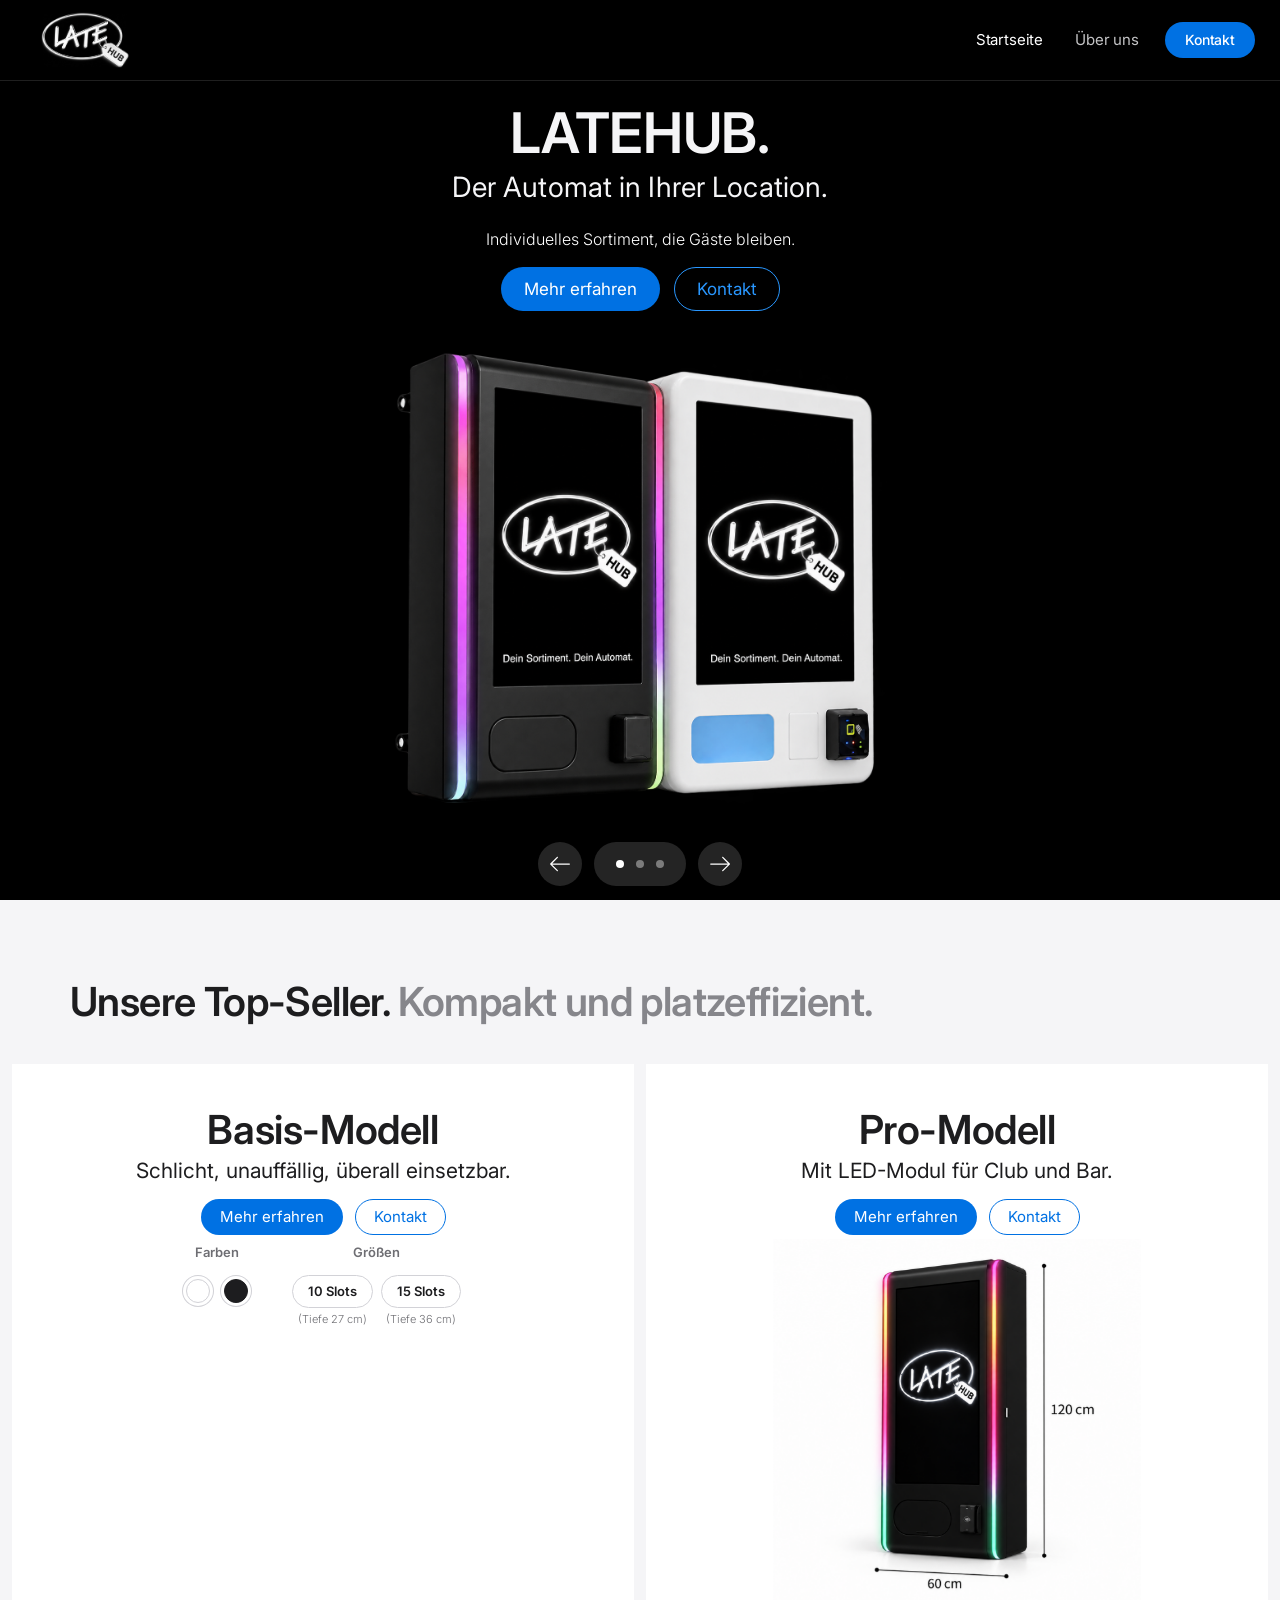
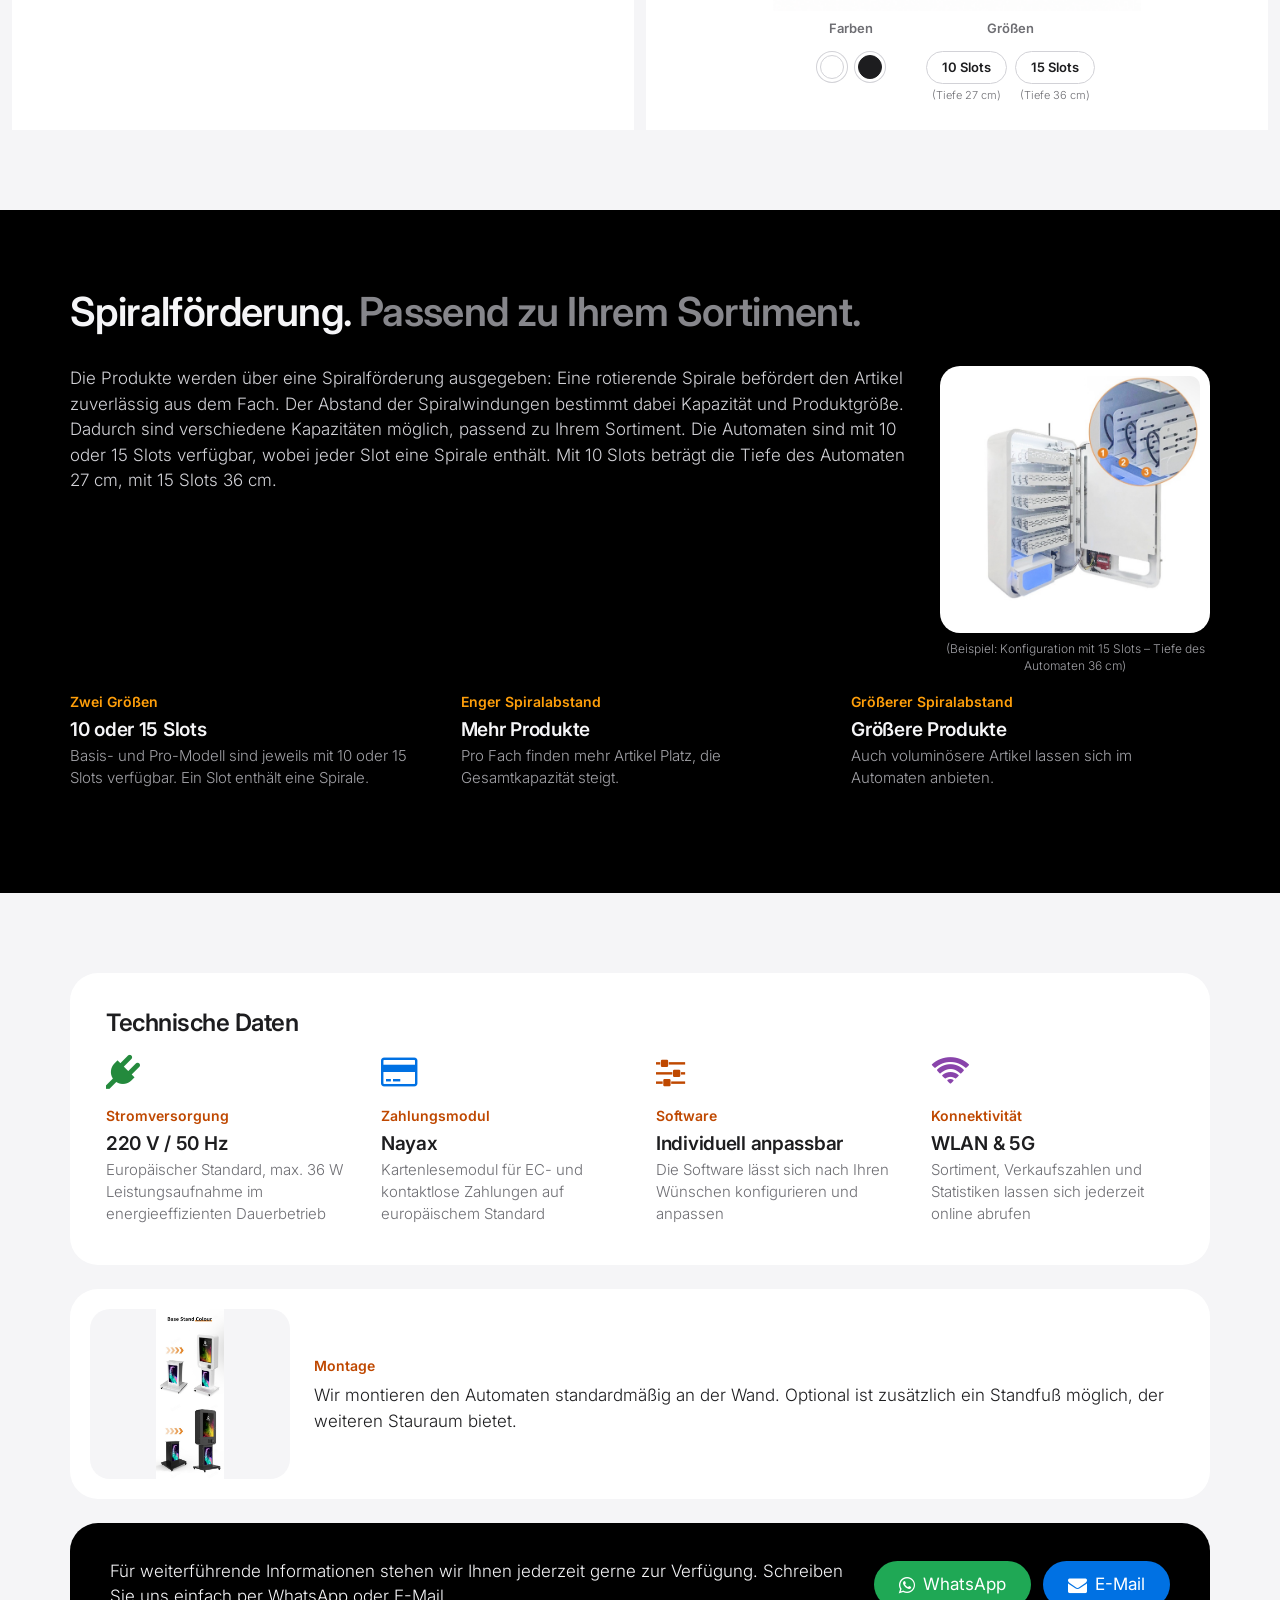
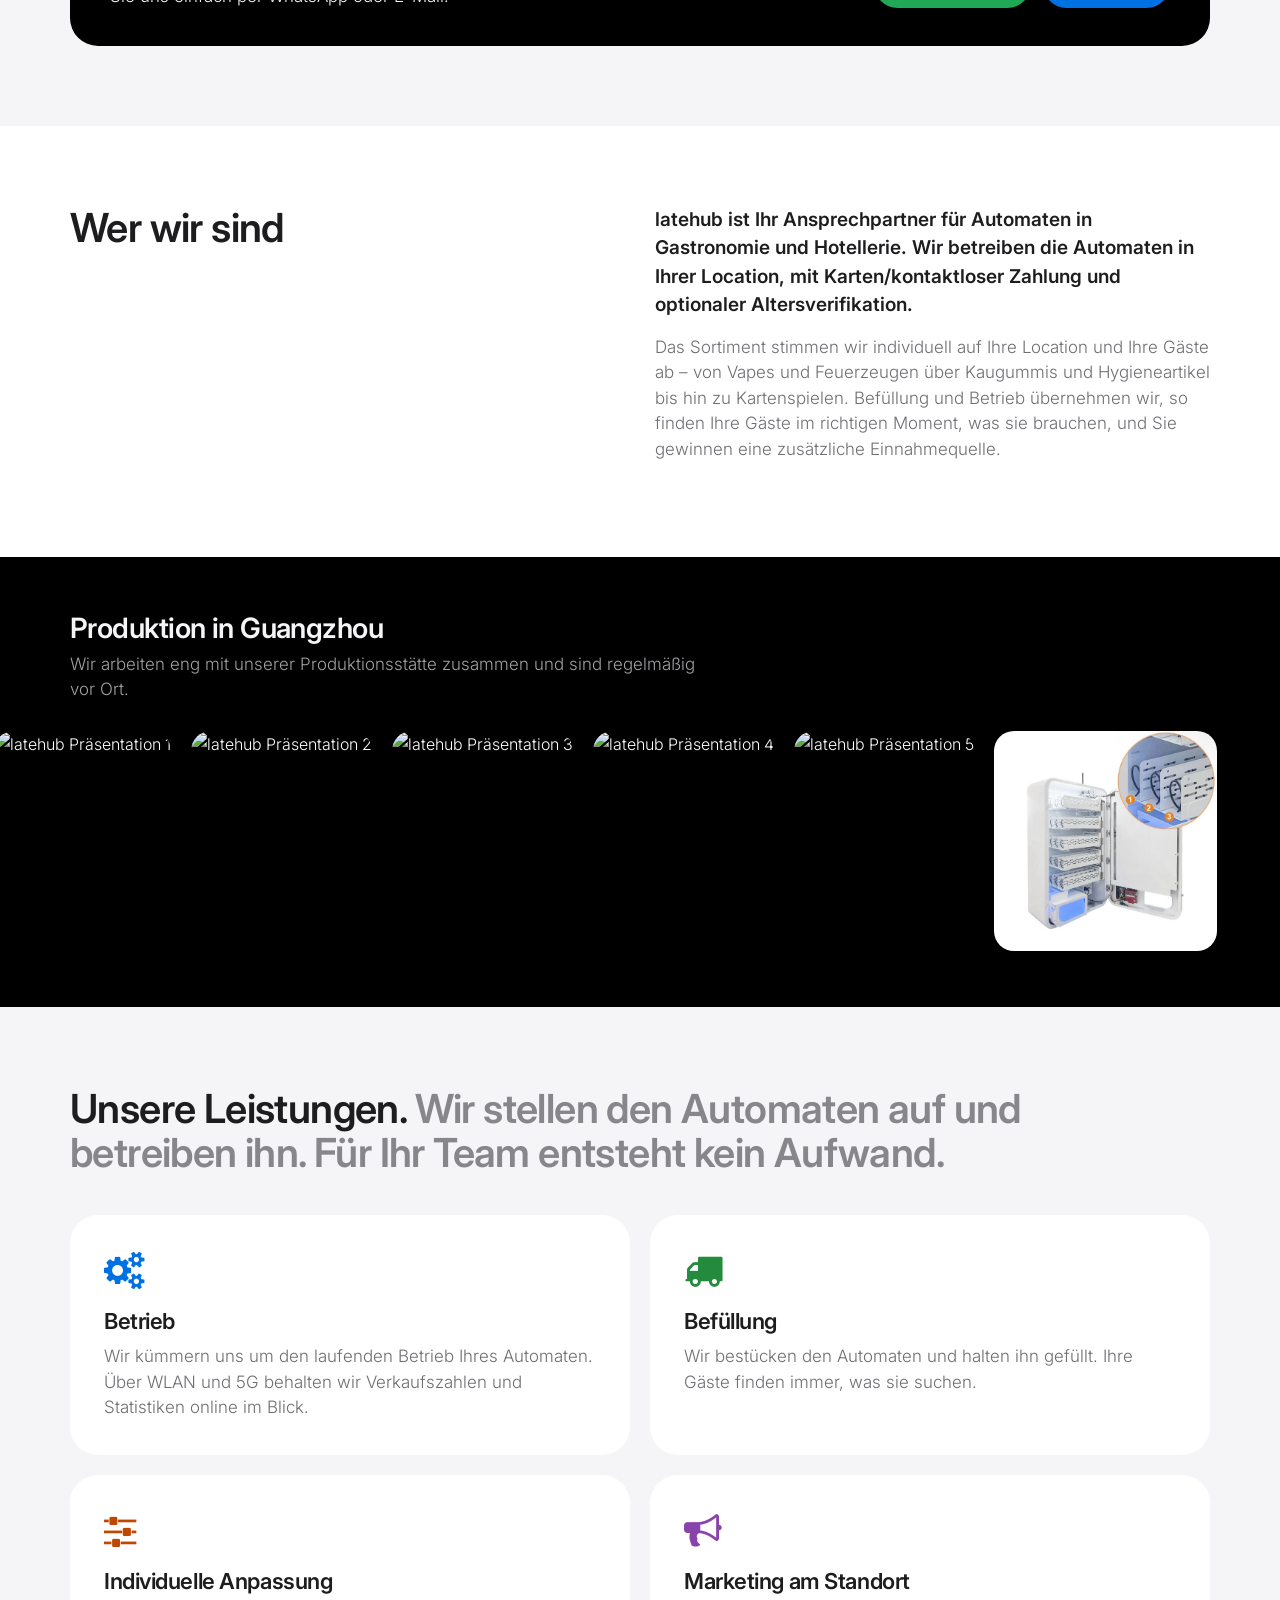
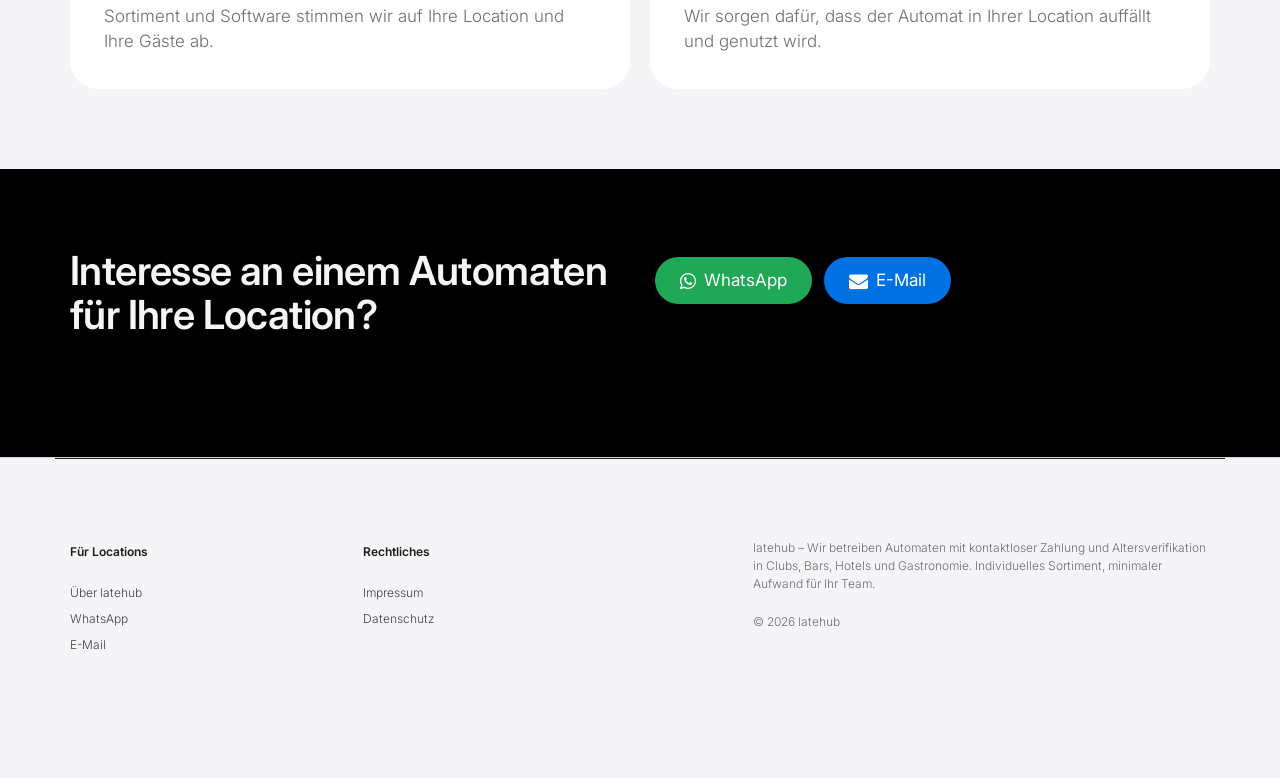
==== index.html @ 63e7b486 "Fix HTML structure for hero-sub paragraph" ====
<!DOCTYPE html>
<html lang="de">

<head>

    <!--meta tags -->
    <meta charset="utf-8">
    <meta http-equiv="X-UA-Compatible" content="IE=edge">
    <meta name="viewport" content="width=device-width, initial-scale=1">
    <meta name="description" content="latehub – Wir betreiben Automaten mit kontaktloser Zahlung und Altersverifikation in Clubs, Bars, Hotels und Gastronomie in Köln.">
    <!--meta tags ends-->

    <title>latehub – Automaten-Betrieb für Clubs, Bars &amp; Hotels</title>

    <!-- Schriften: Verbindung früh aufbauen, alle Schriften in einer Anfrage laden -->
    <link rel="preconnect" href="https://fonts.googleapis.com">
    <link rel="preconnect" href="https://fonts.gstatic.com" crossorigin>
    <link href="https://fonts.googleapis.com/css?family=Open+Sans:400,300,800%7cRoboto+Mono:400,700%7cMerriweather:300%7cAbril+Fatface%7cMontserrat:700,800&display=swap"
          rel="stylesheet">
    <!-- Hauptschrift: Inter (auf Apple-Geräten wird automatisch die Systemschrift SF Pro verwendet) -->
    <link href="https://fonts.googleapis.com/css2?family=Inter:wght@400;500;600;700&display=swap" rel="stylesheet">
    <!-- Links to fonts ends -->

    <!-- Bootstrap stylesheet -->
    <link href="css/bootstrap.min.css" rel="stylesheet">

    <!-- Font Icons -->
    <link rel="stylesheet" href="https://maxcdn.bootstrapcdn.com/font-awesome/4.4.0/css/font-awesome.min.css">

    <!-- Popup Images -->
    <link rel="stylesheet" type="text/css" href="css/magnific-popup.css">

    <!-- css animation -->
    <link rel="stylesheet" type="text/css" href="css/animate.css">

    <!-- custom stylesheets -->
    <link rel="stylesheet" type="text/css" href="css/main.css">

    <!-- Design im Stil von apple.com -->
    <style>
        /* ===== Farben und Schrift (Apple-Stil) ===== */
        :root {
            --font: "SF Pro Display", "SF Pro Text", -apple-system, BlinkMacSystemFont, "Inter", "Helvetica Neue", Arial, sans-serif;
            --black: #000000;
            --bg-light: #f5f5f7;
            --ink: #1d1d1f;
            --grey: #6e6e73;
            --grey-dark-bg: #a1a1a6;
            --line: #d2d2d7;
            --blue: #0071e3;
            --blue-hover: #0077ed;
            --blue-on-dark: #2997ff;
            --orange: #bf4800;
            --orange-on-dark: #ff9f0a;
            --green: #248a3d;
            --purple: #8944ab;
            --whatsapp: #1fa855;
            --whatsapp-hover: #25d366;
            --nav-height: 64px;
        }
        @media (min-width: 768px) {
            :root {
                --nav-height: 80px;
            }
        }
        /* Sprungziele (z. B. "Mehr erfahren") landen nicht unter der festen Leiste */
        html {
            scroll-padding-top: var(--nav-height);
        }
        body, p, li, a, span, button, h1, h2, h3, h4 {
            font-family: var(--font);
            -webkit-font-smoothing: antialiased;
            -moz-osx-font-smoothing: grayscale;
        }
        h1 {
            font-weight: 600;
            font-size: 28px;
            line-height: 1.1;
            letter-spacing: -0.015em;
        }
        /* Zweifarbige Überschrift: erster Teil dunkel, zweiter Teil grau */
        h1 .muted {
            color: #86868b;
        }

        /* ===== Runde Knöpfe (überall einheitlich) =====
           WhatsApp = grün, E-Mail = blau, "Mehr erfahren" = blau gefüllt, "Kontakt" = blauer Umriss */
        .apple-btn {
            display: inline-block;
            font-family: var(--font);
            font-weight: 400;
            font-size: 17px;
            line-height: 1.2;
            text-decoration: none;
            padding: 12px 24px;
            border-radius: 980px;
            border: 1px solid transparent;
            transition: background-color 0.2s, color 0.2s, border-color 0.2s;
        }
        .apple-btn .fa {
            font-size: 19px;
            margin-right: 8px;
            vertical-align: -2px;
        }
        .apple-btn-whatsapp {
            background-color: var(--whatsapp);
            color: #ffffff;
        }
        .apple-btn-whatsapp:hover,
        .apple-btn-whatsapp:focus {
            background-color: var(--whatsapp-hover);
            color: #ffffff;
            text-decoration: none;
        }
        .apple-btn-email {
            background-color: var(--blue);
            color: #ffffff;
        }
        .apple-btn-email:hover,
        .apple-btn-email:focus {
            background-color: var(--blue-hover);
            color: #ffffff;
            text-decoration: none;
        }
        /* Blauer Hauptknopf ("Mehr erfahren") */
        .apple-btn-primary {
            background-color: var(--blue);
            color: #ffffff;
        }
        .apple-btn-primary:hover,
        .apple-btn-primary:focus {
            background-color: var(--blue-hover);
            color: #ffffff;
            text-decoration: none;
        }
        /* Blauer Umrissknopf ("Kontakt") */
        .apple-btn-outline-blue {
            border-color: var(--blue-on-dark);
            color: var(--blue-on-dark);
            background-color: transparent;
        }
        .apple-btn-outline-blue:hover,
        .apple-btn-outline-blue:focus {
            background-color: rgba(41, 151, 255, 0.14);
            border-color: var(--blue-on-dark);
            color: var(--blue-on-dark);
            text-decoration: none;
        }
        .apple-btn-outline {
            border-color: #86868b;
            color: #f5f5f7;
        }
        .apple-btn-outline:hover,
        .apple-btn-outline:focus {
            background-color: rgba(255, 255, 255, 0.12);
            border-color: #f5f5f7;
            color: #ffffff;
            text-decoration: none;
        }
        /* Zwei Knöpfe nebeneinander (Hinweiskarte, Anfrage-Abschnitt) */
        .contact-btns {
            display: flex;
            flex-wrap: wrap;
            gap: 12px;
        }

        /* ===== Navigationsleiste (Apple-Stil) =====
           Immer schwarz, auch beim Scrollen. Das Logo hat einen schwarzen Hintergrund
           und verschmilzt dadurch nahtlos mit der Leiste. */
        #header .navbar-default {
            background-color: #000000 !important;
            -webkit-backdrop-filter: none;
            backdrop-filter: none;
            border: none;
            border-bottom: 1px solid rgba(255, 255, 255, 0.12);
            box-shadow: none;
            margin-bottom: 0;
            min-height: 0;
        }
        #header .navbar-default .navbar-collapse {
            background-color: transparent !important;
            border: none;
            box-shadow: none;
        }

        /* Logo (Handy: Leiste 64 px hoch, Logo 44 px) */
        #header .navbar-default .navbar-brand {
            height: auto;
            padding: 10px 15px;
            display: block;
        }
        #header .navbar-default .navbar-brand img {
            display: block;
            height: 44px;
            max-height: none;
            width: auto;
        }

        /* Menü-Knopf (Handy) */
        #header .navbar-default .navbar-toggle {
            margin: 15px 15px 15px 0;
            border-color: rgba(255, 255, 255, 0.25);
        }
        #header .navbar-default .navbar-toggle:hover,
        #header .navbar-default .navbar-toggle:focus {
            background-color: rgba(255, 255, 255, 0.1);
        }
        #header .navbar-default .navbar-toggle .icon-bar {
            background-color: #f5f5f7;
        }

        /* Menüpunkte: hellgrau, beim Darüberfahren und aktiv weiß, keine Großbuchstaben */
        #header .navbar-default .navbar-nav > li > a {
            font-family: var(--font);
            font-weight: 400;
            font-size: 15px;
            line-height: 20px;
            letter-spacing: -0.01em;
            text-transform: none !important;
            color: rgba(245, 245, 247, 0.8) !important;
            background-color: transparent !important;
            padding: 14px 15px;
            border-top: 1px solid rgba(255, 255, 255, 0.08);
            transition: color 0.2s;
        }
        #header .navbar-default .navbar-nav > li > a:hover,
        #header .navbar-default .navbar-nav > li > a:focus,
        #header .navbar-default .navbar-nav > li.active > a,
        #header .navbar-default .navbar-nav > li.active > a:hover,
        #header .navbar-default .navbar-nav > li.active > a:focus {
            color: #ffffff !important;
            background-color: transparent !important;
        }
        #header .navbar-default .navbar-nav > li > a:focus-visible {
            outline: 2px solid var(--blue-on-dark);
            outline-offset: -2px;
        }

        /* Kontakt-Knopf (blau, ganz rechts) */
        #header .navbar-default .navbar-nav > li.nav-contact > a {
            color: #ffffff !important;
            font-weight: 500;
            font-size: 14px;
            text-align: center;
            border-top: none;
            border-radius: 980px;
            margin: 12px 15px 16px;
            padding: 10px 20px;
            background-color: var(--blue) !important;
            transition: background-color 0.2s;
        }
        #header .navbar-default .navbar-nav > li.nav-contact > a:hover,
        #header .navbar-default .navbar-nav > li.nav-contact > a:focus {
            background-color: var(--blue-hover) !important;
            color: #ffffff !important;
        }

        /* Handy: aufgeklapptes Menü auf schwarzem Grund */
        @media (max-width: 767px) {
            #header .navbar-default .navbar-collapse {
                background-color: #000000 !important;
            }
        }

        /* Tablet, Laptop und Desktop: Leiste 80 px hoch, Logo 56 px, Menü rechts am Rand */
        @media (min-width: 768px) {
            #header .navbar-default > .container {
                width: 100%;
                max-width: none;
                padding-left: 40px;
                padding-right: 40px;
            }
            #header .navbar-default .navbar-brand {
                padding: 12px 15px;
            }
            #header .navbar-default .navbar-brand img {
                height: 56px;
            }
            #header .navbar-default .navbar-collapse {
                padding-right: 0;
            }
            #header .navbar-default .navbar-nav > li > a {
                padding: 30px 16px;
                border-top: none;
            }
            #header .navbar-default .navbar-nav > li.nav-contact > a {
                margin: 22px 0 22px 10px;
                padding: 8px 20px;
            }
        }

        /* ===== Startbereich (eigener Slider, unabhängig von Bootstrap) =====
           Jede Folie hat eine feste Höhe: Text direkt unter der Leiste, Bild füllt den Rest und wird nie abgeschnitten.
           Der schwarze Bereich füllt den ganzen Bildschirm (Leiste + Startbereich = 100 % der Fensterhöhe). */
        :root {
            --hero-h: calc(100vh - var(--nav-height));
        }
        @supports (height: 100svh) {
            :root {
                --hero-h: calc(100svh - var(--nav-height));
            }
        }
        #hero {
            position: relative;
            background: #000000;
            padding: var(--nav-height) 0 0;
            margin: 0;
        }
        #hero .hero-stage {
            position: relative;
            width: 100%;
            height: var(--hero-h);
            min-height: 520px;
            max-height: 1100px;
            overflow: hidden;
            background: #000000;
        }

        /* Eine Folie: füllt die Bühne komplett, Inhalt von oben nach unten */
        #hero .hero-slide {
            position: absolute;
            top: 0;
            right: 0;
            bottom: 0;
            left: 0;
            display: flex;
            flex-direction: column;
            align-items: center;
            padding: 24px 20px 70px;
            text-align: center;
            opacity: 0;
            visibility: hidden;
            transition: opacity 1.2s ease, visibility 0s linear 1.2s;
        }
        #hero .hero-slide.is-active {
            opacity: 1;
            visibility: visible;
            z-index: 2;
            transition: opacity 1.2s ease, visibility 0s;
        }
        #hero .hero-text {
            flex: 0 0 auto;
            width: 100%;
        }
        #hero h1 {
            color: #f5f5f7;
            font-weight: 600;
            font-size: 34px;
            line-height: 1.08;
            letter-spacing: -0.01em;
            text-transform: none;
            text-shadow: none;
            margin: 0 auto 6px;
            padding: 0;
            max-width: 980px;
        }
        /* Untertitel (wie "Pro further." bei Apple): weiß, größer als normaler Text */
        #hero .hero-sub {
            font-family: var(--font);
            font-size: 19px;
            font-weight: 400;
            line-height: 1.16;
            letter-spacing: 0.004em;
            color: #f5f5f7;
            max-width: 760px;
            margin: 0 auto 18px;
            padding: 0;
        }
        #hero .hero-buttons {
            display: flex;
            flex-wrap: wrap;
            justify-content: center;
            gap: 14px;
            margin: 0;
            padding: 0;
        }
        #hero .hero-buttons .apple-btn {
            font-size: 15px;
            line-height: 1.2;
            padding: 9px 18px;
            margin: 0;
        }

        /* Bildbereich: nimmt allen übrigen Platz ein, das Bild passt sich darin an */
        #hero .hero-media {
            position: relative;
            flex: 1 1 0;
            min-height: 0;
            width: 100%;
            margin-top: 18px;
        }
        #hero .hero-img {
            position: absolute;
            top: 0;
            bottom: 0;
            left: 0;
            right: 0;
            display: block;
            width: 100%;
            max-width: 1100px;
            height: 100%;
            margin: 0 auto;
            border: none;
            object-fit: contain;
            object-position: center top;
        }

        /* Steuerung: Pfeil, Punkte, Pfeil – unten mittig */
        #hero .hero-controls {
            position: absolute;
            left: 0;
            right: 0;
            bottom: 14px;
            display: flex;
            justify-content: center;
            align-items: center;
            gap: 12px;
            z-index: 5;
            pointer-events: none;
        }
        #hero .hero-controls > * {
            pointer-events: auto;
        }
        #hero .hero-ctrl {
            width: 44px;
            height: 44px;
            padding: 0;
            border: 0;
            border-radius: 50%;
            background: rgba(255, 255, 255, 0.14);
            display: flex;
            align-items: center;
            justify-content: center;
            cursor: pointer;
            transition: background-color 0.3s;
        }
        #hero .hero-ctrl:hover,
        #hero .hero-ctrl:focus {
            background: rgba(255, 255, 255, 0.24);
            outline: none;
        }
        #hero .hero-ctrl img {
            display: block;
            width: 20px;
            height: auto;
        }
        #hero .hero-dots {
            display: flex;
            align-items: center;
            justify-content: center;
            gap: 12px;
            height: 44px;
            padding: 0 22px;
            border-radius: 22px;
            background: rgba(255, 255, 255, 0.14);
            -webkit-backdrop-filter: blur(10px);
            backdrop-filter: blur(10px);
        }
        #hero .hero-dot {
            width: 8px;
            height: 8px;
            padding: 0;
            border: 0;
            border-radius: 50%;
            background: rgba(255, 255, 255, 0.4);
            cursor: pointer;
        }
        #hero .hero-dot.is-active {
            background: #ffffff;
        }

        /* Tablet: Überschrift 48 px, Untertitel 24 px */
        @media (min-width: 768px) {
            #hero .hero-slide {
                padding: 24px 40px 70px;
            }
            #hero h1 {
                font-size: 48px;
                margin-bottom: 8px;
            }
            #hero .hero-sub {
                font-size: 24px;
                margin-bottom: 20px;
            }
            #hero .hero-buttons .apple-btn {
                font-size: 17px;
                padding: 11px 22px;
            }
        }
        /* Laptop und Desktop (wie Apple): Überschrift 56 px, Untertitel 28 px */
        @media (min-width: 1068px) {
            #hero h1 {
                font-size: 56px;
                line-height: 1.07;
                letter-spacing: -0.005em;
            }
            #hero .hero-sub {
                font-size: 28px;
                line-height: 1.14;
                margin-bottom: 22px;
            }
        }

        /* ===== Abschnitt "Unsere Automaten" (hellgrau) ===== */
        #facts {
            background: var(--bg-light) !important;
            color: var(--ink);
        }
        #facts h1 {
            color: var(--ink);
            margin: 0 0 40px;
            max-width: 980px;
        }

        /* ----- Modell-Kacheln nach dem Vorbild der Apple-Kacheln (MacBook Air) -----
           Zwei weiße Kacheln nebeneinander mit schmalem Abstand, fast randlos.
           Von oben nach unten: Modellname, kurzer Text, zwei Knöpfe, Bild, Farben und Größen.
           Abstände einstellen:
           --visual-h = Höhe des Bildes (größer = größeres Bild)
           --crop     = wie viel leerer Rand oben und unten vom Bild abgeschnitten wird
                        (größer = Bild rückt näher an Knöpfe und Auswahl, zu groß schneidet das Produkt an) */
        .models-wrap {
            padding: 0 12px;
        }
        .models-grid {
            display: grid;
            grid-template-columns: 1fr;
            gap: 12px;
        }
        .model-tile {
            --tile-ink: #1d1d1f;
            --tile-sub: #6e6e73;
            --tile-line: #d2d2d7;
            --visual-h: 320px;
            --crop: 30px;
            display: flex;
            flex-direction: column;
            align-items: center;
            text-align: center;
            padding: 40px 20px 0;
            overflow: hidden;
            background-color: #ffffff;
            color: var(--tile-ink);
        }
        .facts .model-tile .model-name {
            font-family: var(--font);
            font-weight: 600;
            font-size: 32px;
            line-height: 1.1;
            letter-spacing: -0.01em;
            color: var(--tile-ink);
            margin: 0 0 6px;
        }
        .model-tile .model-sub {
            font-family: var(--font);
            font-size: 19px;
            font-weight: 400;
            line-height: 1.19;
            color: var(--tile-ink);
            margin: 0 0 16px;
        }
        .tile-btns {
            display: flex;
            flex-wrap: wrap;
            justify-content: center;
            gap: 12px;
        }
        .tile-btns .apple-btn {
            font-size: 15px;
            line-height: 1.2;
            padding: 8px 18px;
            margin: 0;
        }
        /* Weiße Kachel: Umrissknopf in dunklerem Blau (wie bei Apple) */
        .model-tile .apple-btn-outline-blue {
            border-color: var(--blue);
            color: var(--blue);
        }
        .model-tile .apple-btn-outline-blue:hover,
        .model-tile .apple-btn-outline-blue:focus {
            background-color: rgba(0, 113, 227, 0.08);
            border-color: var(--blue);
            color: var(--blue);
        }

        /* Bild: Der leere Rand oben und unten wird abgeschnitten (--crop),
           dadurch rückt das Produkt näher an Knöpfe und Auswahl. */
        .model-visual {
            position: relative;
            flex: 0 0 auto;
            width: 100%;
            height: calc(var(--visual-h) - 2 * var(--crop));
            margin-top: 4px;
            overflow: hidden;
        }
        .model-img {
            position: absolute;
            top: calc(-1 * var(--crop));
            left: 0;
            right: 0;
            bottom: auto;
            display: block;
            width: 100%;
            height: var(--visual-h);
            margin: 0 auto;
            object-fit: contain;
            object-position: center center;
            mix-blend-mode: multiply;
        }

        /* Farben und Größen direkt unter dem Bild */
        .model-options {
            display: flex;
            flex-wrap: wrap;
            justify-content: center;
            gap: 16px 44px;
            width: 100%;
            padding: 4px 8px 28px;
        }
        .option-group {
            min-width: 0;
            text-align: center;
        }
        .color-label {
            display: block;
            font-family: var(--font);
            font-weight: 600;
            font-size: 13px;
            color: var(--tile-sub);
            margin-bottom: 10px;
        }
        .color-swatches {
            display: flex;
            align-items: center;
            justify-content: center;
            gap: 14px;
            min-height: 32px;
        }
        .swatch {
            display: inline-block;
            width: 24px;
            height: 24px;
            border-radius: 50%;
            border: 1px solid var(--tile-line);
            box-shadow: 0 0 0 3px #ffffff, 0 0 0 4px var(--tile-line);
        }
        .swatch-white {
            background-color: #ffffff;
        }
        .swatch-black {
            background-color: #1d1d1f;
            border-color: #1d1d1f;
        }
        .size-chips {
            display: flex;
            align-items: flex-start;
            justify-content: center;
            gap: 8px;
            min-height: 32px;
        }
        .size-item {
            display: flex;
            flex-direction: column;
            align-items: center;
        }
        .size-chip {
            display: inline-block;
            font-family: var(--font);
            font-weight: 600;
            font-size: 13px;
            line-height: 1;
            color: var(--tile-ink);
            border: 1px solid var(--tile-line);
            border-radius: 980px;
            padding: 9px 15px;
            white-space: nowrap;
        }
        .size-depth {
            display: block;
            font-family: var(--font);
            font-size: 11px;
            line-height: 1.2;
            color: var(--tile-sub);
            margin-top: 5px;
            white-space: nowrap;
        }

        /* ===== Abschnitt "Spiralförderung" (schwarz) ===== */
        #spiral {
            background: #000000 !important;
            color: #f5f5f7;
        }
        #spiral h1 {
            color: #f5f5f7;
            margin: 0 0 32px;
            max-width: 980px;
        }
        #spiral .info-lead {
            font-family: var(--font);
            font-size: 17px;
            line-height: 1.5;
            color: #d2d2d7;
            margin: 0 0 24px;
            max-width: 860px;
        }
        #spiral .spec .info-label {
            color: var(--orange-on-dark);
        }
        #spiral .spec .spec-value {
            color: #f5f5f7;
        }
        #spiral .spec .spec-note {
            color: var(--grey-dark-bg);
        }
        #spiral .spiral-caption {
            color: var(--grey-dark-bg);
        }
        /* Schema auf weißer Karte, damit es auf Schwarz gut lesbar bleibt */
        #spiral .spiral-figure img {
            background: #ffffff;
            border-radius: 20px;
            padding: 10px;
        }

        /* Spiralförderung: Text links, Schema rechts daneben.
           Bildbreite anpassen über flex: 0 0 270px */
        .spiral-row {
            display: flex;
            flex-wrap: nowrap;
            align-items: flex-start;
            gap: 32px;
            margin-bottom: 0;
        }
        .spiral-row .info-lead {
            flex: 1 1 0;
            min-width: 0;
        }
        .spiral-figure {
            flex: 0 0 270px;
            margin: 0 0 14px;
            text-align: center;
        }
        .spiral-figure img {
            display: block;
            width: 100%;
            height: auto;
            margin: 0 auto;
        }
        .spiral-caption {
            font-family: var(--font);
            font-size: 12px;
            line-height: 1.4;
            color: var(--grey);
            margin: 8px 0 0;
        }

        /* ===== Abschnitt "Technische Daten" + Montage (hellgrau) ===== */
        #tech {
            background: var(--bg-light) !important;
            color: var(--ink);
        }
        .facts-info {
            background-color: #ffffff;
            border-radius: 28px;
            padding: 36px 36px 16px;
            margin-bottom: 24px;
        }
        .info-title {
            font-family: var(--font);
            font-weight: 600;
            font-size: 24px;
            line-height: 1.15;
            letter-spacing: -0.02em;
            color: var(--ink);
            margin: 0 0 18px;
        }
        .spec-grid {
            display: grid;
            grid-template-columns: 1fr;
            gap: 0 32px;
        }
        .spec {
            padding: 0 0 24px;
        }
        /* Kleine orange Beschriftung wie das "Neu" bei Apple */
        .spec .info-label,
        .mount-text .info-label {
            display: block;
            font-family: var(--font);
            font-weight: 600;
            font-size: 14px;
            color: var(--orange);
            margin-bottom: 4px;
        }
        .spec .spec-value {
            display: block;
            font-family: var(--font);
            font-weight: 600;
            font-size: 19px;
            line-height: 1.2;
            letter-spacing: -0.015em;
            color: var(--ink);
        }
        .spec .spec-note {
            display: block;
            font-family: var(--font);
            font-size: 15px;
            line-height: 1.45;
            color: var(--grey);
            margin-top: 4px;
        }

        /* Farbige Symbole bei den Technischen Daten (ohne Kreis, wie bei Apple) */
        .spec .spec-icon {
            display: block;
            margin-bottom: 14px;
            font-size: 34px;
            line-height: 1;
            color: var(--blue);
        }
        .spec .spec-icon .fa {
            display: block;
            line-height: 1;
        }
        .spec-grid .spec:nth-child(1) .spec-icon { color: var(--green); }
        .spec-grid .spec:nth-child(2) .spec-icon { color: var(--blue); }
        .spec-grid .spec:nth-child(3) .spec-icon { color: var(--orange); }
        .spec-grid .spec:nth-child(4) .spec-icon { color: var(--purple); }

        /* Montage */
        .mount {
            display: flex;
            flex-wrap: nowrap;
            align-items: center;
            gap: 24px;
            background-color: #ffffff;
            border-radius: 28px;
            padding: 20px 36px 20px 20px;
            margin-bottom: 24px;
        }
        .mount-photo {
            flex: 0 0 200px;
            height: 170px;
            background-color: var(--bg-light);
            border-radius: 20px;
            display: flex;
            align-items: center;
            justify-content: center;
            overflow: hidden;
        }
        .mount-photo img {
            display: block;
            max-width: 100%;
            max-height: 100%;
            object-fit: contain;
        }
        .mount-text {
            flex: 1 1 0;
            min-width: 0;
        }
        .mount-text p {
            font-family: var(--font);
            font-size: 17px;
            line-height: 1.5;
            color: var(--ink);
            margin: 0;
        }

        /* Hinweisfeld am Ende des Abschnitts: schwarze Karte mit WhatsApp- und E-Mail-Knopf */
        .contact-note {
            background-color: #000000;
            border-radius: 28px;
            padding: 36px 40px;
            display: flex;
            flex-wrap: wrap;
            align-items: center;
            justify-content: space-between;
            gap: 20px;
        }
        .contact-note p {
            flex: 1 1 380px;
            font-family: var(--font);
            font-size: 17px;
            line-height: 1.5;
            color: #f5f5f7;
            margin: 0;
        }
        .contact-note .contact-btns {
            flex: 0 0 auto;
        }

        @media (min-width: 768px) {
            .spec-grid {
                grid-template-columns: repeat(2, 1fr);
            }
            .facts .model-tile .model-name {
                font-size: 40px;
            }
            .model-tile .model-sub {
                font-size: 21px;
            }
            .model-tile {
                --visual-h: 400px;
                --crop: 38px;
            }
        }
        @media (min-width: 992px) {
            .models-grid {
                grid-template-columns: repeat(2, 1fr);
            }
            .model-tile {
                --visual-h: 460px;
                --crop: 44px;
                padding-top: 44px;
            }
            .spec-grid {
                grid-template-columns: repeat(4, 1fr);
            }
            .spec-grid.spec-grid-3 {
                grid-template-columns: repeat(3, 1fr);
            }
        }
        /* Handy: Schema rutscht unter den Text und nutzt die volle Breite */
        @media (max-width: 767px) {
            .spiral-row {
                flex-direction: column;
                gap: 0;
            }
            .spiral-figure {
                flex: 0 0 auto;
                width: 100%;
                max-width: 360px;
                margin: 0 auto 20px;
            }
            .facts-info {
                padding: 28px 22px 14px;
                border-radius: 24px;
            }
            .model-tile {
                --visual-h: 300px;
                --crop: 28px;
            }
        }
        @media (max-width: 480px) {
            .mount {
                flex-wrap: wrap;
                padding: 16px;
            }
            .mount-photo {
                flex: 0 0 100%;
            }
        }

        /* ===== Wer wir sind (weiß) ===== */
        #who-are-we {
            background: #ffffff !important;
            color: var(--ink);
        }
        #who-are-we h1 {
            color: var(--ink);
        }
        #who-are-we p {
            font-family: var(--font);
            font-size: 17px;
            line-height: 1.5;
            color: var(--grey);
        }
        #who-are-we p:first-child {
            font-size: 19px;
            font-weight: 600;
            color: var(--ink);
        }

        /* ===== Bilderband (schwarz) ===== */
        .image-strip {
            background-color: #000000;
            padding: 56px 0;
            overflow: hidden;
        }
        .strip-head {
            padding-bottom: 28px;
        }
        .strip-head .strip-title {
            font-family: var(--font);
            font-weight: 600;
            font-size: 24px;
            line-height: 1.1;
            letter-spacing: -0.02em;
            color: #f5f5f7;
            margin: 0 0 8px;
        }
        .strip-head .strip-sub {
            font-family: var(--font);
            font-size: 17px;
            line-height: 1.5;
            color: var(--grey-dark-bg);
            max-width: 640px;
            margin: 0;
        }
        .image-strip-viewport {
            overflow: hidden;
            cursor: grab;
            touch-action: pan-y;
            -webkit-user-select: none;
            user-select: none;
        }
        .image-strip-viewport.is-dragging {
            cursor: grabbing;
        }
        .image-strip-track {
            display: flex;
            width: max-content;
            will-change: transform;
        }
        .image-strip-track img {
            display: block;
            height: 220px;
            width: auto;
            min-width: 120px;
            margin-right: 20px;
            flex-shrink: 0;
            border-radius: 20px;
            -webkit-user-drag: none;
            pointer-events: none;
        }
        @media (max-width: 767px) {
            .image-strip {
                padding: 36px 0;
            }
            .strip-head .strip-title {
                font-size: 22px;
            }
            .image-strip-track img {
                height: 150px;
                margin-right: 12px;
                border-radius: 16px;
            }
        }

        /* ===== Unsere Leistungen (hellgrau, weiße Karten) ===== */
        #services {
            background: var(--bg-light) !important;
            color: var(--ink);
        }
        #services h1 {
            color: var(--ink);
            margin: 0 0 40px;
            max-width: 980px;
        }
        .leistungen-grid {
            display: grid;
            grid-template-columns: 1fr;
            gap: 20px;
        }
        .leistung {
            background-color: #ffffff;
            border-radius: 28px;
            padding: 36px 34px 34px;
        }
        .leistung-icon {
            display: block;
            margin-bottom: 20px;
            font-size: 38px;
            line-height: 1;
            color: var(--blue);
        }
        .leistung-icon .fa {
            display: block;
            line-height: 1;
        }
        .leistungen-grid .leistung:nth-child(1) .leistung-icon { color: var(--blue); }
        .leistungen-grid .leistung:nth-child(2) .leistung-icon { color: var(--green); }
        .leistungen-grid .leistung:nth-child(3) .leistung-icon { color: var(--orange); }
        .leistungen-grid .leistung:nth-child(4) .leistung-icon { color: var(--purple); }
        .leistung h2 {
            font-family: var(--font);
            font-weight: 600;
            font-size: 22px;
            line-height: 1.15;
            letter-spacing: -0.02em;
            color: var(--ink);
            margin: 0 0 10px;
        }
        .leistung p {
            font-family: var(--font);
            font-size: 17px;
            line-height: 1.5;
            color: var(--grey);
            margin: 0;
        }
        @media (min-width: 768px) {
            .leistungen-grid {
                grid-template-columns: repeat(2, 1fr);
            }
        }

        /* ===== Kontakt-Abschnitt (schwarz) mit WhatsApp- und E-Mail-Knopf ===== */
        #cta {
            background: #000000 !important;
        }
        #cta h1 {
            color: #f5f5f7;
        }
        #cta .contact-btns {
            margin-top: 8px;
        }

        /* ===== Footer (hellgrau, klein) ===== */
        #footer {
            background: var(--bg-light) !important;
            color: var(--grey);
            border-top: 1px solid var(--line);
        }
        #footer h4 {
            font-family: var(--font);
            font-weight: 600;
            font-size: 12px;
            text-transform: none;
            letter-spacing: 0;
            color: var(--ink) !important;
        }
        #footer a {
            font-family: var(--font);
            font-size: 12px;
            color: #424245 !important;
        }
        #footer a:hover {
            color: #000000 !important;
            text-decoration: underline;
        }
        #footer .footer-text p,
        #footer .footer-text span {
            font-family: var(--font);
            font-size: 12px;
            line-height: 1.5;
            color: var(--grey) !important;
        }

        /* ===== Größere Bildschirme: Überschriften der übrigen Abschnitte (bewusst moderat, wie bei Apple) ===== */
        @media (min-width: 768px) {
            h1 {
                font-size: 34px;
            }
        }
        @media (min-width: 992px) {
            h1 {
                font-size: 40px;
            }
            .strip-head .strip-title {
                font-size: 28px;
            }
        }

        /* Menü-Knopf (Handy): Striche einfarbig, in allen Zuständen */
        #header .navbar-default .navbar-toggle .icon-bar,
        #header .navbar-default .navbar-toggle:hover .icon-bar,
        #header .navbar-default .navbar-toggle:focus .icon-bar,
        #header .navbar-default .navbar-toggle:active .icon-bar,
        #header .navbar-default .navbar-toggle.collapsed .icon-bar,
        #header .navbar-default .navbar-toggle:not(.collapsed) .icon-bar {
            background-color: #f5f5f7 !important;
            background-image: none !important;
        }
        #header .navbar-default .navbar-toggle,
        #header .navbar-default .navbar-toggle:active,
        #header .navbar-default .navbar-toggle:not(.collapsed) {
            background-color: transparent !important;
            border-color: rgba(255, 255, 255, 0.25) !important;
            -webkit-tap-highlight-color: transparent;
        }
        #header .navbar-default .navbar-toggle:hover,
        #header .navbar-default .navbar-toggle:focus {
            background-color: rgba(255, 255, 255, 0.1) !important;
        }
    </style>

</head>

<body>

<!-- Start: Preloader section -->
<div id="loader-wrapper">
    <div id="loader"></div>
</div>
<!-- End: Preloader section -->

<!-- DOCUMENT WRAPPER STARTS -->
    <main>

        <!-- MAIN HEADER STARTS-->
            <header id="header">

            <!-- TOP NAVIGATION -->
            <!-- Der Kontakt-Knopf führt auf die eigene Seite kontakt.html (E-Mail, Standort, WhatsApp) -->
            <nav class="top-navigation-bar navbar navbar-default navbar-fixed-top">
                <div class="container">
                <div class="row">
                <div class="col-md-12">
                    <!-- Brand and toggle get grouped for better mobile display -->
                    <div class="navbar-header">
                        <button type="button" class="navbar-toggle collapsed" 
                                data-toggle="collapse" data-target="#top-navigation-bar" 
                                aria-expanded="false">
                            <span class="sr-only">Navigation umschalten</span>
                            <span class="icon-bar"></span>
                            <span class="icon-bar"></span>
                            <span class="icon-bar"></span>
                        </button>
                        <a class="navbar-brand" href="index.html"><img src="images/banner-carousel/logoicon.png" alt="latehub" decoding="async"></a>
                    </div>

                    <!-- Collect the nav links, forms, and other content for toggling -->
                    <div class="collapse navbar-collapse" id="top-navigation-bar">
                        <ul class="nav navbar-nav navbar-right">
                            <li class="active"><a href="index.html">Startseite</a></li>
                            <li><a href="about.html">Über uns</a></li>
                            <li class="nav-contact"><a href="kontakt.html">Kontakt</a></li>
                        </ul>
                    </div>
                    <!-- /.navbar-collapse -->
                    </div>
                    </div>
                </div>
                <!-- /.container-->
            </nav>
            <!-- TOP NAVIGATION ENDS -->

        </header>
        
        <!-- main header ends-->

        <!-- ================= STARTBEREICH (eigener Slider) ================= -->
        <!-- Drei Folien: Überschrift, Untertitel, zwei Knöpfe, Bild. Wechsel automatisch alle 9 Sekunden (im Script unten: INTERVAL). -->
        <div id="hero">
            <div class="hero-stage">

                <!-- Folie 1 -->
                <div class="hero-slide is-active">
                    <div class="hero-text">
                        <h1>LATEHUB.</h1>
                        <p class="hero-sub">Der Automat in Ihrer Location.
                        <p >Individuelles Sortiment, die Gäste bleiben.</p>
                        <div class="hero-buttons">
                            <a href="#facts" class="apple-btn apple-btn-primary">Mehr erfahren</a>
                            <a href="kontakt.html" class="apple-btn apple-btn-outline-blue">Kontakt</a>
                        </div>
                    </div>
                    <div class="hero-media">
                        <img src="images/banner-carousel/carouselpic1.png" class="hero-img" alt="latehub Automat" decoding="async">
                    </div>
                </div>

                <!-- Folie 2 -->
                <div class="hero-slide" aria-hidden="true">
                    <div class="hero-text">
                        <h1>Bargeldlos bezahlen.</h1>
                        <p class="hero-sub">Kontaktlos, schnell und sicher.</p>
                        <div class="hero-buttons">
                            <a href="#facts" class="apple-btn apple-btn-primary">Mehr erfahren</a>
                            <a href="kontakt.html" class="apple-btn apple-btn-outline-blue">Kontakt</a>
                        </div>
                    </div>
                    <div class="hero-media">
                        <img src="images/banner-carousel/carouselpic2.png" class="hero-img" alt="Kontaktlose Zahlung am Automaten" decoding="async">
                    </div>
                </div>

                <!-- Folie 3 -->
                <div class="hero-slide" aria-hidden="true">
                    <div class="hero-text">
                        <h1>Produkte ab 18?</h1>
                        <p class="hero-sub">Alter wird sicher geprüft, ganz ohne Personal.</p>
                        <div class="hero-buttons">
                            <a href="#facts" class="apple-btn apple-btn-primary">Mehr erfahren</a>
                            <a href="kontakt.html" class="apple-btn apple-btn-outline-blue">Kontakt</a>
                        </div>
                    </div>
                    <div class="hero-media">
                        <img src="images/banner-carousel/carouselpic3.png" class="hero-img" alt="Altersverifikation am Automaten" decoding="async">
                    </div>
                </div>

                <!-- Steuerung -->
                <div class="hero-controls">
                    <button type="button" class="hero-ctrl hero-prev" aria-label="Zurück"><img src="images/banner-carousel/arrow-left.svg" alt=""></button>
                    <div class="hero-dots">
                        <button type="button" class="hero-dot is-active" aria-label="Folie 1"></button>
                        <button type="button" class="hero-dot" aria-label="Folie 2"></button>
                        <button type="button" class="hero-dot" aria-label="Folie 3"></button>
                    </div>
                    <button type="button" class="hero-ctrl hero-next" aria-label="Weiter"><img src="images/banner-carousel/arrow-right.svg" alt=""></button>
                </div>

            </div>
        </div>
        <!-- ================= STARTBEREICH ENDE ================= -->

        <!-- ================= UNSERE AUTOMATEN (hell) ================= -->
        <!-- Zwei weiße Modell-Kacheln mit Bild, Farben und Größen. Bilder: images/banner-carousel/modell-basic.png und modell-pro.png -->
        <!-- Fehlt ein Bild, wird sein Feld automatisch ausgeblendet. -->
        <section id="facts" class="facts page">
            <div class="container wow fadeInUp">
                <h1>Unsere Top-Seller. <span class="muted">Kompakt und platzeffizient.</span></h1>
            </div>

            <!-- Modell-Kacheln (volle Breite wie bei Apple) -->
            <div class="models-wrap">
                <div class="models-grid">

                    <!-- Basis-Modell -->
                    <article class="model-tile">
                        <h2 class="model-name">Basis-Modell</h2>
                        <p class="model-sub">Schlicht, unauffällig, überall einsetzbar.</p>
                        <div class="tile-btns">
                            <a href="#spiral" class="apple-btn apple-btn-primary">Mehr erfahren</a>
                            <a href="kontakt.html" class="apple-btn apple-btn-outline-blue">Kontakt</a>
                        </div>
                        <div class="model-visual">
                            <img class="model-img" src="images/banner-carousel/modell-basic.png" alt="Basis-Modell" loading="lazy" decoding="async" onerror="this.parentNode.style.display='none'">
                        </div>
                        <div class="model-options">
                            <div class="option-group">
                                <span class="color-label">Farben</span>
                                <div class="color-swatches">
                                    <span class="swatch swatch-white" role="img" title="Weiß" aria-label="Weiß"></span>
                                    <span class="swatch swatch-black" role="img" title="Schwarz" aria-label="Schwarz"></span>
                                </div>
                            </div>
                            <div class="option-group">
                                <span class="color-label">Größen</span>
                                <div class="size-chips">
                                    <div class="size-item">
                                        <span class="size-chip">10 Slots</span>
                                        <span class="size-depth">(Tiefe 27 cm)</span>
                                    </div>
                                    <div class="size-item">
                                        <span class="size-chip">15 Slots</span>
                                        <span class="size-depth">(Tiefe 36 cm)</span>
                                    </div>
                                </div>
                            </div>
                        </div>
                    </article>

                    <!-- Pro-Modell -->
                    <article class="model-tile">
                        <h2 class="model-name">Pro-Modell</h2>
                        <p class="model-sub">Mit LED-Modul für Club und Bar.</p>
                        <div class="tile-btns">
                            <a href="#spiral" class="apple-btn apple-btn-primary">Mehr erfahren</a>
                            <a href="kontakt.html" class="apple-btn apple-btn-outline-blue">Kontakt</a>
                        </div>
                        <div class="model-visual">
                            <img class="model-img" src="images/banner-carousel/modell-pro.png" alt="Pro-Modell mit LED-Modul" loading="lazy" decoding="async" onerror="this.parentNode.style.display='none'">
                        </div>
                        <div class="model-options">
                            <div class="option-group">
                                <span class="color-label">Farben</span>
                                <div class="color-swatches">
                                    <span class="swatch swatch-white" role="img" title="Weiß" aria-label="Weiß"></span>
                                    <span class="swatch swatch-black" role="img" title="Schwarz" aria-label="Schwarz"></span>
                                </div>
                            </div>
                            <div class="option-group">
                                <span class="color-label">Größen</span>
                                <div class="size-chips">
                                    <div class="size-item">
                                        <span class="size-chip">10 Slots</span>
                                        <span class="size-depth">(Tiefe 27 cm)</span>
                                    </div>
                                    <div class="size-item">
                                        <span class="size-chip">15 Slots</span>
                                        <span class="size-depth">(Tiefe 36 cm)</span>
                                    </div>
                                </div>
                            </div>
                        </div>
                    </article>

                </div>
            </div>
        </section>
        <!-- ================= AUTOMATEN ENDE ================= -->

        <!-- ================= SPIRALFÖRDERUNG (schwarz) ================= -->
        <section id="spiral" class="spiral-section page">
            <div class="container wow fadeInUp">
                <h1>Spiralförderung. <span class="muted">Passend zu Ihrem Sortiment.</span></h1>
                <div class="spiral-row">
                    <p class="info-lead">Die Produkte werden über eine Spiralförderung ausgegeben: Eine rotierende Spirale befördert den Artikel zuverlässig aus dem Fach. Der Abstand der Spiralwindungen bestimmt dabei Kapazität und Produktgröße. Dadurch sind verschiedene Kapazitäten möglich, passend zu Ihrem Sortiment. Die Automaten sind mit 10 oder 15 Slots verfügbar, wobei jeder Slot eine Spirale enthält. Mit 10 Slots beträgt die Tiefe des Automaten 27 cm, mit 15 Slots 36 cm.</p>
                    <div class="spiral-figure">
                        <img src="images/banner-carousel/spiralinfo.png" width="1400" height="1010" alt="Schema: Automat mit 10 Slots (270 mm Tiefe) und mit 15 Slots (355 mm Tiefe), Höhe und Breite bleiben gleich" loading="lazy" decoding="async" onerror="this.parentNode.style.display='none'">
                        <p class="spiral-caption">(Beispiel: Konfiguration mit 15 Slots – Tiefe des Automaten 36 cm)</p>
                    </div>
                </div>
                <div class="spec-grid spec-grid-3">
                    <div class="spec">
                        <span class="info-label">Zwei Größen</span>
                        <span class="spec-value">10 oder 15 Slots</span>
                        <span class="spec-note">Basis- und Pro-Modell sind jeweils mit 10 oder 15 Slots verfügbar. Ein Slot enthält eine Spirale.</span>
                    </div>
                    <div class="spec">
                        <span class="info-label">Enger Spiralabstand</span>
                        <span class="spec-value">Mehr Produkte</span>
                        <span class="spec-note">Pro Fach finden mehr Artikel Platz, die Gesamtkapazität steigt.</span>
                    </div>
                    <div class="spec">
                        <span class="info-label">Größerer Spiralabstand</span>
                        <span class="spec-value">Größere Produkte</span>
                        <span class="spec-note">Auch voluminösere Artikel lassen sich im Automaten anbieten.</span>
                    </div>
                </div>
            </div>
        </section>
        <!-- ================= SPIRALFÖRDERUNG ENDE ================= -->

        <!-- ================= TECHNISCHE DATEN + MONTAGE (hell) ================= -->
        <section id="tech" class="tech page">
            <div class="container wow fadeInUp">

                <!-- Technische Daten -->
                <div class="facts-info">
                    <h2 class="info-title">Technische Daten</h2>
                    <div class="spec-grid">
                        <div class="spec">
                            <div class="spec-icon" aria-hidden="true"><i class="fa fa-plug"></i></div>
                            <span class="info-label">Stromversorgung</span>
                            <span class="spec-value">220 V / 50 Hz</span>
                            <span class="spec-note">Europäischer Standard, max. 36 W Leistungsaufnahme im energieeffizienten Dauerbetrieb</span>
                        </div>
                        <div class="spec">
                            <div class="spec-icon" aria-hidden="true"><i class="fa fa-credit-card"></i></div>
                            <span class="info-label">Zahlungsmodul</span>
                            <span class="spec-value">Nayax</span>
                            <span class="spec-note">Kartenlesemodul für EC- und kontaktlose Zahlungen auf europäischem Standard</span>
                        </div>
                        <div class="spec">
                            <div class="spec-icon" aria-hidden="true"><i class="fa fa-sliders"></i></div>
                            <span class="info-label">Software</span>
                            <span class="spec-value">Individuell anpassbar</span>
                            <span class="spec-note">Die Software lässt sich nach Ihren Wünschen konfigurieren und anpassen</span>
                        </div>
                        <div class="spec">
                            <div class="spec-icon" aria-hidden="true"><i class="fa fa-wifi"></i></div>
                            <span class="info-label">Konnektivität</span>
                            <span class="spec-value">WLAN &amp; 5G</span>
                            <span class="spec-note">Sortiment, Verkaufszahlen und Statistiken lassen sich jederzeit online abrufen</span>
                        </div>
                    </div>
                </div>

                <!-- Montage -->
                <div class="mount">
                    <div class="mount-photo">
                        <img src="images/banner-carousel/infofacts5.png" alt="Standfuß für latehub Automaten" loading="lazy" decoding="async" onerror="this.parentNode.style.display='none'">
                    </div>
                    <div class="mount-text">
                        <span class="info-label">Montage</span>
                        <p>Wir montieren den Automaten standardmäßig an der Wand. Optional ist zusätzlich ein Standfuß möglich, der weiteren Stauraum bietet.</p>
                    </div>
                </div>

                <!-- Hinweis mit WhatsApp- und E-Mail-Knopf -->
                <div class="contact-note">
                    <p>Für weiterführende Informationen stehen wir Ihnen jederzeit gerne zur Verfügung. Schreiben Sie uns einfach per WhatsApp oder E-Mail.</p>
                    <div class="contact-btns">
                        <a href="https://wa.me/4915906125600?text=Hallo%20latehub%2C%20ich%20interessiere%20mich%20f%C3%BCr%20einen%20Automaten." target="_blank" rel="noopener" class="apple-btn apple-btn-whatsapp"><i class="fa fa-whatsapp" aria-hidden="true"></i>WhatsApp</a>
                        <a href="mailto:kontakt@latehub.de" class="apple-btn apple-btn-email"><i class="fa fa-envelope" aria-hidden="true"></i>E-Mail</a>
                    </div>
                </div>

            </div>
        </section>
        <!-- ================= TECHNISCHE DATEN ENDE ================= -->

        <section id="who-are-we" class="who-are-we page">
            <div class="container wow fadeInUp">
                <div class="row">
                    <div class="col-sm-5 col-md-6">
                        <h1>Wer wir sind</h1>
                    </div>
                    <div class="col-sm-7 col-md-6">
                        <p>latehub ist Ihr Ansprechpartner für Automaten in Gastronomie und
                        Hotellerie. Wir betreiben die Automaten in Ihrer Location, mit Karten/kontaktloser Zahlung
                        und optionaler Altersverifikation.</p>
                        <p>Das Sortiment stimmen wir individuell auf Ihre Location und Ihre Gäste ab –
                        von Vapes und Feuerzeugen über Kaugummis und Hygieneartikel bis hin zu
                        Kartenspielen. Befüllung und Betrieb übernehmen wir, so finden Ihre Gäste im richtigen Moment, was sie brauchen,
                        und Sie gewinnen eine zusätzliche Einnahmequelle.</p>

                    </div>
                </div>
            </div>
        </section>

        <!-- BILDERBAND: läuft langsam und endlos, stoppt bei Mausberührung, per Ziehen/Wischen verschiebbar -->
        <!-- Die Bilder liegen in images/banner-carousel/ (presentation1.png bis presentation6.png). -->
        <!-- Der Block steht zweimal hintereinander, damit die Schleife nahtlos läuft. -->
        <!-- loading="lazy": Die Bilder laden erst, wenn man in ihre Nähe scrollt. -->
        <section id="image-strip" class="image-strip">

            <!-- Titel und Untertitel über dem Bilderband -->
            <div class="container strip-head">
                <h2 class="strip-title">Produktion in Guangzhou</h2>
                <p class="strip-sub">Wir arbeiten eng mit unserer Produktionsstätte zusammen und sind regelmäßig vor Ort.</p>
            </div>

            <div class="image-strip-viewport" id="strip-viewport">
                <div class="image-strip-track" id="strip-track">
                    <img src="images/banner-carousel/presentation1.png" alt="latehub Präsentation 1" draggable="false" loading="lazy" decoding="async">
                    <img src="images/banner-carousel/presentation2.png" alt="latehub Präsentation 2" draggable="false" loading="lazy" decoding="async">
                    <img src="images/banner-carousel/presentation3.png" alt="latehub Präsentation 3" draggable="false" loading="lazy" decoding="async">
                    <img src="images/banner-carousel/presentation4.png" alt="latehub Präsentation 4" draggable="false" loading="lazy" decoding="async">
                    <img src="images/banner-carousel/presentation5.png" alt="latehub Präsentation 5" draggable="false" loading="lazy" decoding="async">
                    <img src="images/banner-carousel/presentation6.png" alt="latehub Präsentation 6" draggable="false" loading="lazy" decoding="async">

                    <img src="images/banner-carousel/presentation1.png" alt="" aria-hidden="true" draggable="false" loading="lazy" decoding="async">
                    <img src="images/banner-carousel/presentation2.png" alt="" aria-hidden="true" draggable="false" loading="lazy" decoding="async">
                    <img src="images/banner-carousel/presentation3.png" alt="" aria-hidden="true" draggable="false" loading="lazy" decoding="async">
                    <img src="images/banner-carousel/presentation4.png" alt="" aria-hidden="true" draggable="false" loading="lazy" decoding="async">
                    <img src="images/banner-carousel/presentation5.png" alt="" aria-hidden="true" draggable="false" loading="lazy" decoding="async">
                    <img src="images/banner-carousel/presentation6.png" alt="" aria-hidden="true" draggable="false" loading="lazy" decoding="async">
                </div>
            </div>
        </section>
        <!-- BILDERBAND ENDE -->

        <!-- UNSERE LEISTUNGEN: Betrieb, Befüllung, individuelle Anpassung, Marketing am Standort -->
        <section id="services" class="services leistungen page">
            <div class="container wow fadeInUp">
                <h1>Unsere Leistungen. <span class="muted">Wir stellen den Automaten auf und betreiben ihn. Für Ihr Team entsteht kein Aufwand.</span></h1>

                <div class="leistungen-grid">

                    <div class="leistung">
                        <div class="leistung-icon" aria-hidden="true"><i class="fa fa-cogs"></i></div>
                        <h2>Betrieb</h2>
                        <p>Wir kümmern uns um den laufenden Betrieb Ihres Automaten. Über WLAN und 5G behalten wir Verkaufszahlen und Statistiken online im Blick.</p>
                    </div>

                    <div class="leistung">
                        <div class="leistung-icon" aria-hidden="true"><i class="fa fa-truck"></i></div>
                        <h2>Befüllung</h2>
                        <p>Wir bestücken den Automaten und halten ihn gefüllt. Ihre Gäste finden immer, was sie suchen.</p>
                    </div>

                    <div class="leistung">
                        <div class="leistung-icon" aria-hidden="true"><i class="fa fa-sliders"></i></div>
                        <h2>Individuelle Anpassung</h2>
                        <p>Sortiment und Software stimmen wir auf Ihre Location und Ihre Gäste ab.</p>
                    </div>

                    <div class="leistung">
                        <div class="leistung-icon" aria-hidden="true"><i class="fa fa-bullhorn"></i></div>
                        <h2>Marketing am Standort</h2>
                        <p>Wir sorgen dafür, dass der Automat in Ihrer Location auffällt und genutzt wird.</p>
                    </div>

                </div>
            </div>
        </section>

        <!-- KONTAKT section starts -->
        <section id="cta" class="cta page">
            <div class="container wow fadeInUp">
                <div class="row">
                    <div class="col-sm-6">
                        <h1>Interesse an einem Automaten für Ihre Location?</h1>
                    </div>
                    <div class="col-sm-6">
                        <div class="contact-btns">
                            <a href="https://wa.me/4915906125600?text=Hallo%20latehub%2C%20ich%20interessiere%20mich%20f%C3%BCr%20einen%20Automaten." target="_blank" rel="noopener" class="apple-btn apple-btn-whatsapp"><i class="fa fa-whatsapp" aria-hidden="true"></i>WhatsApp</a>
                            <a href="mailto:kontakt@latehub.de" class="apple-btn apple-btn-email"><i class="fa fa-envelope" aria-hidden="true"></i>E-Mail</a>
                        </div>
                    </div>
                </div><!-- End: .row -->
            </div><!-- End: .container-->
        </section>
        <!-- KONTAKT section ends -->

         <!-- footer section starts -->
        <footer id="footer" class="footer">
            <div class="container">
                <div class="row">
                    <div class="footer-wrapper clearfix page wow fadeInUp">
                    <div class="col-md-6 footer-left">
                        <div class="row">
                            <div class="col-xs-6">
                                <div class="footer-link footer-link-1">
                                    <h4>Für Locations</h4>
                                    <ul>
                                        <li><a href="about.html">Über latehub</a></li>
                                        <li><a href="https://wa.me/4915906125600?text=Hallo%20latehub%2C%20ich%20interessiere%20mich%20f%C3%BCr%20einen%20Automaten." target="_blank" rel="noopener">WhatsApp</a></li>
                                        <li><a href="mailto:kontakt@latehub.de">E-Mail</a></li>
                                    </ul>
                                </div>
                            </div>
                            <div class="col-xs-6">
                                <div class="footer-link footer-link-2">
                                    <h4>Rechtliches</h4>
                                    <ul>
                                        <li><a href="impressum.html">Impressum</a></li>
                                        <li><a href="datenschutz.html">Datenschutz</a></li>
                                    </ul>
                                </div>
                            </div>
                        </div>
                    </div>
                    <div class="col-md-5 col-md-offset-1 footer-text">
                        <p>latehub – Wir betreiben Automaten mit kontaktloser Zahlung und Altersverifikation in Clubs, Bars, Hotels und Gastronomie. Individuelles Sortiment, minimaler Aufwand für Ihr Team.</p>
                        <span>&copy; 2026 latehub</span>
                    </div>
                    </div>
                </div><!-- End: .row -->
            </div><!-- End: .container-->
        </footer>
        <!-- footer section ends -->

    </main>
<!-- DOCUMENT WRAPPER ENDS -->



<!-- SCRIPTS -->

    <!-- jQuery (necessary for all the plugins) -->
    <script src="js/jquery-1.11.2.min.js"></script>

    <!-- Include all compiled plugins (below), or include individual files as needed -->
    <script type="text/javascript" src="js/jquery.magnific-popup.min.js"></script>
    <script type="text/javascript" src="js/jquery.easing.min.js"></script>
    <script type="text/javascript" src="js/wow.min.js"></script>
    <script src="http://maps.google.com/maps/api/js"></script>
    <script src="js/gmaps.js"></script>
    <script src="js/bootstrap.min.js"></script>
    <script src="js/main.js"></script>

    <!-- Notausgang: blendet den Lade-Bildschirm nach 2 Sekunden aus -->
    <script>
      setTimeout(function () {
        var l = document.getElementById('loader-wrapper');
        if (l) { l.style.display = 'none'; }
      }, 2000);
    </script>

    <!-- Startbereich-Slider: Pfeile, Punkte, Wischen, automatischer Wechsel -->
    <script>
      (function () {
        var hero = document.getElementById('hero');
        if (!hero) { return; }

        var INTERVAL = 9000; /* Zeit pro Folie in Millisekunden (9000 = 9 Sekunden) */
        var slides = [].slice.call(hero.querySelectorAll('.hero-slide'));
        var dots = [].slice.call(hero.querySelectorAll('.hero-dot'));
        var prevBtn = hero.querySelector('.hero-prev');
        var nextBtn = hero.querySelector('.hero-next');
        var reduceMotion = window.matchMedia && window.matchMedia('(prefers-reduced-motion: reduce)').matches;
        var current = 0;
        var timer = null;
        var touchStartX = null;

        function show(index) {
          current = (index + slides.length) % slides.length;
          slides.forEach(function (slide, i) {
            var active = (i === current);
            slide.classList.toggle('is-active', active);
            slide.setAttribute('aria-hidden', active ? 'false' : 'true');
          });
          dots.forEach(function (dot, i) {
            dot.classList.toggle('is-active', i === current);
          });
        }

        function restart() {
          if (timer) { clearInterval(timer); timer = null; }
          if (!reduceMotion) {
            timer = setInterval(function () { show(current + 1); }, INTERVAL);
          }
        }

        if (prevBtn) {
          prevBtn.addEventListener('click', function () { show(current - 1); restart(); });
        }
        if (nextBtn) {
          nextBtn.addEventListener('click', function () { show(current + 1); restart(); });
        }
        dots.forEach(function (dot, i) {
          dot.addEventListener('click', function () { show(i); restart(); });
        });

        /* Wischen auf Touchgeräten */
        hero.addEventListener('touchstart', function (e) {
          touchStartX = e.touches[0].clientX;
        }, { passive: true });
        hero.addEventListener('touchend', function (e) {
          if (touchStartX === null) { return; }
          var dx = e.changedTouches[0].clientX - touchStartX;
          touchStartX = null;
          if (Math.abs(dx) > 50) {
            show(dx < 0 ? current + 1 : current - 1);
            restart();
          }
        }, { passive: true });

        show(0);
        restart();
      })();
    </script>

    <!-- Bilderband: Autoscroll, Pause bei Mausberührung, Ziehen/Wischen, pausiert außerhalb des Sichtbereichs -->
    <script>
      (function () {
        var viewport = document.getElementById('strip-viewport');
        var track = document.getElementById('strip-track');
        if (!viewport || !track) { return; }

        var SPEED = 40; /* Pixel pro Sekunde: kleiner = langsamer, größer = schneller */
        var reduceMotion = window.matchMedia && window.matchMedia('(prefers-reduced-motion: reduce)').matches;
        var hasResizeObserver = 'ResizeObserver' in window;

        var pos = 0;          /* aktuelle Verschiebung in Pixel */
        var half = 0;         /* Breite einer Bilderreihe (die Hälfte des Bands) */
        var hovering = false;
        var dragging = false;
        var visible = true;   /* Band im Sichtbereich? */
        var running = false;  /* läuft die Animationsschleife? */
        var startX = 0;
        var startPos = 0;
        var lastTime = null;

        function measure() {
          half = track.offsetWidth / 2;
        }

        function wrap() {
          if (half > 0) {
            pos = ((pos % half) + half) % half;
          }
        }

        function render() {
          track.style.transform = 'translate3d(' + (-pos) + 'px, 0, 0)';
        }

        function tick(time) {
          /* Außerhalb des Sichtbereichs stoppt die Schleife, das spart Akku */
          if (!visible) {
            running = false;
            lastTime = null;
            return;
          }
          if (lastTime === null) { lastTime = time; }
          var dt = Math.min((time - lastTime) / 1000, 0.1);
          lastTime = time;

          /* Ältere Browser ohne ResizeObserver messen weiterhin in jedem Frame */
          if (!hasResizeObserver) { measure(); }

          if (!hovering && !dragging && !reduceMotion) {
            pos += SPEED * dt;
          }
          wrap();
          render();
          window.requestAnimationFrame(tick);
        }

        function start() {
          if (running || !visible) { return; }
          running = true;
          lastTime = null;
          window.requestAnimationFrame(tick);
        }

        /* Pause nur bei der Maus (auf Touchgeräten läuft das Band nach dem Loslassen weiter) */
        viewport.addEventListener('pointerenter', function (e) {
          if (e.pointerType === 'mouse') { hovering = true; }
        });
        viewport.addEventListener('pointerleave', function (e) {
          if (e.pointerType === 'mouse') { hovering = false; }
        });

        /* Ziehen mit Maus oder Finger */
        viewport.addEventListener('pointerdown', function (e) {
          if (e.pointerType === 'mouse' && e.button !== 0) { return; }
          dragging = true;
          startX = e.clientX;
          startPos = pos;
          viewport.classList.add('is-dragging');
          try { viewport.setPointerCapture(e.pointerId); } catch (err) {}
        });
        viewport.addEventListener('pointermove', function (e) {
          if (!dragging) { return; }
          pos = startPos - (e.clientX - startX);
        });
        function endDrag(e) {
          if (!dragging) { return; }
          dragging = false;
          viewport.classList.remove('is-dragging');
          try { viewport.releasePointerCapture(e.pointerId); } catch (err) {}
        }
        viewport.addEventListener('pointerup', endDrag);
        viewport.addEventListener('pointercancel', endDrag);

        /* Seitliches Wischen auf dem Trackpad */
        viewport.addEventListener('wheel', function (e) {
          if (Math.abs(e.deltaX) > Math.abs(e.deltaY)) {
            e.preventDefault();
            pos += e.deltaX;
          }
        }, { passive: false });

        /* Bilder nicht per Browser verschieben lassen */
        viewport.addEventListener('dragstart', function (e) { e.preventDefault(); });

        /* Breite neu messen, wenn sich das Band ändert (Bilder laden nach, Fenstergröße) */
        window.addEventListener('resize', measure);
        if (hasResizeObserver) {
          new ResizeObserver(measure).observe(track);
        }

        /* Animation nur laufen lassen, solange das Band sichtbar ist */
        if ('IntersectionObserver' in window) {
          new IntersectionObserver(function (entries) {
            visible = entries[0].isIntersecting;
            if (visible) { start(); }
          }).observe(viewport);
        }

        measure();
        start();
      })();
    </script>

<!-- SCRIPTS ENDS -->
</body>

</html>
---- css/main.css ----
/*
	GhuGhu Agency
	Author: Wahid Polin
	Version: 0.0.1
*/
/* http://meyerweb.com/eric/tools/css/reset/ 
   v2.0 | 20110126
   License: none (public domain)
*/
/* line 18, ../scss/base/_reset.scss */
html, body, div, span, applet, object, iframe,
h1, h2, h3, h4, h5, h6, p, blockquote, pre,
a, abbr, acronym, address, big, cite, code,
del, dfn, em, img, ins, kbd, q, s, samp,
small, strike, strong, sub, sup, tt, var,
b, u, i, center,
dl, dt, dd, ol, ul, li,
fieldset, form, label, legend,
table, caption, tbody, tfoot, thead, tr, th, td,
article, aside, canvas, details, embed,
figure, figcaption, footer, header, hgroup,
menu, nav, output, ruby, section, summary,
time, mark, audio, video {
  margin: 0;
  padding: 0;
  border: 0;
  font-size: 100%;
  font: inherit;
  vertical-align: baseline;
}

/* HTML5 display-role reset for older browsers */
/* line 28, ../scss/base/_reset.scss */
article, aside, details, figcaption, figure,
footer, header, hgroup, menu, nav, section {
  display: block;
}

/* line 31, ../scss/base/_reset.scss */
body {
  line-height: 1;
}

/* line 34, ../scss/base/_reset.scss */
ol, ul {
  list-style: none;
}

/* line 37, ../scss/base/_reset.scss */
blockquote, q {
  quotes: none;
}

/* line 41, ../scss/base/_reset.scss */
blockquote:before, blockquote:after,
q:before, q:after {
  content: '';
  content: none;
}

/* line 45, ../scss/base/_reset.scss */
table {
  border-collapse: collapse;
  border-spacing: 0;
}

/*font*/
/* line 1, ../scss/base/_base.scss */
body {
  font-family: "Merriweather", "Serif";
  color: white;
  font-size: 14px;
  font-weight: 300;
  line-height: 24px;
}

/* line 9, ../scss/base/_base.scss */
a {
  color: white;
}

/* line 13, ../scss/base/_base.scss */
span.thin {
  font-weight: 300;
}

/* line 17, ../scss/base/_base.scss */
.page {
  padding: 60px 0;
}

/* line 21, ../scss/base/_base.scss */
.page-top {
  padding: 110px 0 60px;
}

/* line 25, ../scss/base/_base.scss */
h1 {
  font-family: "Abril Fatface";
  font-size: 52px;
  line-height: 1;
}

/* line 31, ../scss/base/_base.scss */
h2 {
  font-family: "Open sans", "Sans Serif";
  font-size: 24px;
  font-weight: 800;
  line-height: 1.5;
}

/* line 38, ../scss/base/_base.scss */
h3 {
  font-family: "Open sans", "Sans Serif";
  font-size: 20px;
  font-weight: 300;
  line-height: 1.5;
  text-transform: uppercase;
  letter-spacing: 3px;
  color: #090909;
}

/* line 48, ../scss/base/_base.scss */
h4 {
  font-family: "Open sans", "Sans Serif";
  font-weight: 800;
  font-size: 30px;
  text-transform: uppercase;
  margin-bottom: 5px;
}

/* line 56, ../scss/base/_base.scss */
p {
  margin-bottom: 15px;
}

/* line 1, ../scss/layout/_nav.scss */
.navbar {
  font-family: "Open sans", "Sans Serif";
}

/* line 4, ../scss/layout/_nav.scss */
.navbar-default {
  background-color: #090909;
  border: none;
}
/* line 8, ../scss/layout/_nav.scss */
.navbar-default .navbar-brand {
  font-family: "Abril Fatface";
  font-weight: 800;
  color: #fff;
  font-size: 24px;
  padding: 15px 0;
}
/* line 15, ../scss/layout/_nav.scss */
.navbar-default .navbar-brand:hover {
  color: #f2013f;
}
/* line 19, ../scss/layout/_nav.scss */
.navbar-default .navbar-brand span.thin {
  font-family: "Open sans", "Sans Serif";
}
/* line 24, ../scss/layout/_nav.scss */
.navbar-default .navbar-toggle {
  border: none;
  background-color: #f2013f;
}
/* line 28, ../scss/layout/_nav.scss */
.navbar-default .navbar-toggle:hover, .navbar-default .navbar-toggle:focus {
  background-color: #d90138;
}
/* line 32, ../scss/layout/_nav.scss */
.navbar-default .navbar-toggle .icon-bar {
  background-color: white;
}
/* line 37, ../scss/layout/_nav.scss */
.navbar-default .navbar-nav > li > a {
  color: white;
  text-transform: uppercase;
  letter-spacing: 2px;
  font-size: 14px;
  font-weight: 800;
  transition: all 0.3s;
  padding-top: 20px;
  padding-bottom: 20px;
}
/* line 47, ../scss/layout/_nav.scss */
.navbar-default .navbar-nav > li > a:hover {
  background-color: transparent;
  color: #f2013f;
}
/* line 52, ../scss/layout/_nav.scss */
.navbar-default .navbar-nav > li > a:focus {
  color: #fff;
}
/* line 57, ../scss/layout/_nav.scss */
.navbar-default .navbar-nav > li.active > a {
  background-color: #090909;
  color: #f2013f;
}
/* line 61, ../scss/layout/_nav.scss */
.navbar-default .navbar-nav > li.active > a:hover {
  background-color: transparent;
  color: #f2013f;
}
/* line 67, ../scss/layout/_nav.scss */
.navbar-default .navbar-collapse {
  background-color: #090909;
  border: none;
  padding-right: 40px;
}

/* line 1, ../scss/layout/_footer.scss */
.footer {
  background-color: #090909;
  font-family: "Roboto Mono";
  font-size: 12px;
}
/* line 6, ../scss/layout/_footer.scss */
.footer h4 {
  font-family: "Roboto Mono";
  text-transform: none;
  font-size: 14px;
  font-weight: 700;
  margin-bottom: 15px;
}
/* line 14, ../scss/layout/_footer.scss */
.footer ul {
  margin-bottom: 40px;
}

/* line 20, ../scss/layout/_footer.scss */
.footer-wrapper {
  border-top: 1px solid #222;
  padding: 60px 0;
}

/* line 1, ../scss/modules/_blocks.scss */
.service {
  padding: 35px 0 40px;
  border-top: 1px solid #d00136;
}
/* line 5, ../scss/modules/_blocks.scss */
.service h2 {
  margin-bottom: 15px;
}

/* line 10, ../scss/modules/_blocks.scss */
.service-number {
  font-family: "Abril Fatface";
  font-size: 100px;
  color: #090909;
  margin-top: -30px;
  display: inline-block;
  font-weight: 700;
  line-height: 1.5;
}

/*section snippets*/
/* line 24, ../scss/modules/_blocks.scss */
.section-snippet {
  margin-bottom: 20px;
}
/* line 27, ../scss/modules/_blocks.scss */
.section-snippet span {
  font-family: "Open sans", "Sans Serif";
  font-weight: 400;
  display: block;
  color: #f2013f;
  margin-left: 5px;
}
/* line 34, ../scss/modules/_blocks.scss */
.section-snippet span.snippet-heading {
  text-transform: uppercase;
  font-weight: 800;
  color: #bbb;
  letter-spacing: 1px;
}
/* line 41, ../scss/modules/_blocks.scss */
.section-snippet span:last-child {
  margin-bottom: 40px;
}

/* team member */
/* line 52, ../scss/modules/_blocks.scss */
.team-member {
  padding: 40px 0;
}
/* line 55, ../scss/modules/_blocks.scss */
.team-member::first-of-type {
  padding-top: 0;
  border: none;
}

/* line 61, ../scss/modules/_blocks.scss */
.team-member-img {
  width: 100%;
  height: 230px;
  background-image: url("../images/about-us/5.jpg");
  background-size: cover;
  background-position: center center;
  background-repeat: no-repeat;
  margin-bottom: 40px;
  border-top: 5px solid #090909;
}

/* line 73, ../scss/modules/_blocks.scss */
.team-member-contact {
  margin-bottom: 40px;
}

/* line 78, ../scss/modules/_blocks.scss */
.team-member-desc-heading {
  margin-bottom: 20px;
}
/* line 81, ../scss/modules/_blocks.scss */
.team-member-desc-heading h4 {
  margin-bottom: 10px;
}
/* line 85, ../scss/modules/_blocks.scss */
.team-member-desc-heading span {
  font-size: 18px;
  color: #F2013F;
}

/*map*/
/* line 93, ../scss/modules/_blocks.scss */
#map {
  height: 350px;
  color: #090909;
  box-shadow: 0px 0px 45px rgba(0, 0, 0, 0.1), 0px 0px 45px rgba(0, 0, 0, 0.2);
}

/* line 1, ../scss/modules/_buttons.scss */
.custom-button {
  font-family: "Open sans", "Sans Serif";
  border-radius: 0;
  height: 60px;
  background-color: #f2013f;
  color: #fff;
  font-size: 24px;
  font-weight: 800;
  text-transform: uppercase;
  transition: all 0.3s;
}
/* line 12, ../scss/modules/_buttons.scss */
.custom-button:hover {
  background-color: #d90138;
}

/* line 1, ../scss/modules/_sections.scss */
.page {
  padding: 60px 0;
}

/* line 5, ../scss/modules/_sections.scss */
.main-heading {
  margin-bottom: 40px;
}

/* banner section */
/* line 11, ../scss/modules/_sections.scss */
.banner {
  background-color: #f2013f;
}
/* line 14, ../scss/modules/_sections.scss */
.banner .container {
  position: relative;
}
/* line 18, ../scss/modules/_sections.scss */
.banner h1 {
  margin-bottom: 20px;
}
/* line 22, ../scss/modules/_sections.scss */
.banner p {
  max-width: 470px;
}

/*who are we section*/
/* line 30, ../scss/modules/_sections.scss */
.who-are-we {
  background-color: #090909;
}
/* line 33, ../scss/modules/_sections.scss */
.who-are-we h1 {
  margin-bottom: 40px;
}

/* line 38, ../scss/modules/_sections.scss */
.services {
  background-color: #f2013f;
}

/*cta*/
/* line 44, ../scss/modules/_sections.scss */
.cta {
  background-color: #090909;
}

/* line 49, ../scss/modules/_sections.scss */
.cta h1 {
  margin-bottom: 40px;
}

/*about banner*/
/* line 55, ../scss/modules/_sections.scss */
.about-banner {
  background-color: #f2013f;
}

/* line 59, ../scss/modules/_sections.scss */
.about-heading {
  position: absolute;
  top: 35%;
}

/* line 64, ../scss/modules/_sections.scss */
.about-heading h3 {
  margin-bottom: 10px;
}

/*about-us*/
/* line 71, ../scss/modules/_sections.scss */
.about-us {
  background-color: #090909;
}
/* line 74, ../scss/modules/_sections.scss */
.about-us h1 {
  margin-bottom: 40px;
}

/* team members */
/* line 82, ../scss/modules/_sections.scss */
.team-members {
  background-color: #fff;
  color: #444;
}

/*address*/
/* line 89, ../scss/modules/_sections.scss */
.address {
  background-color: #f2013f;
}
/* line 92, ../scss/modules/_sections.scss */
.address h1 {
  margin-bottom: 30px;
}

/* line 97, ../scss/modules/_sections.scss */
.address-table {
  color: #fff;
  border-top: 1px solid #d00136;
  margin-bottom: 60px;
}
/* line 102, ../scss/modules/_sections.scss */
.address-table td {
  border-bottom: 1px solid #d00136;
}

/*email us*/
/* line 113, ../scss/modules/_sections.scss */
.address-wrapper,
.email-wrapper,
.form-wrapper,
.map-wrapper,
.footer-wrapper {
  max-width: 500px;
  margin: 0 auto;
}

/* line 118, ../scss/modules/_sections.scss */
.email-us {
  background-color: #090909;
}
/* line 121, ../scss/modules/_sections.scss */
.email-us h1 {
  margin-bottom: 30px;
}

/*prelooader */
/* line 3, ../scss/modules/_components.scss */
#loader-wrapper {
  position: fixed;
  top: 0;
  left: 0;
  right: 0;
  bottom: 0;
  background-color: #fff;
  /* change if the mask should have another color then white */
  z-index: 9999;
  /* makes sure it stays on top */
}

/* line 14, ../scss/modules/_components.scss */
#loader {
  width: 200px;
  height: 200px;
  position: absolute;
  left: 50%;
  /* centers the loading animation horizontally one the screen */
  top: 50%;
  /* centers the loading animation vertically one the screen */
  background-image: url(../images/Preloader_1.gif);
  /* path to your loading animation */
  background-repeat: no-repeat;
  background-position: center;
  margin: -100px 0 0 -100px;
  /* is width and height divided by two */
}

/* banner carousel */
/* line 34, ../scss/modules/_components.scss */
.banner-item {
  position: absolute;
  top: 20%;
}
/* line 38, ../scss/modules/_components.scss */
/*.banner-item img {
  box-shadow: 0px 0px 45px rgba(0, 0, 0, 0.2), 0px 0px 45px rgba(0, 0, 0, 0.2);
}*/

/* line 45, ../scss/modules/_components.scss */
.carousel-control {
  position: absolute;
  top: 100%;
  margin-top: -50px;
  bottom: 0;
  left: 0;
  width: 70px;
  height: 50px;
  font-size: 20px;
  color: #fff;
  text-align: center;
  text-shadow: 0 1px 2px rgba(0, 0, 0, 0.6);
  background-color: rgba(0, 0, 0, 0);
  filter: alpha(opacity=100);
  opacity: 1;
}
/* line 61, ../scss/modules/_components.scss */
.carousel-control.right {
  margin-right: 15px;
  /*to neget the col padding to align with container*/
  background-color: #090909;
}
/* line 65, ../scss/modules/_components.scss */
.carousel-control.right i img {
  margin-top: 12px;
}
/* line 70, ../scss/modules/_components.scss */
.carousel-control.left {
  left: 100%;
  margin-left: -286px;
  background-color: #090909;
}
/* line 75, ../scss/modules/_components.scss */
.carousel-control.left i img {
  margin-top: 12px;
}
/* line 80, ../scss/modules/_components.scss */
.carousel-control a {
  line-height: 0;
}

/* line 87, ../scss/modules/_components.scss */
.carousel-indicators {
  background-color: #090909;
  width: 131px;
  height: 50px;
  bottom: 0;
  left: 100%;
  margin-left: -201px;
  top: 100%;
  margin-top: -50px;
  padding-top: 14px;
  border-left: 1px solid #1a1a1a;
  border-right: 1px solid #1a1a1a;
}
/* line 100, ../scss/modules/_components.scss */
.carousel-indicators li {
  background-color: #fff;
  border: none;
  border-radius: 10px;
}
/* line 106, ../scss/modules/_components.scss */
.carousel-indicators .active {
  width: 12px;
  height: 12px;
  margin: 0;
  background-color: #F2013F;
}

/* =================  CAROUSEL CUSTOM FADE EFFECT ===================== */
/* line 120, ../scss/modules/_components.scss */
.carousel-fade .carousel-inner .item {
  -webkit-transition-property: opacity;
  transition-property: opacity;
}

/* line 126, ../scss/modules/_components.scss */
.carousel-fade .carousel-inner .item,
.carousel-fade .carousel-inner .active.left,
.carousel-fade .carousel-inner .active.right {
  opacity: 0;
}

/* line 131, ../scss/modules/_components.scss */
.carousel-fade .carousel-inner .active,
.carousel-fade .carousel-inner .next.left,
.carousel-fade .carousel-inner .prev.right {
  opacity: 1;
}

/* line 137, ../scss/modules/_components.scss */
.carousel-fade .carousel-inner .next,
.carousel-fade .carousel-inner .prev,
.carousel-fade .carousel-inner .active.left,
.carousel-fade .carousel-inner .active.right {
  left: 0;
  -webkit-transform: translate3d(0, 0, 0);
  transform: translate3d(0, 0, 0);
}

/* line 142, ../scss/modules/_components.scss */
.carousel-fade .carousel-control {
  z-index: 2;
}

/* line 1, ../scss/modules/_forms.scss */
.form-wrapper {
  font-family: "Roboto Mono";
  background-color: #fff;
  color: #090909;
  padding: 20px;
}

/* line 8, ../scss/modules/_forms.scss */
label, input, textarea {
  display: block;
  width: 100%;
  outline: none;
}

/* line 14, ../scss/modules/_forms.scss */
label {
  font-weight: 700;
  margin-bottom: 7px;
}

/* line 19, ../scss/modules/_forms.scss */
input, textarea {
  background-color: #f7f7f7;
  border: 1px solid #ddd;
  padding: 10px 5px;
  margin-bottom: 20px;
}

/* line 26, ../scss/modules/_forms.scss */
textarea {
  height: 130px;
  margin-bottom: 20px;
}

/* line 31, ../scss/modules/_forms.scss */
input.custom-button {
  border: none;
  font-family: "Roboto Mono";
}

/* line 36, ../scss/modules/_forms.scss */
label.local-error {
  background-color: #FCF8E3;
  color: #C74581;
  font-weight: 300;
  font-size: 12px;
  margin-top: -10px;
  margin-bottom: 20px;
  padding: 3px 20px;
  border-radius: 2px;
}

/* line 1, ../scss/modules/_tables.scss */
table {
  font-family: 'Roboto Mono';
  font-size: 12px;
  color: #444;
  width: 100%;
}
/* line 8, ../scss/modules/_tables.scss */
table tr td {
  padding: 15px 0;
  border-bottom: 1px solid #d5d5d5;
}
/* line 12, ../scss/modules/_tables.scss */
table tr td:first-of-type {
  width: 30%;
  font-weight: 700;
}

/* =================  CAROUSEL ANIMATION DELAY ===================== */
/* line 3, ../scss/modules/_animations.scss */
.delay-1 {
  -webkit-animation-delay: 300ms;
  -moz-animation-delay: 300ms;
  animation-delay: 300ms;
}

/* line 9, ../scss/modules/_animations.scss */
.delay-2 {
  -webkit-animation-delay: 600ms;
  -moz-animation-delay: 600ms;
  animation-delay: 600ms;
}

/* line 15, ../scss/modules/_animations.scss */
.delay-3 {
  -webkit-animation-delay: 1200ms;
  -moz-animation-delay: 1200ms;
  animation-delay: 1200ms;
}

/* line 21, ../scss/modules/_animations.scss */
.delay-4 {
  -webkit-animation-delay: 1500ms;
  -moz-animation-delay: 1500ms;
  animation-delay: 1500ms;
}

@media (min-width: 400px) {
  /* line 2, ../scss/layout/responsive/_big-mobile.scss */
  .banner-item {
    top: 30%;
  }

  /* line 6, ../scss/layout/responsive/_big-mobile.scss */
  .about-heading {
    top: 40%;
  }

  /* line 10, ../scss/layout/responsive/_big-mobile.scss */
  .form-wrapper {
    padding: 30px;
  }
}
@media (min-width: 768px) {
  /* line 3, ../scss/layout/responsive/_tablet.scss */
  body {
    font-size: 16px;
    line-height: 26px;
  }

  /* line 9, ../scss/layout/responsive/_tablet.scss */
  h2 {
    font-family: "Open sans", "Sans Serif";
    font-size: 26px;
    font-weight: 800;
    line-height: 1.5;
  }

  /* line 16, ../scss/layout/responsive/_tablet.scss */
  .page {
    padding: 80px 0;
  }

  /* line 20, ../scss/layout/responsive/_tablet.scss */
  .navbar-default {
    background-color: transparent;
  }
  /* line 22, ../scss/layout/responsive/_tablet.scss */
  .navbar-default .navbar-brand {
    padding: 20px 40px;
  }

  /* line 28, ../scss/layout/responsive/_tablet.scss */
  .banner-item {
    top: 35%;
  }
  /* line 31, ../scss/layout/responsive/_tablet.scss */
  .banner-item img {
    margin-top: -10px;
  }

  /* line 36, ../scss/layout/responsive/_tablet.scss */
  .about-us p {
    color: #e6e6e6;
  }

  /* line 40, ../scss/layout/responsive/_tablet.scss */
  .service-number {
    font-size: 140px;
  }

  /* line 48, ../scss/layout/responsive/_tablet.scss */
  .address-wrapper,
  .email-wrapper,
  .form-wrapper,
  .map-wrapper,
  .footer-wrapper {
    max-width: 100%;
    margin: 0;
  }

  /* line 53, ../scss/layout/responsive/_tablet.scss */
  .address-table {
    max-width: 350px;
  }

  /* line 57, ../scss/layout/responsive/_tablet.scss */
  .form-wrapper {
    padding: 40px;
  }

  /* line 61, ../scss/layout/responsive/_tablet.scss */
  .email-us h1 {
    margin-bottom: 100px;
  }
}
@media (min-width: 992px) {
  /* line 3, ../scss/layout/responsive/_laptop.scss */
  h1 {
    font-size: 62px;
  }

  /* line 7, ../scss/layout/responsive/_laptop.scss */
  .banner-item img {
    margin-top: -25px;
  }

  /* line 11, ../scss/layout/responsive/_laptop.scss */
  .about-us h1 {
    margin-bottom: 60px;
  }

  /* line 15, ../scss/layout/responsive/_laptop.scss */
  .page-top {
    padding: 200px 0 60px;
  }

  /* line 21, ../scss/layout/responsive/_laptop.scss */
  .navbar-default .navbar-nav > li > a {
    padding-top: 40px;
    padding-bottom: 40px;
  }
  /* line 26, ../scss/layout/responsive/_laptop.scss */
  .navbar-default .navbar-brand {
    font-size: 48px;
    padding: 40px;
  }

  /* line 32, ../scss/layout/responsive/_laptop.scss */
  .team-member-img, .team-member-contact {
    max-width: 350px;
  }
}
@media (min-width: 1200px) {
  /* line 2, ../scss/layout/responsive/_desktop.scss */
  .banner-item img {
    margin-top: -55px;
  }

  /* line 6, ../scss/layout/responsive/_desktop.scss */
  .about-heading {
    top: 48%;
  }
}

.team-member-desc {
    margin: 0px 15px;
    text-align: justify;
}

.footer-link a:hover {
  color: #f2013f;
  text-decoration: none;
}

.footer-text a {
  color: #f2013f;
}

.footer-text a:hover {
  text-decoration: none;
}
/*
	GhuGhu Agency
	Author: Wahid Polin
	Version: 0.0.1
*/
/* http://meyerweb.com/eric/tools/css/reset/ 
   v2.0 | 20110126
   License: none (public domain)
*/
/* line 18, ../scss/base/_reset.scss */
html, body, div, span, applet, object, iframe,
h1, h2, h3, h4, h5, h6, p, blockquote, pre,
a, abbr, acronym, address, big, cite, code,
del, dfn, em, img, ins, kbd, q, s, samp,
small, strike, strong, sub, sup, tt, var,
b, u, i, center,
dl, dt, dd, ol, ul, li,
fieldset, form, label, legend,
table, caption, tbody, tfoot, thead, tr, th, td,
article, aside, canvas, details, embed,
figure, figcaption, footer, header, hgroup,
menu, nav, output, ruby, section, summary,
time, mark, audio, video {
  margin: 0;
  padding: 0;
  border: 0;
  font-size: 100%;
  font: inherit;
  vertical-align: baseline;
}

/* HTML5 display-role reset for older browsers */
/* line 28, ../scss/base/_reset.scss */
article, aside, details, figcaption, figure,
footer, header, hgroup, menu, nav, section {
  display: block;
}

/* line 31, ../scss/base/_reset.scss */
body {
  line-height: 1;
}

/* line 34, ../scss/base/_reset.scss */
ol, ul {
  list-style: none;
}

/* line 37, ../scss/base/_reset.scss */
blockquote, q {
  quotes: none;
}

/* line 41, ../scss/base/_reset.scss */
blockquote:before, blockquote:after,
q:before, q:after {
  content: '';
  content: none;
}

/* line 45, ../scss/base/_reset.scss */
table {
  border-collapse: collapse;
  border-spacing: 0;
}

/*font*/
/* line 1, ../scss/base/_base.scss */
body {
  font-family: "Merriweather", "Serif";
  color: white;
  font-size: 14px;
  font-weight: 300;
  line-height: 24px;
}

/* line 9, ../scss/base/_base.scss */
a {
  color: white;
}

/* line 13, ../scss/base/_base.scss */
span.thin {
  font-weight: 300;
}

/* line 17, ../scss/base/_base.scss */
.page {
  padding: 60px 0;
}

/* line 21, ../scss/base/_base.scss */
.page-top {
  padding: 110px 0 60px;
}

/* line 25, ../scss/base/_base.scss */
h1 {
  font-family: "Abril Fatface";
  font-size: 52px;
  line-height: 1;
}

/* line 31, ../scss/base/_base.scss */
h2 {
  font-family: "Open sans", "Sans Serif";
  font-size: 24px;
  font-weight: 800;
  line-height: 1.5;
}

/* line 38, ../scss/base/_base.scss */
h3 {
  font-family: "Open sans", "Sans Serif";
  font-size: 20px;
  font-weight: 300;
  line-height: 1.5;
  text-transform: uppercase;
  letter-spacing: 3px;
  color: #090909;
}

/* line 48, ../scss/base/_base.scss */
h4 {
  font-family: "Open sans", "Sans Serif";
  font-weight: 800;
  font-size: 30px;
  text-transform: uppercase;
  margin-bottom: 5px;
}

/* line 56, ../scss/base/_base.scss */
p {
  margin-bottom: 15px;
}

/* line 1, ../scss/layout/_nav.scss */
.navbar {
  font-family: "Open sans", "Sans Serif";
}

/* line 4, ../scss/layout/_nav.scss */
.navbar-default {
  background-color: #090909;
  border: none;
}
/* line 8, ../scss/layout/_nav.scss */
.navbar-default .navbar-brand {
  font-family: "Abril Fatface";
  font-weight: 800;
  color: #fff;
  font-size: 24px;
  padding: 15px 0;
}
/* line 15, ../scss/layout/_nav.scss */
.navbar-default .navbar-brand:hover {
  color: #f2013f;
}
/* line 19, ../scss/layout/_nav.scss */
.navbar-default .navbar-brand span.thin {
  font-family: "Open sans", "Sans Serif";
}
/* line 24, ../scss/layout/_nav.scss */
.navbar-default .navbar-toggle {
  border: none;
  background-color: #f2013f;
}
/* line 28, ../scss/layout/_nav.scss */
.navbar-default .navbar-toggle:hover, .navbar-default .navbar-toggle:focus {
  background-color: #d90138;
}
/* line 32, ../scss/layout/_nav.scss */
.navbar-default .navbar-toggle .icon-bar {
  background-color: white;
}
/* line 37, ../scss/layout/_nav.scss */
.navbar-default .navbar-nav > li > a {
  color: white;
  text-transform: uppercase;
  letter-spacing: 2px;
  font-size: 14px;
  font-weight: 800;
  transition: all 0.3s;
  padding-top: 20px;
  padding-bottom: 20px;
}
/* line 47, ../scss/layout/_nav.scss */
.navbar-default .navbar-nav > li > a:hover {
  background-color: transparent;
  color: #f2013f;
}
/* line 52, ../scss/layout/_nav.scss */
.navbar-default .navbar-nav > li > a:focus {
  color: #fff;
}
/* line 57, ../scss/layout/_nav.scss */
.navbar-default .navbar-nav > li.active > a {
  background-color: #090909;
  color: #f2013f;
}
/* line 61, ../scss/layout/_nav.scss */
.navbar-default .navbar-nav > li.active > a:hover {
  background-color: transparent;
  color: #f2013f;
}
/* line 67, ../scss/layout/_nav.scss */
.navbar-default .navbar-collapse {
  background-color: #090909;
  border: none;
  padding-right: 40px;
}

/* line 1, ../scss/layout/_footer.scss */
.footer {
  background-color: #090909;
  font-family: "Roboto Mono";
  font-size: 12px;
}
/* line 6, ../scss/layout/_footer.scss */
.footer h4 {
  font-family: "Roboto Mono";
  text-transform: none;
  font-size: 14px;
  font-weight: 700;
  margin-bottom: 15px;
}
/* line 14, ../scss/layout/_footer.scss */
.footer ul {
  margin-bottom: 40px;
}

/* line 20, ../scss/layout/_footer.scss */
.footer-wrapper {
  border-top: 1px solid #222;
  padding: 60px 0;
}

/* line 1, ../scss/modules/_blocks.scss */
.service {
  padding: 35px 0 40px;
  border-top: 1px solid #d00136;
}
/* line 5, ../scss/modules/_blocks.scss */
.service h2 {
  margin-bottom: 15px;
}

/* line 10, ../scss/modules/_blocks.scss */
.service-number {
  font-family: "Abril Fatface";
  font-size: 100px;
  color: #090909;
  margin-top: -30px;
  display: inline-block;
  font-weight: 700;
  line-height: 1.5;
}

/*section snippets*/
/* line 24, ../scss/modules/_blocks.scss */
.section-snippet {
  margin-bottom: 20px;
}
/* line 27, ../scss/modules/_blocks.scss */
.section-snippet span {
  font-family: "Open sans", "Sans Serif";
  font-weight: 400;
  display: block;
  color: #f2013f;
  margin-left: 5px;
}
/* line 34, ../scss/modules/_blocks.scss */
.section-snippet span.snippet-heading {
  text-transform: uppercase;
  font-weight: 800;
  color: #bbb;
  letter-spacing: 1px;
}
/* line 41, ../scss/modules/_blocks.scss */
.section-snippet span:last-child {
  margin-bottom: 40px;
}

/* team member */
/* line 52, ../scss/modules/_blocks.scss */
.team-member {
  padding: 40px 0;
}
/* line 55, ../scss/modules/_blocks.scss */
.team-member::first-of-type {
  padding-top: 0;
  border: none;
}

/* line 61, ../scss/modules/_blocks.scss */
.team-member-img {
  width: 100%;
  height: 230px;
  background-image: url("../images/about-us/5.jpg");
  background-size: cover;
  background-position: center center;
  background-repeat: no-repeat;
  margin-bottom: 40px;
  border-top: 5px solid #090909;
}

/* line 73, ../scss/modules/_blocks.scss */
.team-member-contact {
  margin-bottom: 40px;
}

/* line 78, ../scss/modules/_blocks.scss */
.team-member-desc-heading {
  margin-bottom: 20px;
}
/* line 81, ../scss/modules/_blocks.scss */
.team-member-desc-heading h4 {
  margin-bottom: 10px;
}
/* line 85, ../scss/modules/_blocks.scss */
.team-member-desc-heading span {
  font-size: 18px;
  color: #F2013F;
}

/*map*/
/* line 93, ../scss/modules/_blocks.scss */
#map {
  height: 350px;
  color: #090909;
  box-shadow: 0px 0px 45px rgba(0, 0, 0, 0.1), 0px 0px 45px rgba(0, 0, 0, 0.2);
}

/* line 1, ../scss/modules/_buttons.scss */
.custom-button {
  font-family: "Open sans", "Sans Serif";
  border-radius: 0;
  height: 60px;
  background-color: #f2013f;
  color: #fff;
  font-size: 24px;
  font-weight: 800;
  text-transform: uppercase;
  transition: all 0.3s;
}
/* line 12, ../scss/modules/_buttons.scss */
.custom-button:hover {
  background-color: #d90138;
}

/* line 1, ../scss/modules/_sections.scss */
.page {
  padding: 60px 0;
}

/* line 5, ../scss/modules/_sections.scss */
.main-heading {
  margin-bottom: 40px;
}

/* banner section */
/* line 11, ../scss/modules/_sections.scss */
.banner {
  background-color: #f2013f;
}
/* line 14, ../scss/modules/_sections.scss */
.banner .container {
  position: relative;
}
/* line 18, ../scss/modules/_sections.scss */
.banner h1 {
  margin-bottom: 20px;
}
/* line 22, ../scss/modules/_sections.scss */
.banner p {
  max-width: 470px;
}

/*who are we section*/
/* line 30, ../scss/modules/_sections.scss */
.who-are-we {
  background-color: #090909;
}
/* line 33, ../scss/modules/_sections.scss */
.who-are-we h1 {
  margin-bottom: 40px;
}

/* line 38, ../scss/modules/_sections.scss */
.services {
  background-color: #f2013f;
}

/*cta*/
/* line 44, ../scss/modules/_sections.scss */
.cta {
  background-color: #090909;
}

/* line 49, ../scss/modules/_sections.scss */
.cta h1 {
  margin-bottom: 40px;
}

/*about banner*/
/* line 55, ../scss/modules/_sections.scss */
.about-banner {
  background-color: #f2013f;
}

/* line 59, ../scss/modules/_sections.scss */
.about-heading {
  position: absolute;
  top: 35%;
}

/* line 64, ../scss/modules/_sections.scss */
.about-heading h3 {
  margin-bottom: 10px;
}

/*about-us*/
/* line 71, ../scss/modules/_sections.scss */
.about-us {
  background-color: #090909;
}
/* line 74, ../scss/modules/_sections.scss */
.about-us h1 {
  margin-bottom: 40px;
}

/* team members */
/* line 82, ../scss/modules/_sections.scss */
.team-members {
  background-color: #fff;
  color: #444;
}

/*address*/
/* line 89, ../scss/modules/_sections.scss */
.address {
  background-color: #f2013f;
}
/* line 92, ../scss/modules/_sections.scss */
.address h1 {
  margin-bottom: 30px;
}

/* line 97, ../scss/modules/_sections.scss */
.address-table {
  color: #fff;
  border-top: 1px solid #d00136;
  margin-bottom: 60px;
}
/* line 102, ../scss/modules/_sections.scss */
.address-table td {
  border-bottom: 1px solid #d00136;
}

/*email us*/
/* line 113, ../scss/modules/_sections.scss */
.address-wrapper,
.email-wrapper,
.form-wrapper,
.map-wrapper,
.footer-wrapper {
  max-width: 500px;
  margin: 0 auto;
}

/* line 118, ../scss/modules/_sections.scss */
.email-us {
  background-color: #090909;
}
/* line 121, ../scss/modules/_sections.scss */
.email-us h1 {
  margin-bottom: 30px;
}

/*prelooader */
/* line 3, ../scss/modules/_components.scss */
#loader-wrapper {
  position: fixed;
  top: 0;
  left: 0;
  right: 0;
  bottom: 0;
  background-color: #fff;
  /* change if the mask should have another color then white */
  z-index: 9999;
  /* makes sure it stays on top */
}

/* line 14, ../scss/modules/_components.scss */
#loader {
  width: 200px;
  height: 200px;
  position: absolute;
  left: 50%;
  /* centers the loading animation horizontally one the screen */
  top: 50%;
  /* centers the loading animation vertically one the screen */
  background-image: url(../images/Preloader_1.gif);
  /* path to your loading animation */
  background-repeat: no-repeat;
  background-position: center;
  margin: -100px 0 0 -100px;
  /* is width and height divided by two */
}

/* banner carousel */
/* line 34, ../scss/modules/_components.scss */
.banner-item {
  position: absolute;
  top: 20%;
}
/* line 38, ../scss/modules/_components.scss */
/*.banner-item img {
  box-shadow: 0px 0px 45px rgba(0, 0, 0, 0.2), 0px 0px 45px rgba(0, 0, 0, 0.2);
}*/

/* line 45, ../scss/modules/_components.scss */
.carousel-control {
  position: absolute;
  top: 100%;
  margin-top: -50px;
  bottom: 0;
  left: 0;
  width: 70px;
  height: 50px;
  font-size: 20px;
  color: #fff;
  text-align: center;
  text-shadow: 0 1px 2px rgba(0, 0, 0, 0.6);
  background-color: rgba(0, 0, 0, 0);
  filter: alpha(opacity=100);
  opacity: 1;
}
/* line 61, ../scss/modules/_components.scss */
.carousel-control.right {
  margin-right: 15px;
  /*to neget the col padding to align with container*/
  background-color: #090909;
}
/* line 65, ../scss/modules/_components.scss */
.carousel-control.right i img {
  margin-top: 12px;
}
/* line 70, ../scss/modules/_components.scss */
.carousel-control.left {
  left: 100%;
  margin-left: -286px;
  background-color: #090909;
}
/* line 75, ../scss/modules/_components.scss */
.carousel-control.left i img {
  margin-top: 12px;
}
/* line 80, ../scss/modules/_components.scss */
.carousel-control a {
  line-height: 0;
}

/* line 87, ../scss/modules/_components.scss */
.carousel-indicators {
  background-color: #090909;
  width: 131px;
  height: 50px;
  bottom: 0;
  left: 100%;
  margin-left: -201px;
  top: 100%;
  margin-top: -50px;
  padding-top: 14px;
  border-left: 1px solid #1a1a1a;
  border-right: 1px solid #1a1a1a;
}
/* line 100, ../scss/modules/_components.scss */
.carousel-indicators li {
  background-color: #fff;
  border: none;
  border-radius: 10px;
}
/* line 106, ../scss/modules/_components.scss */
.carousel-indicators .active {
  width: 12px;
  height: 12px;
  margin: 0;
  background-color: #F2013F;
}

/* =================  CAROUSEL CUSTOM FADE EFFECT ===================== */
/* line 120, ../scss/modules/_components.scss */
.carousel-fade .carousel-inner .item {
  -webkit-transition-property: opacity;
  transition-property: opacity;
}

/* line 126, ../scss/modules/_components.scss */
.carousel-fade .carousel-inner .item,
.carousel-fade .carousel-inner .active.left,
.carousel-fade .carousel-inner .active.right {
  opacity: 0;
}

/* line 131, ../scss/modules/_components.scss */
.carousel-fade .carousel-inner .active,
.carousel-fade .carousel-inner .next.left,
.carousel-fade .carousel-inner .prev.right {
  opacity: 1;
}

/* line 137, ../scss/modules/_components.scss */
.carousel-fade .carousel-inner .next,
.carousel-fade .carousel-inner .prev,
.carousel-fade .carousel-inner .active.left,
.carousel-fade .carousel-inner .active.right {
  left: 0;
  -webkit-transform: translate3d(0, 0, 0);
  transform: translate3d(0, 0, 0);
}

/* line 142, ../scss/modules/_components.scss */
.carousel-fade .carousel-control {
  z-index: 2;
}

/* line 1, ../scss/modules/_forms.scss */
.form-wrapper {
  font-family: "Roboto Mono";
  background-color: #fff;
  color: #090909;
  padding: 20px;
}

/* line 8, ../scss/modules/_forms.scss */
label, input, textarea {
  display: block;
  width: 100%;
  outline: none;
}

/* line 14, ../scss/modules/_forms.scss */
label {
  font-weight: 700;
  margin-bottom: 7px;
}

/* line 19, ../scss/modules/_forms.scss */
input, textarea {
  background-color: #f7f7f7;
  border: 1px solid #ddd;
  padding: 10px 5px;
  margin-bottom: 20px;
}

/* line 26, ../scss/modules/_forms.scss */
textarea {
  height: 130px;
  margin-bottom: 20px;
}

/* line 31, ../scss/modules/_forms.scss */
input.custom-button {
  border: none;
  font-family: "Roboto Mono";
}

/* line 36, ../scss/modules/_forms.scss */
label.local-error {
  background-color: #FCF8E3;
  color: #C74581;
  font-weight: 300;
  font-size: 12px;
  margin-top: -10px;
  margin-bottom: 20px;
  padding: 3px 20px;
  border-radius: 2px;
}

/* line 1, ../scss/modules/_tables.scss */
table {
  font-family: 'Roboto Mono';
  font-size: 12px;
  color: #444;
  width: 100%;
}
/* line 8, ../scss/modules/_tables.scss */
table tr td {
  padding: 15px 0;
  border-bottom: 1px solid #d5d5d5;
}
/* line 12, ../scss/modules/_tables.scss */
table tr td:first-of-type {
  width: 30%;
  font-weight: 700;
}

/* =================  CAROUSEL ANIMATION DELAY ===================== */
/* line 3, ../scss/modules/_animations.scss */
.delay-1 {
  -webkit-animation-delay: 300ms;
  -moz-animation-delay: 300ms;
  animation-delay: 300ms;
}

/* line 9, ../scss/modules/_animations.scss */
.delay-2 {
  -webkit-animation-delay: 600ms;
  -moz-animation-delay: 600ms;
  animation-delay: 600ms;
}

/* line 15, ../scss/modules/_animations.scss */
.delay-3 {
  -webkit-animation-delay: 1200ms;
  -moz-animation-delay: 1200ms;
  animation-delay: 1200ms;
}

/* line 21, ../scss/modules/_animations.scss */
.delay-4 {
  -webkit-animation-delay: 1500ms;
  -moz-animation-delay: 1500ms;
  animation-delay: 1500ms;
}

@media (min-width: 400px) {
  /* line 2, ../scss/layout/responsive/_big-mobile.scss */
  .banner-item {
    top: 30%;
  }

  /* line 6, ../scss/layout/responsive/_big-mobile.scss */
  .about-heading {
    top: 40%;
  }

  /* line 10, ../scss/layout/responsive/_big-mobile.scss */
  .form-wrapper {
    padding: 30px;
  }
}
@media (min-width: 768px) {
  /* line 3, ../scss/layout/responsive/_tablet.scss */
  body {
    font-size: 16px;
    line-height: 26px;
  }

  /* line 9, ../scss/layout/responsive/_tablet.scss */
  h2 {
    font-family: "Open sans", "Sans Serif";
    font-size: 26px;
    font-weight: 800;
    line-height: 1.5;
  }

  /* line 16, ../scss/layout/responsive/_tablet.scss */
  .page {
    padding: 80px 0;
  }

  /* line 20, ../scss/layout/responsive/_tablet.scss */
  .navbar-default {
    background-color: transparent;
  }
  /* line 22, ../scss/layout/responsive/_tablet.scss */
  .navbar-default .navbar-brand {
    padding: 20px 40px;
  }

  /* line 28, ../scss/layout/responsive/_tablet.scss */
  .banner-item {
    top: 35%;
  }
  /* line 31, ../scss/layout/responsive/_tablet.scss */
  .banner-item img {
    margin-top: -10px;
  }

  /* line 36, ../scss/layout/responsive/_tablet.scss */
  .about-us p {
    color: #e6e6e6;
  }

  /* line 40, ../scss/layout/responsive/_tablet.scss */
  .service-number {
    font-size: 140px;
  }

  /* line 48, ../scss/layout/responsive/_tablet.scss */
  .address-wrapper,
  .email-wrapper,
  .form-wrapper,
  .map-wrapper,
  .footer-wrapper {
    max-width: 100%;
    margin: 0;
  }

  /* line 53, ../scss/layout/responsive/_tablet.scss */
  .address-table {
    max-width: 350px;
  }

  /* line 57, ../scss/layout/responsive/_tablet.scss */
  .form-wrapper {
    padding: 40px;
  }

  /* line 61, ../scss/layout/responsive/_tablet.scss */
  .email-us h1 {
    margin-bottom: 100px;
  }
}
@media (min-width: 992px) {
  /* line 3, ../scss/layout/responsive/_laptop.scss */
  h1 {
    font-size: 62px;
  }

  /* line 7, ../scss/layout/responsive/_laptop.scss */
  .banner-item img {
    margin-top: -25px;
  }

  /* line 11, ../scss/layout/responsive/_laptop.scss */
  .about-us h1 {
    margin-bottom: 60px;
  }

  /* line 15, ../scss/layout/responsive/_laptop.scss */
  .page-top {
    padding: 200px 0 60px;
  }

  /* line 21, ../scss/layout/responsive/_laptop.scss */
  .navbar-default .navbar-nav > li > a {
    padding-top: 40px;
    padding-bottom: 40px;
  }
  /* line 26, ../scss/layout/responsive/_laptop.scss */
  .navbar-default .navbar-brand {
    font-size: 48px;
    padding: 40px;
  }

  /* line 32, ../scss/layout/responsive/_laptop.scss */
  .team-member-img, .team-member-contact {
    max-width: 350px;
  }
}
@media (min-width: 1200px) {
  /* line 2, ../scss/layout/responsive/_desktop.scss */
  .banner-item img {
    margin-top: -55px;
  }

  /* line 6, ../scss/layout/responsive/_desktop.scss */
  .about-heading {
    top: 48%;
  }
}

.team-member-desc {
    margin: 0px 15px;
    text-align: justify;
}

.footer-link a:hover {
  color: #f2013f;
  text-decoration: none;
}

.footer-text a {
  color: #f2013f;
}

.footer-text a:hover {
  text-decoration: none;
}
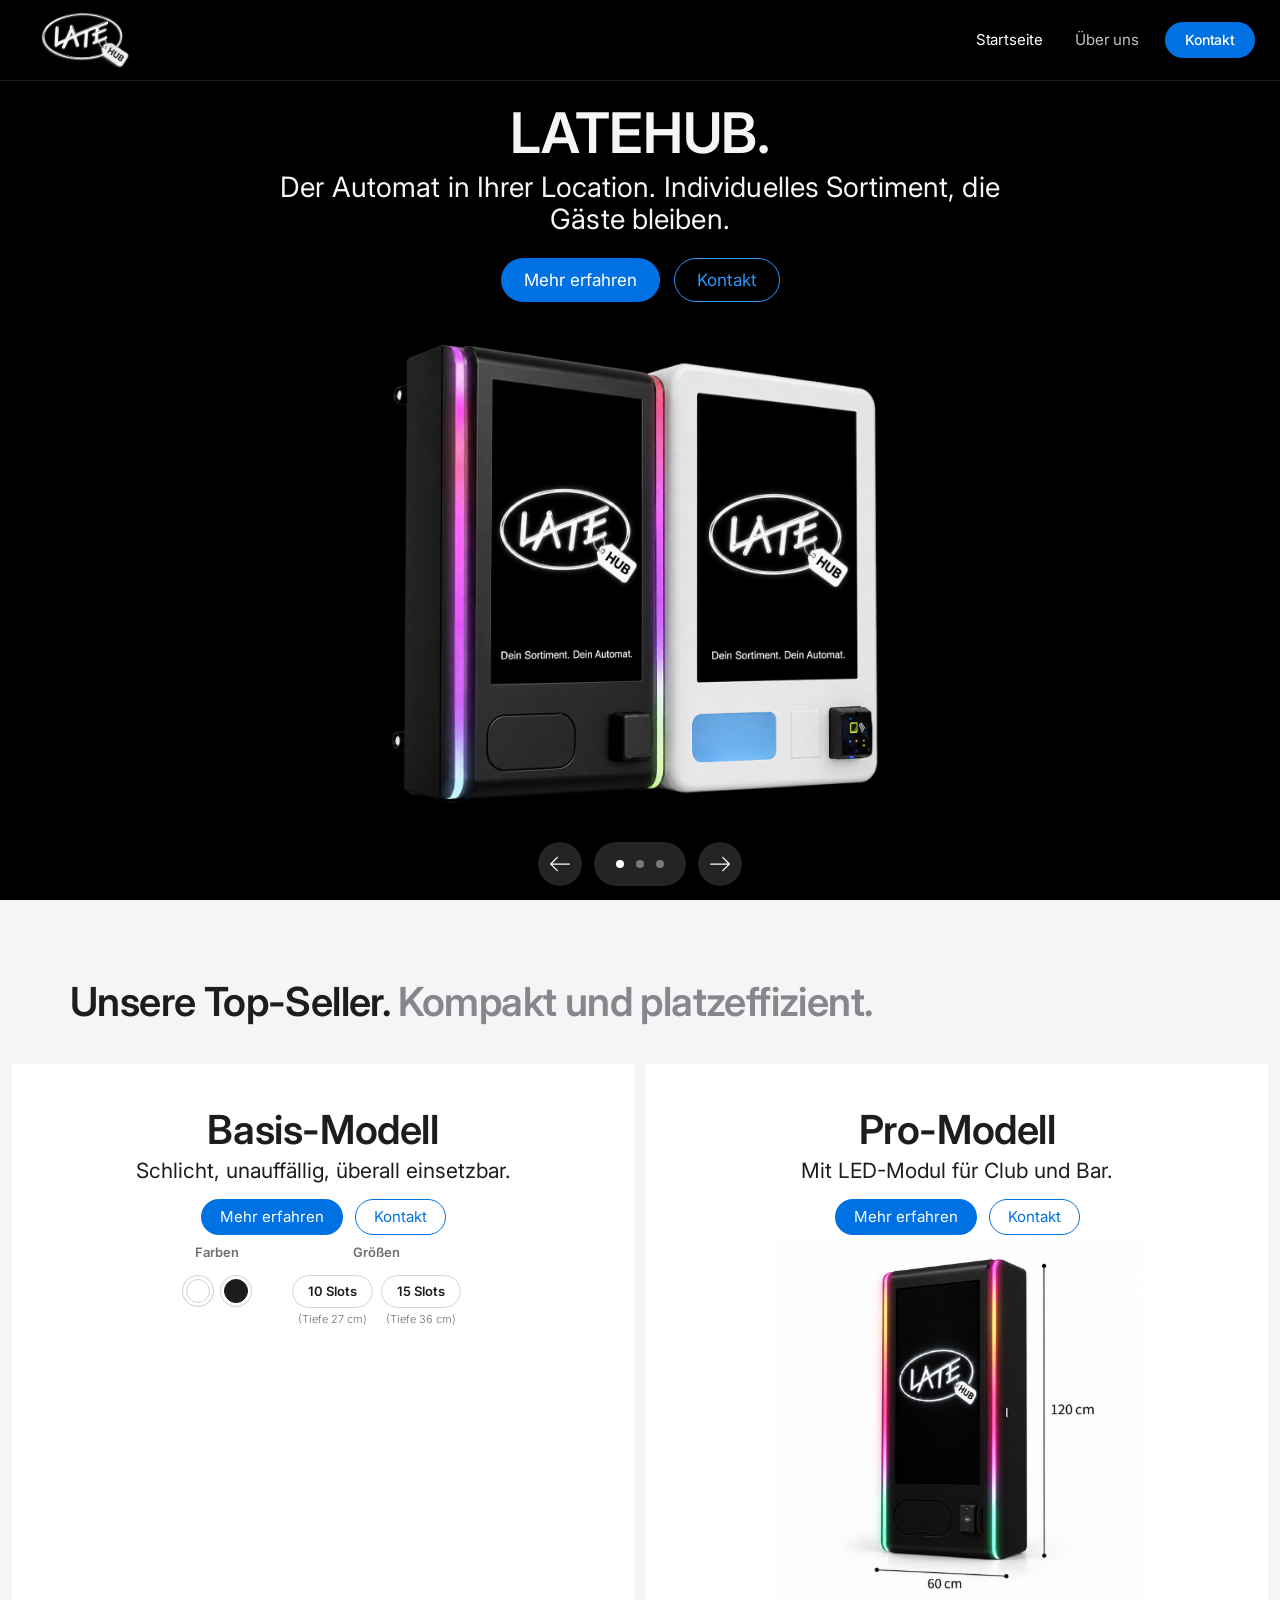
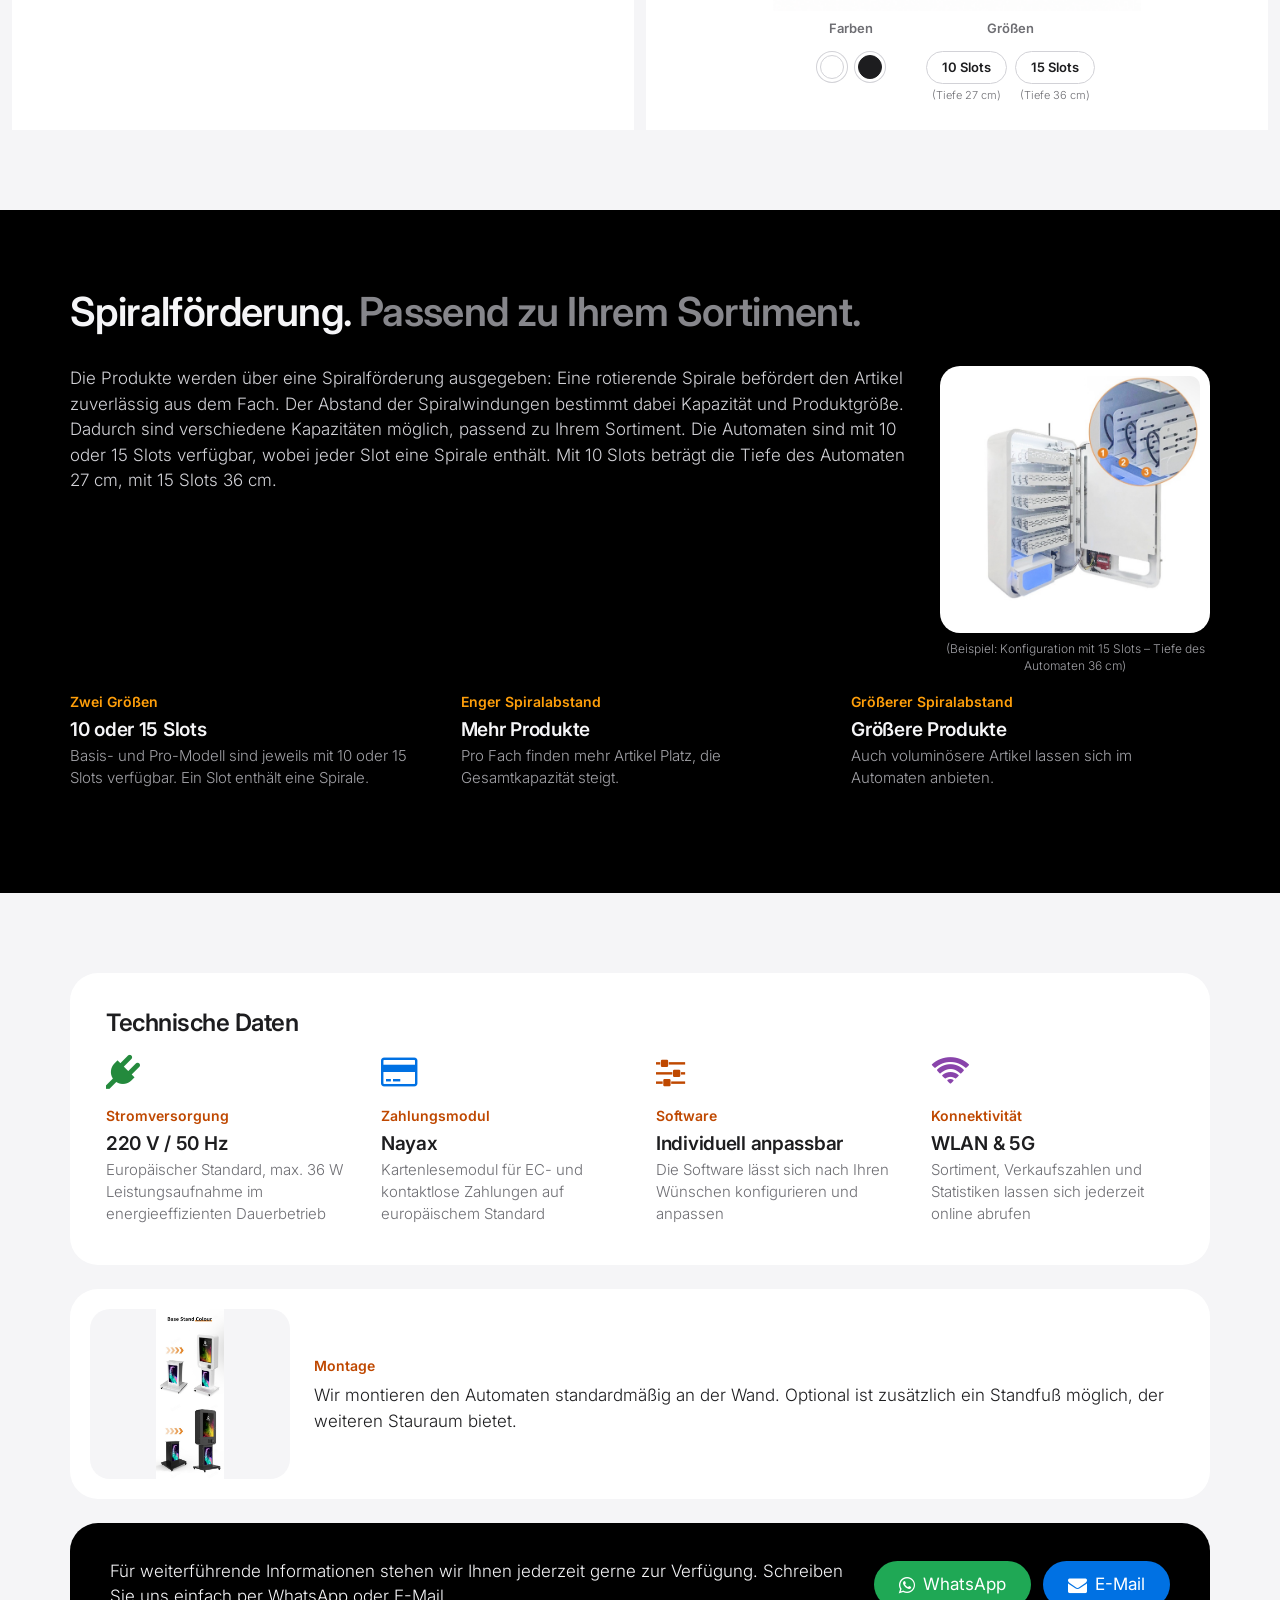
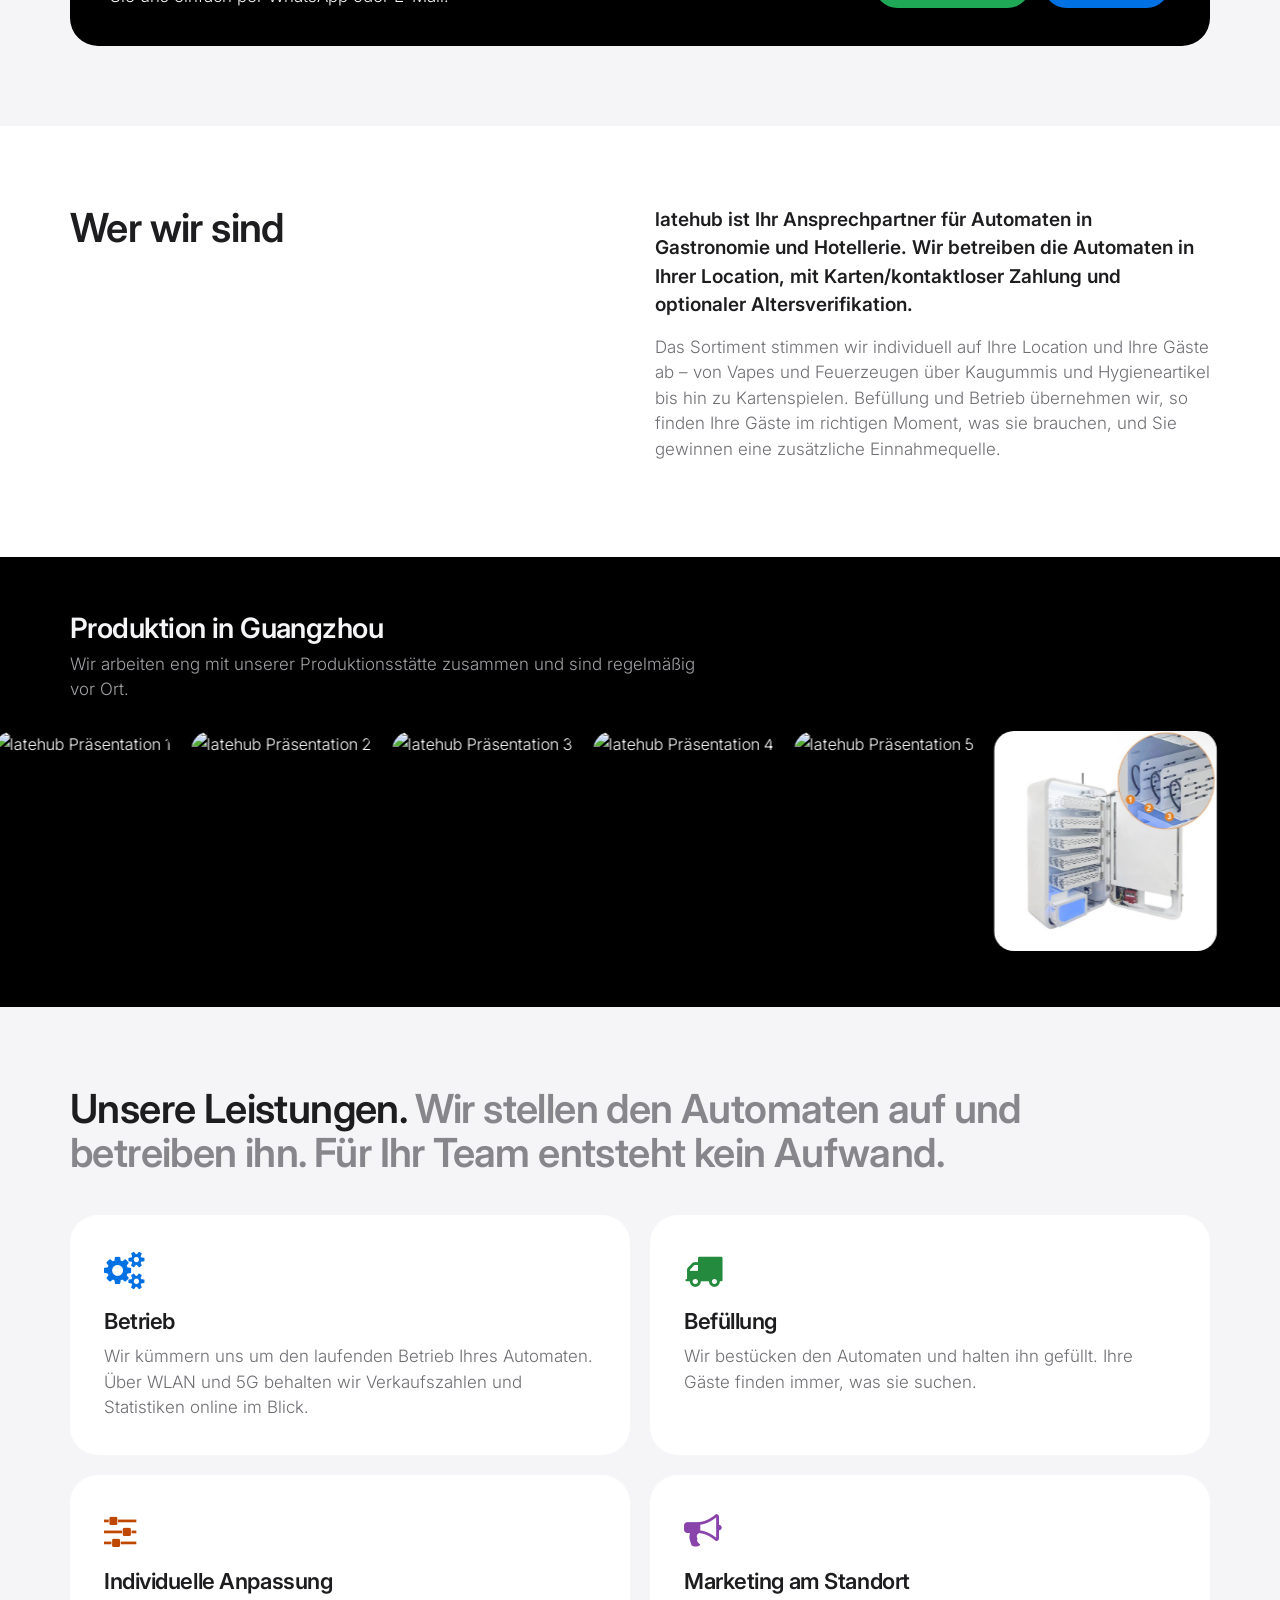
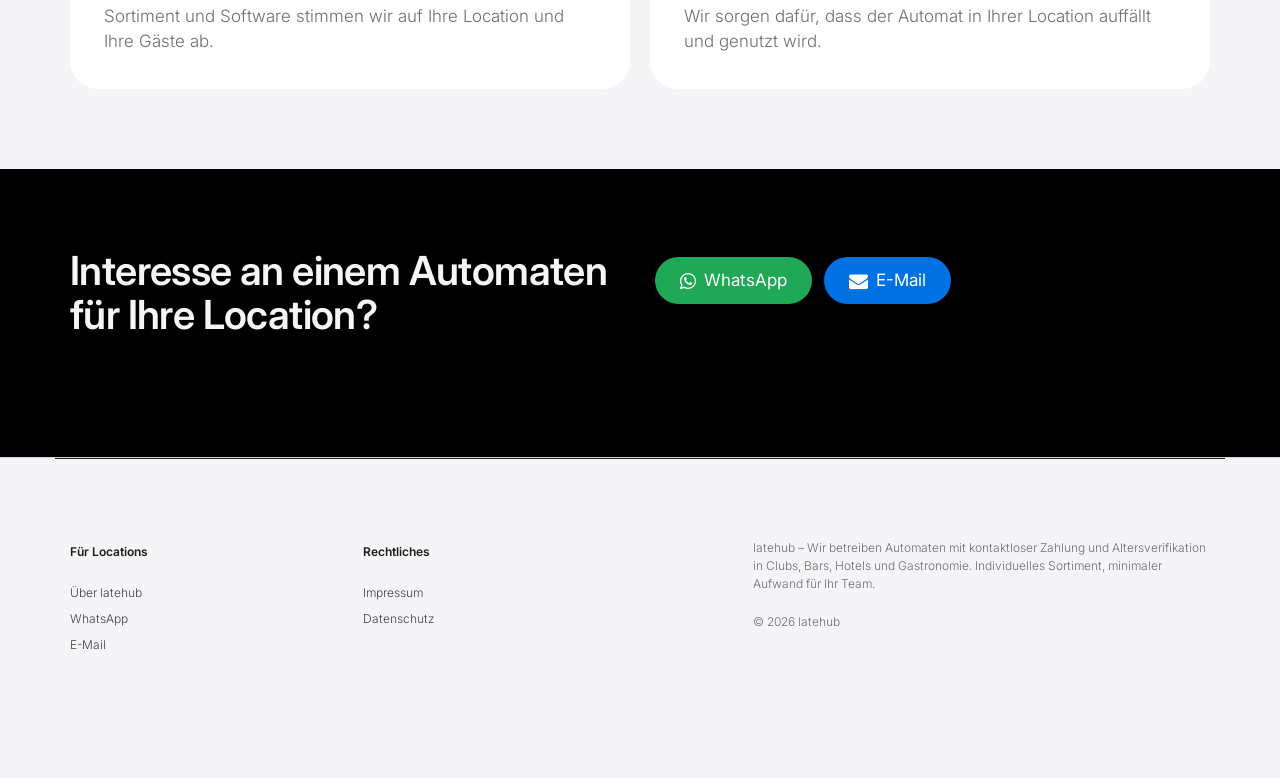
==== commit 1aad4233: "Combine hero-sub paragraphs into one" ====
--- a/index.html
+++ b/index.html
@@ -1238,8 +1238,7 @@
                 <div class="hero-slide is-active">
                     <div class="hero-text">
                         <h1>LATEHUB.</h1>
-                        <p class="hero-sub">Der Automat in Ihrer Location.
-                        <p >Individuelles Sortiment, die Gäste bleiben.</p>
+                        <p class="hero-sub">Der Automat in Ihrer Location. Individuelles Sortiment, die Gäste bleiben.</p>
                         <div class="hero-buttons">
                             <a href="#facts" class="apple-btn apple-btn-primary">Mehr erfahren</a>
                             <a href="kontakt.html" class="apple-btn apple-btn-outline-blue">Kontakt</a>
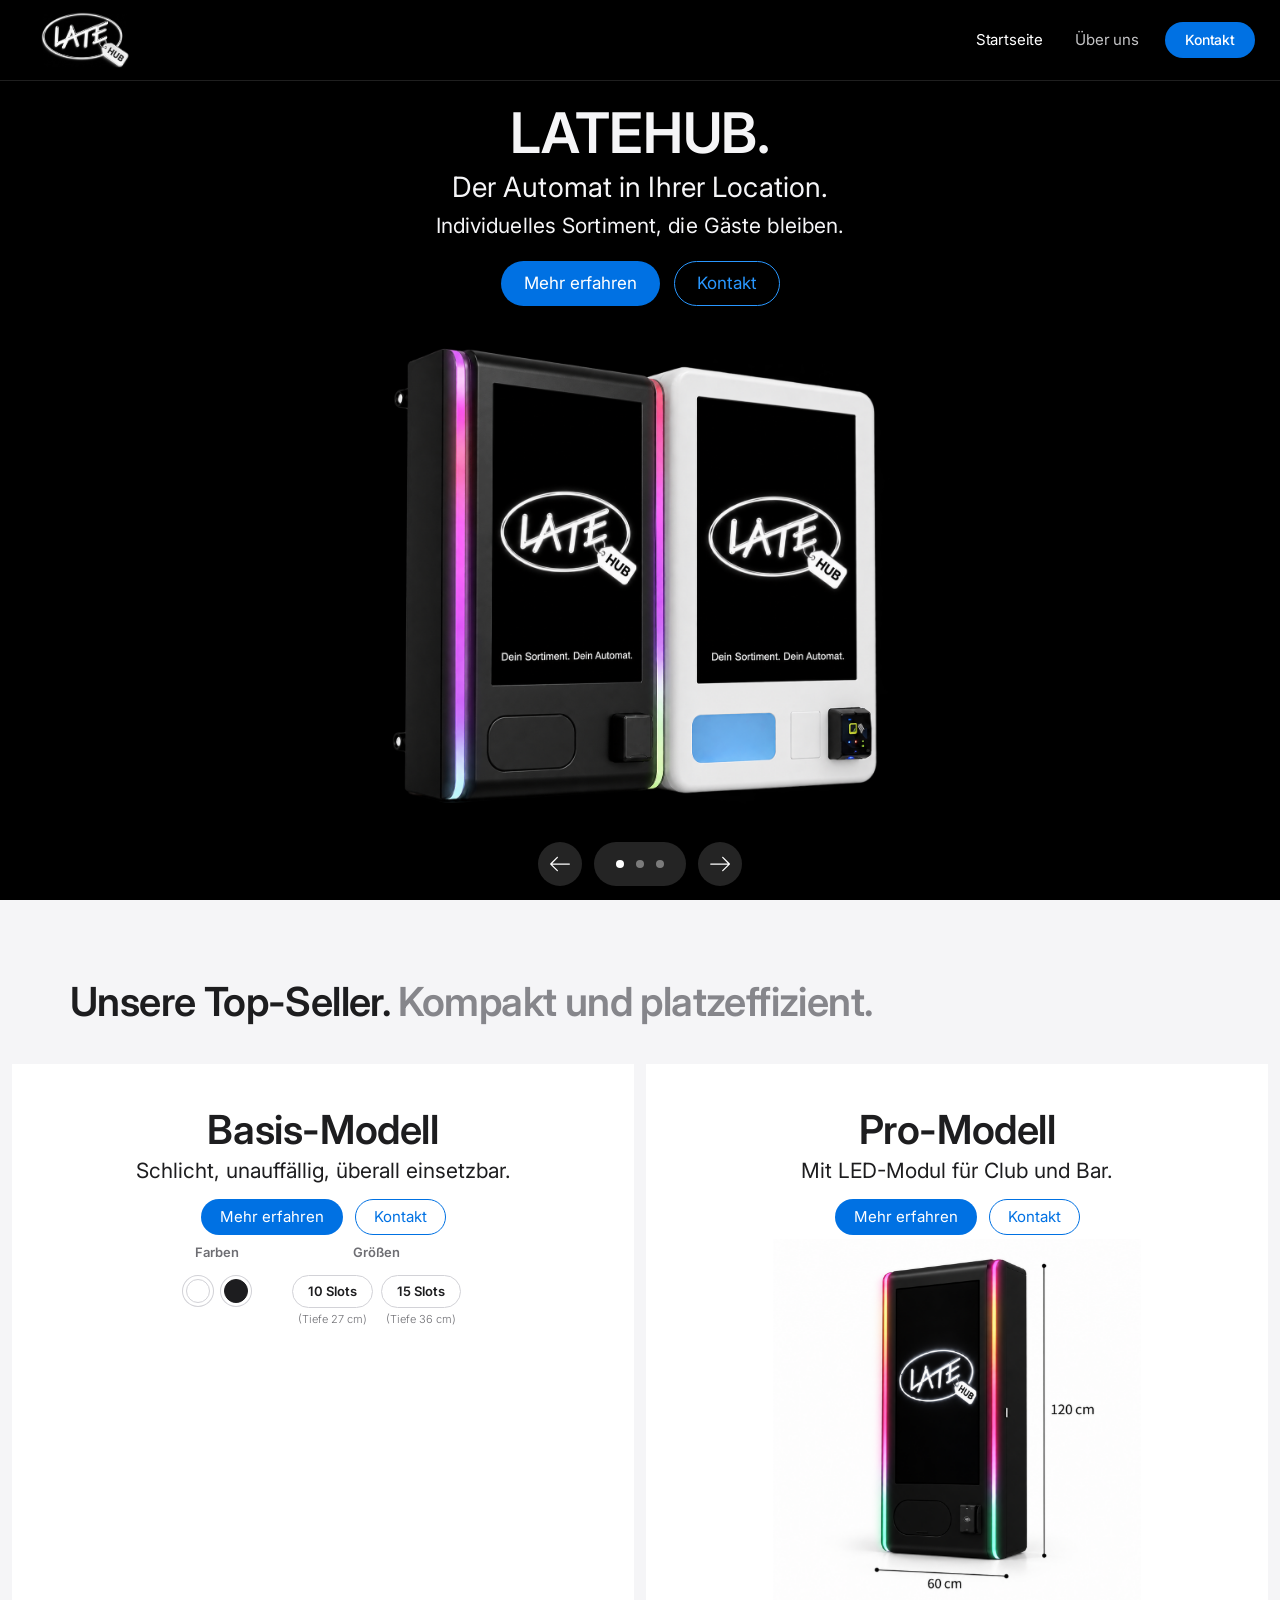
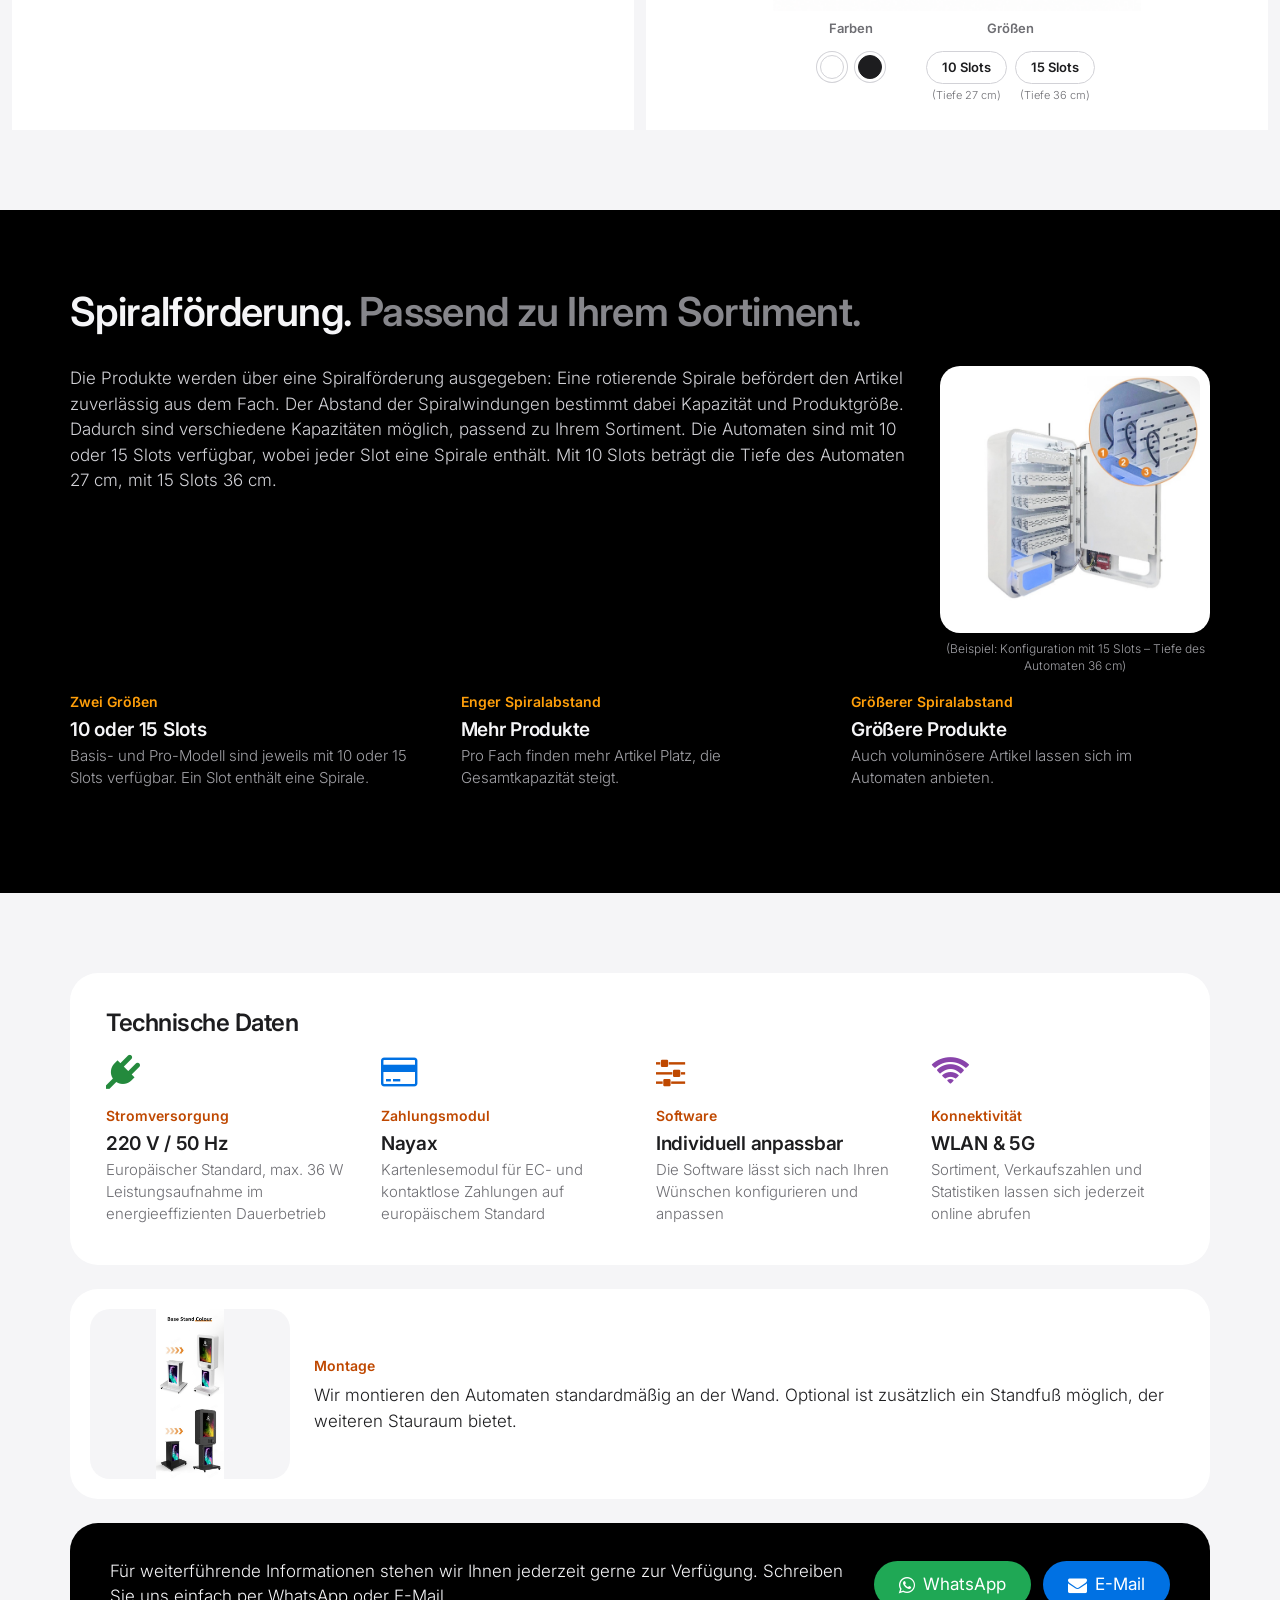
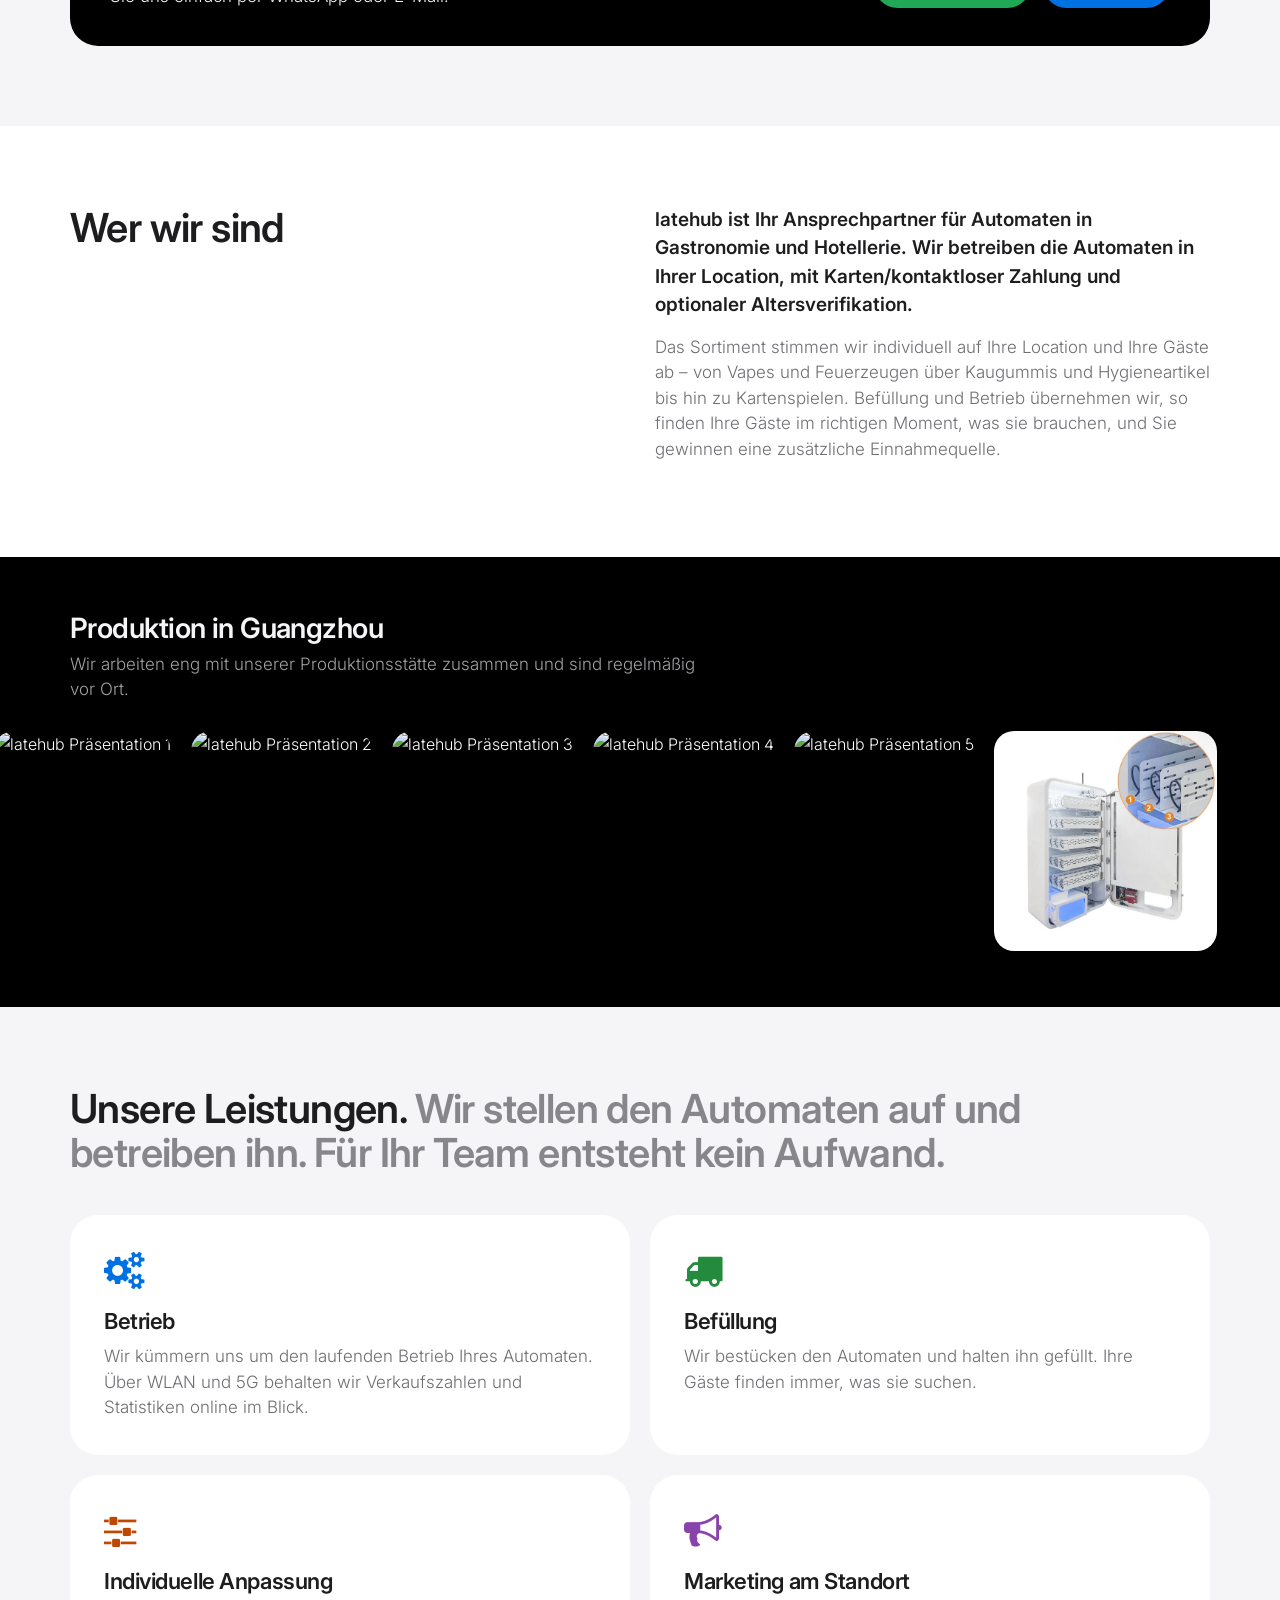
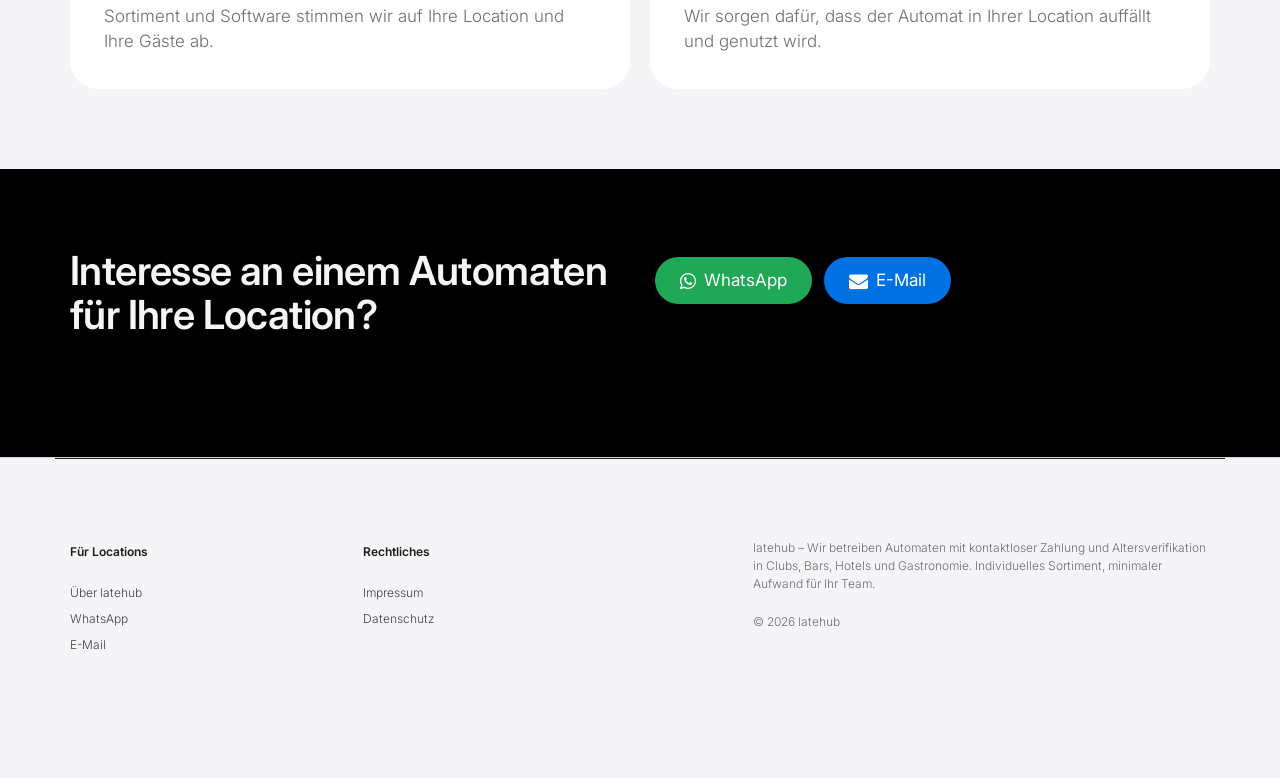
==== commit 3dc1a0ab: "Update index.html" ====
--- a/index.html
+++ b/index.html
@@ -63,9 +63,17 @@
                 --nav-height: 80px;
             }
         }
-        /* Sprungziele (z. B. "Mehr erfahren") landen nicht unter der festen Leiste */
+        /* Sprungziele (z. B. "Mehr erfahren") landen nicht unter der festen Leiste.
+           Sanftes Scrollen: Klick auf "Mehr erfahren" gleitet mit Animation zum Abschnitt. */
         html {
             scroll-padding-top: var(--nav-height);
+            scroll-behavior: smooth;
+        }
+        /* Wer in den Systemeinstellungen "Bewegung reduzieren" aktiviert hat, springt direkt */
+        @media (prefers-reduced-motion: reduce) {
+            html {
+                scroll-behavior: auto;
+            }
         }
         body, p, li, a, span, button, h1, h2, h3, h4 {
             font-family: var(--font);
@@ -365,6 +373,13 @@
             max-width: 760px;
             margin: 0 auto 18px;
             padding: 0;
+        }
+        /* Zweite Zeile im Untertitel: kleiner, in eigener Zeile, zentriert */
+        #hero .hero-sub .hero-sub-small {
+            display: block;
+            font-size: 0.75em;
+            line-height: 1.3;
+            margin-top: 8px;
         }
         #hero .hero-buttons {
             display: flex;
@@ -1238,7 +1253,7 @@
                 <div class="hero-slide is-active">
                     <div class="hero-text">
                         <h1>LATEHUB.</h1>
-                        <p class="hero-sub">Der Automat in Ihrer Location. Individuelles Sortiment, die Gäste bleiben.</p>
+                        <p class="hero-sub">Der Automat in Ihrer Location.<span class="hero-sub-small">Individuelles Sortiment, die Gäste bleiben.</span></p>
                         <div class="hero-buttons">
                             <a href="#facts" class="apple-btn apple-btn-primary">Mehr erfahren</a>
                             <a href="kontakt.html" class="apple-btn apple-btn-outline-blue">Kontakt</a>
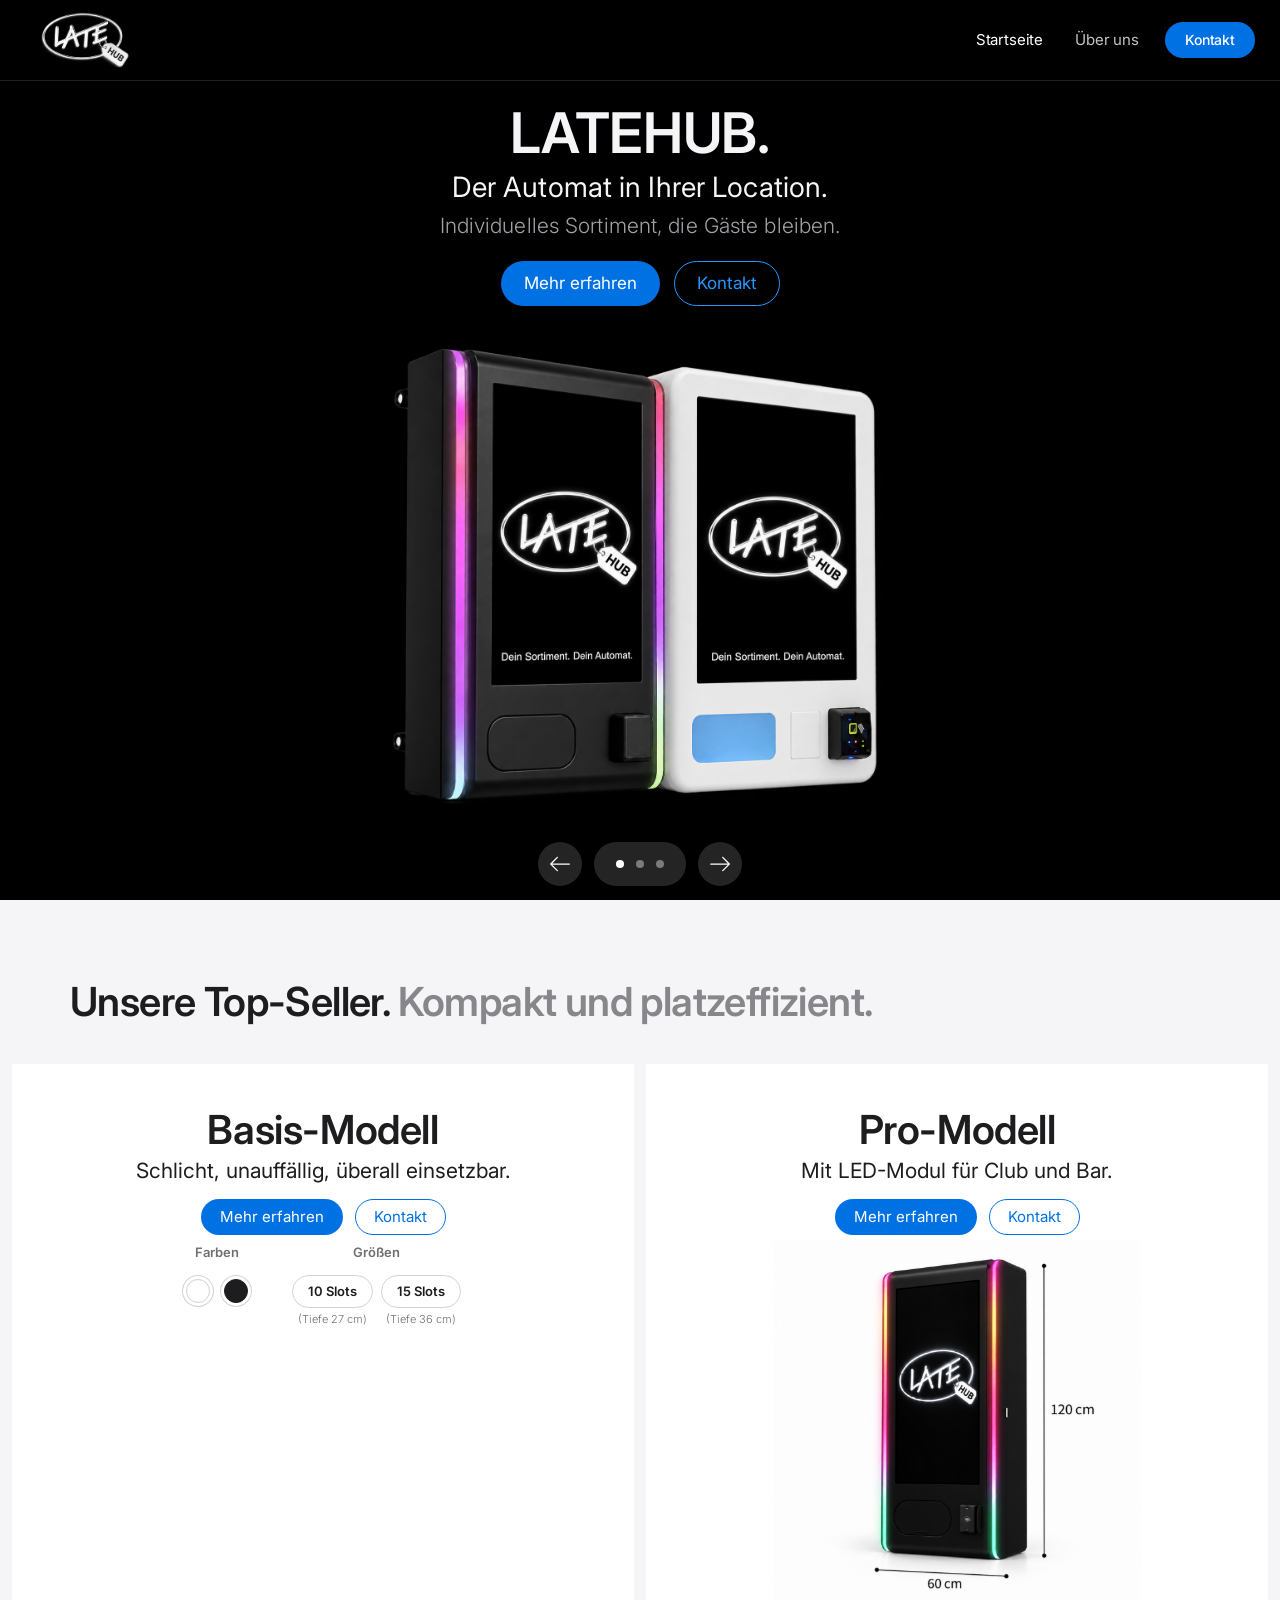
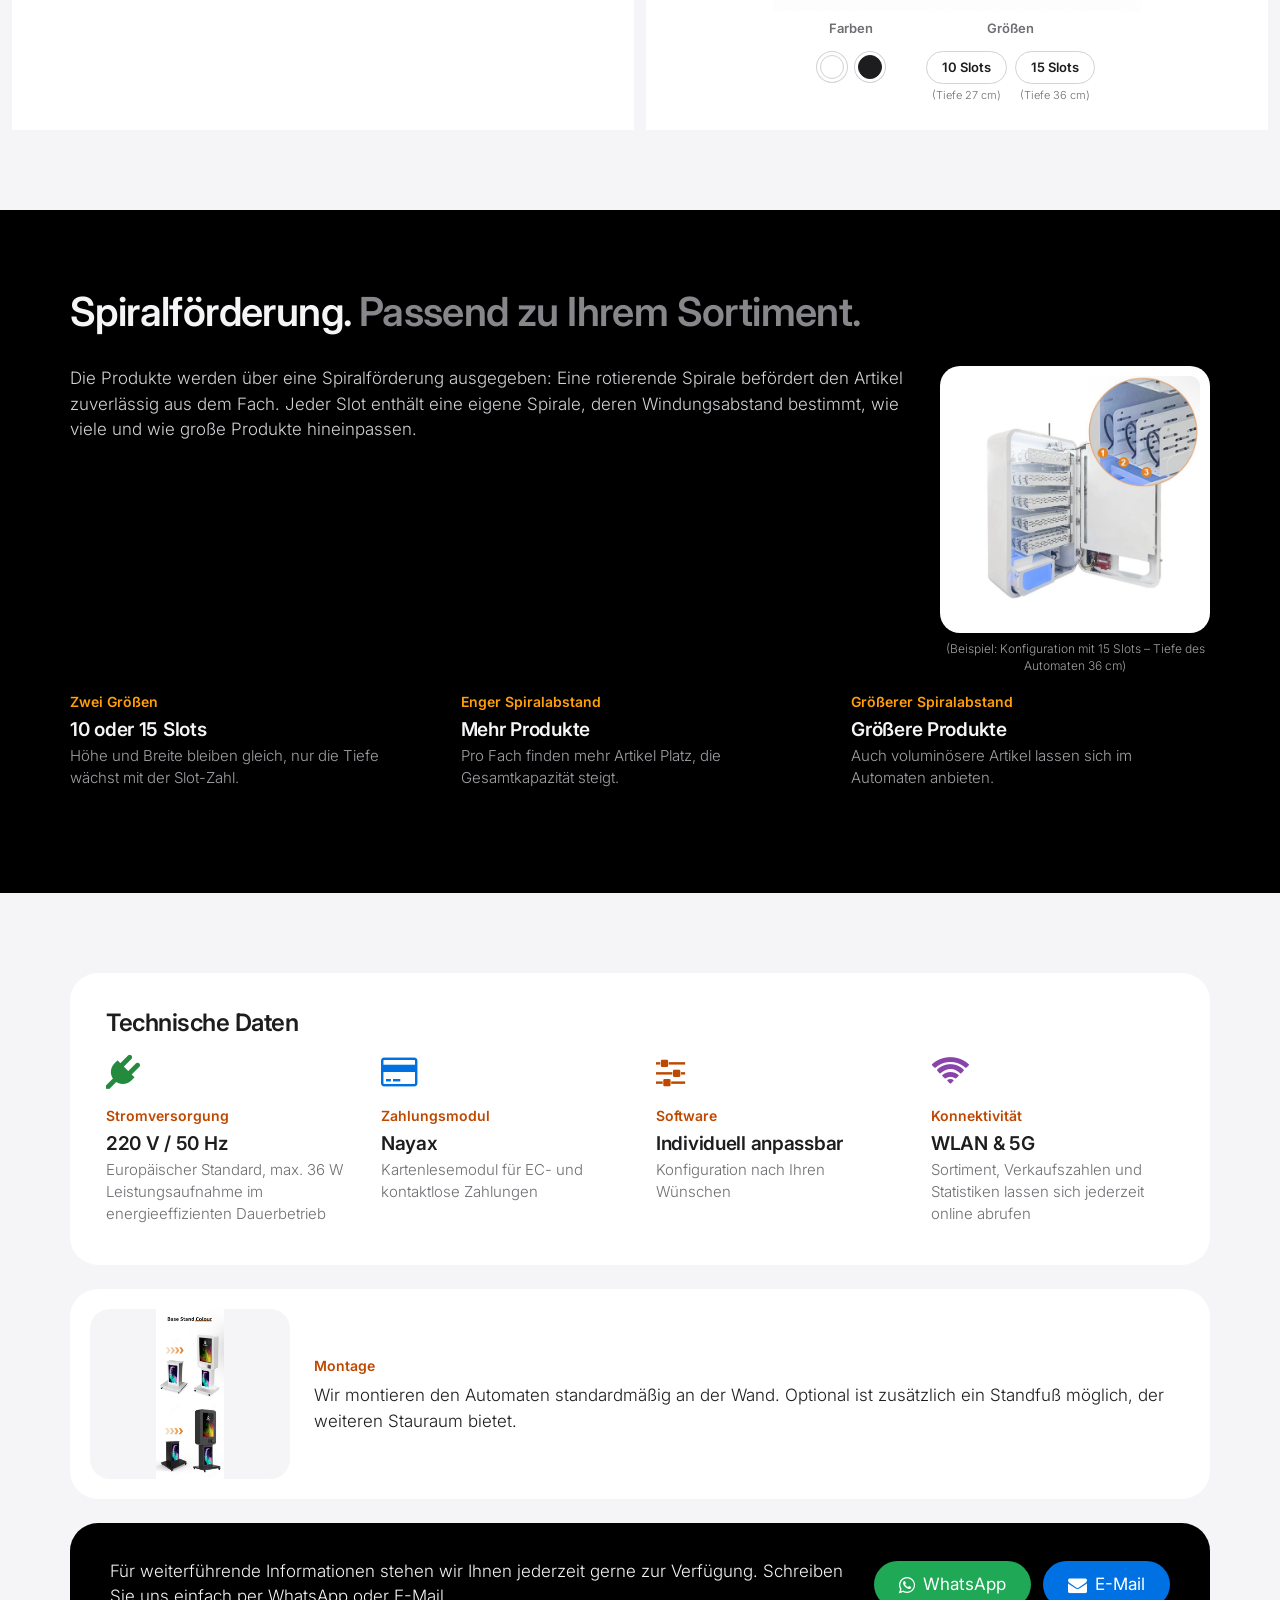
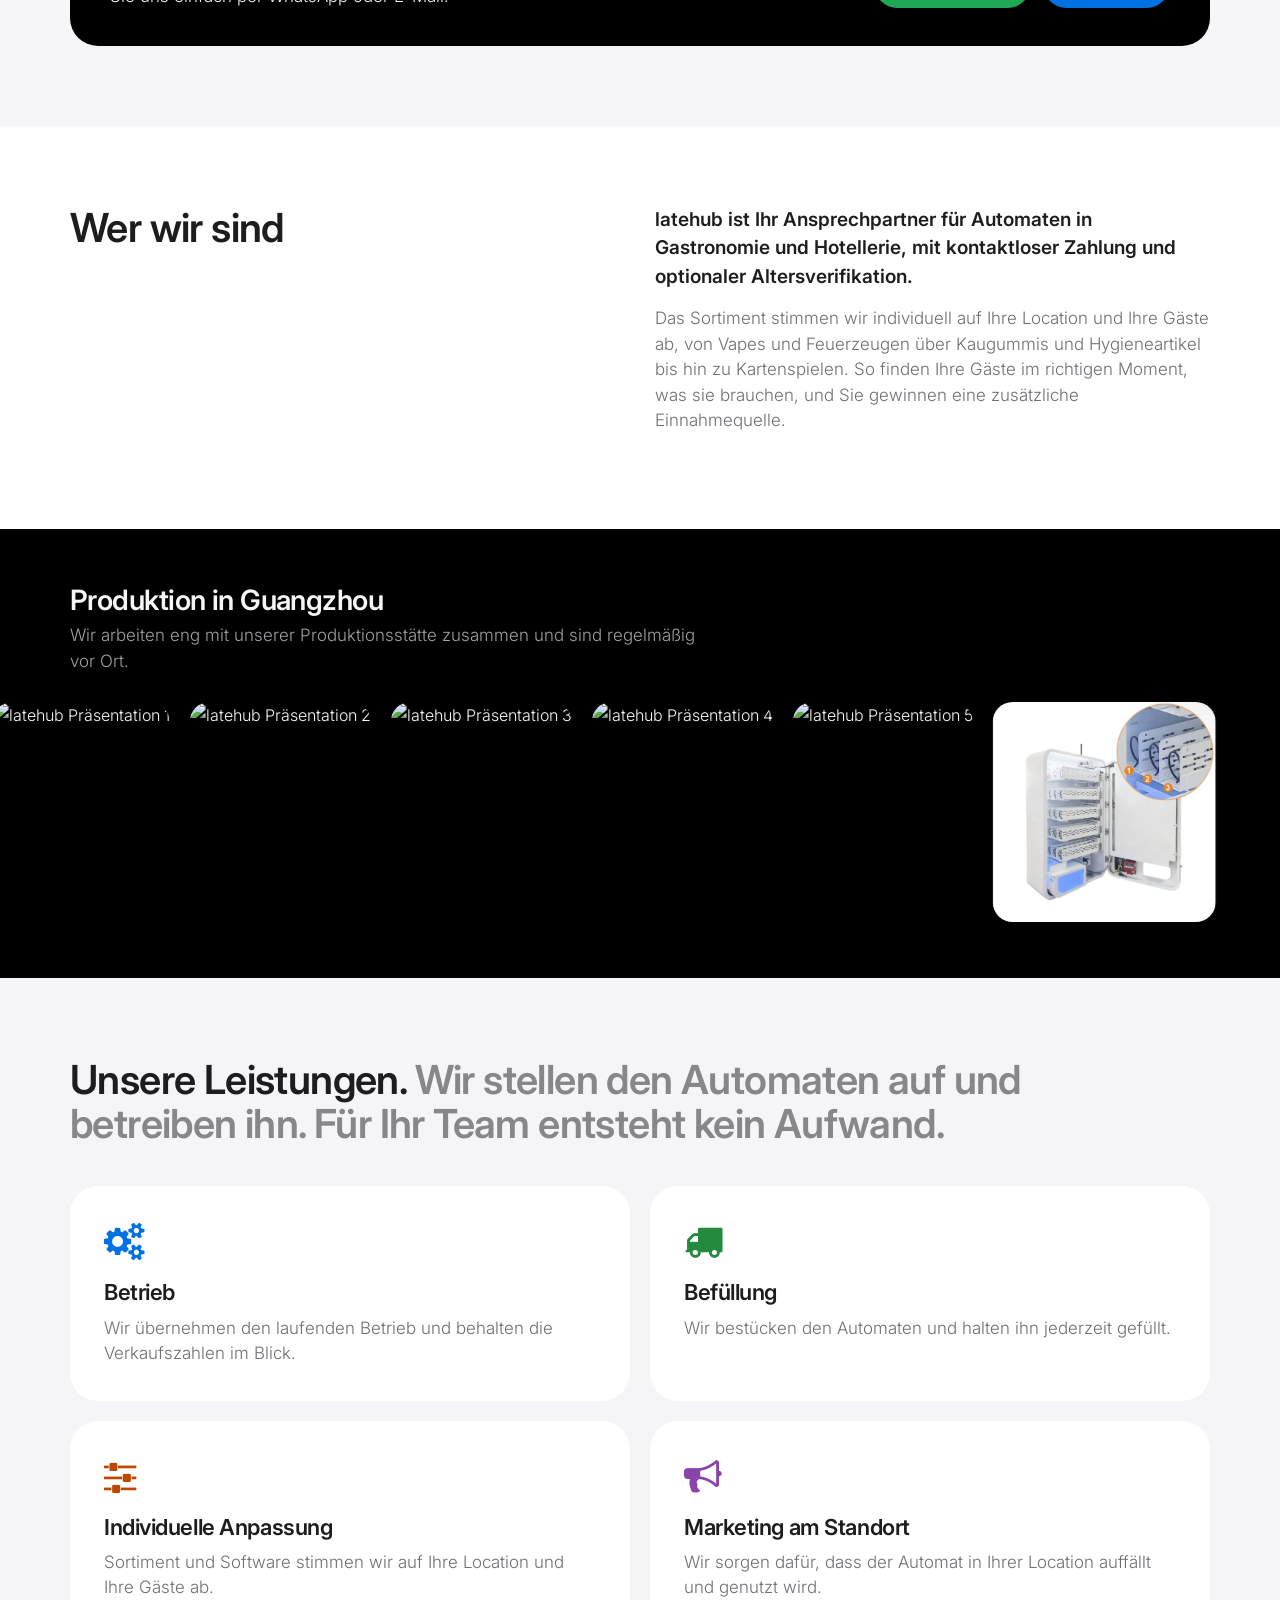
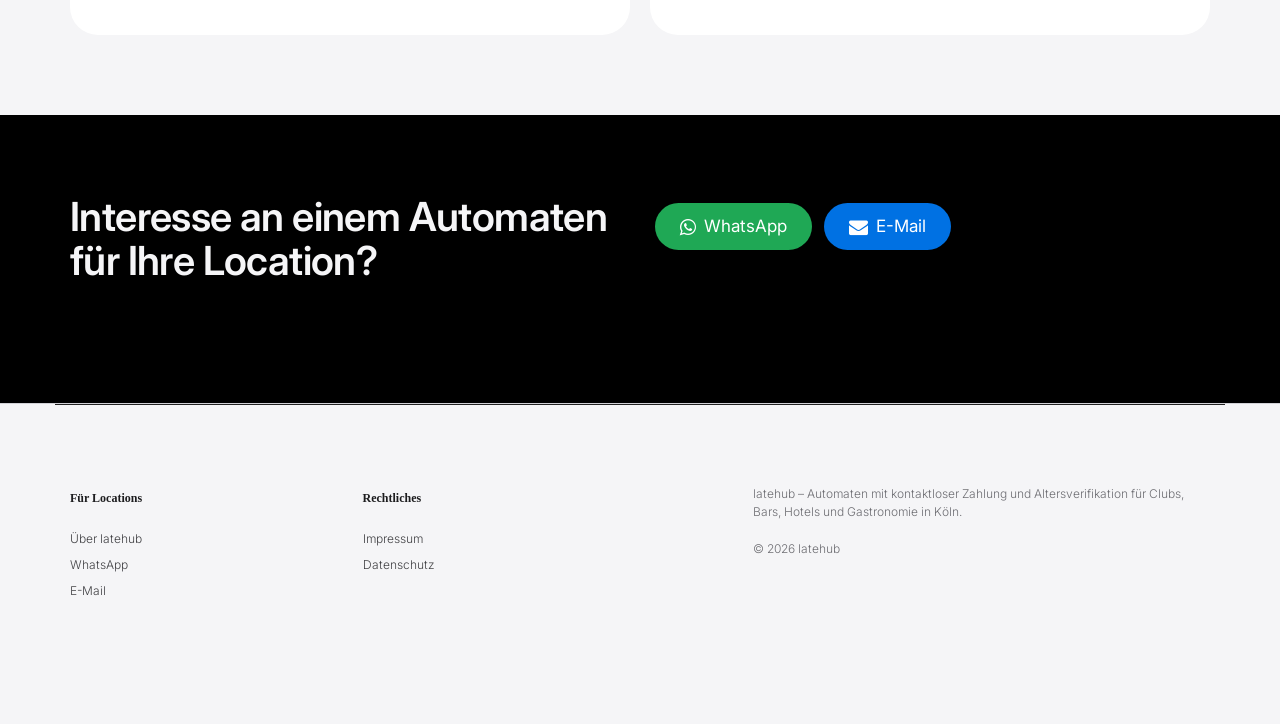
==== commit 1b4d708f: "Update index.html" ====
--- a/index.html
+++ b/index.html
@@ -3,45 +3,30 @@
 
 <head>
 
-    <!--meta tags -->
     <meta charset="utf-8">
-    <meta http-equiv="X-UA-Compatible" content="IE=edge">
     <meta name="viewport" content="width=device-width, initial-scale=1">
+    <meta name="theme-color" content="#000000">
     <meta name="description" content="latehub – Wir betreiben Automaten mit kontaktloser Zahlung und Altersverifikation in Clubs, Bars, Hotels und Gastronomie in Köln.">
-    <!--meta tags ends-->
 
     <title>latehub – Automaten-Betrieb für Clubs, Bars &amp; Hotels</title>
 
-    <!-- Schriften: Verbindung früh aufbauen, alle Schriften in einer Anfrage laden -->
+    <!-- Schrift: Inter (auf Apple-Geräten wird automatisch die Systemschrift SF Pro verwendet) -->
     <link rel="preconnect" href="https://fonts.googleapis.com">
     <link rel="preconnect" href="https://fonts.gstatic.com" crossorigin>
-    <link href="https://fonts.googleapis.com/css?family=Open+Sans:400,300,800%7cRoboto+Mono:400,700%7cMerriweather:300%7cAbril+Fatface%7cMontserrat:700,800&display=swap"
-          rel="stylesheet">
-    <!-- Hauptschrift: Inter (auf Apple-Geräten wird automatisch die Systemschrift SF Pro verwendet) -->
-    <link href="https://fonts.googleapis.com/css2?family=Inter:wght@400;500;600;700&display=swap" rel="stylesheet">
-    <!-- Links to fonts ends -->
-
-    <!-- Bootstrap stylesheet -->
+    <link href="https://fonts.googleapis.com/css2?family=Inter:wght@300;400;500;600&display=swap" rel="stylesheet">
+
+    <!-- Bootstrap, Symbole, Popup, Animationen, eigene Styles -->
     <link href="css/bootstrap.min.css" rel="stylesheet">
-
-    <!-- Font Icons -->
-    <link rel="stylesheet" href="https://maxcdn.bootstrapcdn.com/font-awesome/4.4.0/css/font-awesome.min.css">
-
-    <!-- Popup Images -->
+    <link rel="stylesheet" href="https://cdnjs.cloudflare.com/ajax/libs/font-awesome/4.7.0/css/font-awesome.min.css">
     <link rel="stylesheet" type="text/css" href="css/magnific-popup.css">
-
-    <!-- css animation -->
     <link rel="stylesheet" type="text/css" href="css/animate.css">
-
-    <!-- custom stylesheets -->
     <link rel="stylesheet" type="text/css" href="css/main.css">
 
     <!-- Design im Stil von apple.com -->
     <style>
-        /* ===== Farben und Schrift (Apple-Stil) ===== */
+        /* ===== Farben, Schrift, Grundlagen ===== */
         :root {
             --font: "SF Pro Display", "SF Pro Text", -apple-system, BlinkMacSystemFont, "Inter", "Helvetica Neue", Arial, sans-serif;
-            --black: #000000;
             --bg-light: #f5f5f7;
             --ink: #1d1d1f;
             --grey: #6e6e73;
@@ -57,45 +42,58 @@
             --whatsapp: #1fa855;
             --whatsapp-hover: #25d366;
             --nav-height: 64px;
+            --hero-h: calc(100vh - var(--nav-height));
+        }
+        @supports (height: 100svh) {
+            :root {
+                --hero-h: calc(100svh - var(--nav-height));
+            }
         }
         @media (min-width: 768px) {
             :root {
                 --nav-height: 80px;
             }
         }
-        /* Sprungziele (z. B. "Mehr erfahren") landen nicht unter der festen Leiste.
-           Sanftes Scrollen: Klick auf "Mehr erfahren" gleitet mit Animation zum Abschnitt. */
+
+        /* Sanftes Scrollen zu Sprungzielen ("Mehr erfahren"), ohne unter der festen Leiste zu landen */
         html {
             scroll-padding-top: var(--nav-height);
             scroll-behavior: smooth;
         }
-        /* Wer in den Systemeinstellungen "Bewegung reduzieren" aktiviert hat, springt direkt */
         @media (prefers-reduced-motion: reduce) {
             html {
                 scroll-behavior: auto;
             }
         }
+
         body, p, li, a, span, button, h1, h2, h3, h4 {
             font-family: var(--font);
             -webkit-font-smoothing: antialiased;
             -moz-osx-font-smoothing: grayscale;
         }
+
+        /* Überschriften der Abschnitte: Handy 28 px, Tablet 34 px, Desktop 40 px */
         h1 {
             font-weight: 600;
             font-size: 28px;
             line-height: 1.1;
             letter-spacing: -0.015em;
         }
+        @media (min-width: 768px) {
+            h1 { font-size: 34px; }
+        }
+        @media (min-width: 992px) {
+            h1 { font-size: 40px; }
+        }
         /* Zweifarbige Überschrift: erster Teil dunkel, zweiter Teil grau */
         h1 .muted {
             color: #86868b;
         }
 
         /* ===== Runde Knöpfe (überall einheitlich) =====
-           WhatsApp = grün, E-Mail = blau, "Mehr erfahren" = blau gefüllt, "Kontakt" = blauer Umriss */
+           WhatsApp = grün, E-Mail und "Mehr erfahren" = blau gefüllt, "Kontakt" = blauer Umriss */
         .apple-btn {
             display: inline-block;
-            font-family: var(--font);
             font-weight: 400;
             font-size: 17px;
             line-height: 1.2;
@@ -105,11 +103,27 @@
             border: 1px solid transparent;
             transition: background-color 0.2s, color 0.2s, border-color 0.2s;
         }
+        .apple-btn:hover,
+        .apple-btn:focus {
+            text-decoration: none;
+        }
         .apple-btn .fa {
             font-size: 19px;
             margin-right: 8px;
             vertical-align: -2px;
         }
+        .apple-btn-primary,
+        .apple-btn-email {
+            background-color: var(--blue);
+            color: #ffffff;
+        }
+        .apple-btn-primary:hover,
+        .apple-btn-primary:focus,
+        .apple-btn-email:hover,
+        .apple-btn-email:focus {
+            background-color: var(--blue-hover);
+            color: #ffffff;
+        }
         .apple-btn-whatsapp {
             background-color: var(--whatsapp);
             color: #ffffff;
@@ -118,30 +132,7 @@
         .apple-btn-whatsapp:focus {
             background-color: var(--whatsapp-hover);
             color: #ffffff;
-            text-decoration: none;
-        }
-        .apple-btn-email {
-            background-color: var(--blue);
-            color: #ffffff;
-        }
-        .apple-btn-email:hover,
-        .apple-btn-email:focus {
-            background-color: var(--blue-hover);
-            color: #ffffff;
-            text-decoration: none;
-        }
-        /* Blauer Hauptknopf ("Mehr erfahren") */
-        .apple-btn-primary {
-            background-color: var(--blue);
-            color: #ffffff;
-        }
-        .apple-btn-primary:hover,
-        .apple-btn-primary:focus {
-            background-color: var(--blue-hover);
-            color: #ffffff;
-            text-decoration: none;
-        }
-        /* Blauer Umrissknopf ("Kontakt") */
+        }
         .apple-btn-outline-blue {
             border-color: var(--blue-on-dark);
             color: var(--blue-on-dark);
@@ -152,18 +143,6 @@
             background-color: rgba(41, 151, 255, 0.14);
             border-color: var(--blue-on-dark);
             color: var(--blue-on-dark);
-            text-decoration: none;
-        }
-        .apple-btn-outline {
-            border-color: #86868b;
-            color: #f5f5f7;
-        }
-        .apple-btn-outline:hover,
-        .apple-btn-outline:focus {
-            background-color: rgba(255, 255, 255, 0.12);
-            border-color: #f5f5f7;
-            color: #ffffff;
-            text-decoration: none;
         }
         /* Zwei Knöpfe nebeneinander (Hinweiskarte, Anfrage-Abschnitt) */
         .contact-btns {
@@ -204,22 +183,29 @@
             width: auto;
         }
 
-        /* Menü-Knopf (Handy) */
+        /* Menü-Knopf (Handy): einfarbig, in allen Zuständen */
         #header .navbar-default .navbar-toggle {
             margin: 15px 15px 15px 0;
-            border-color: rgba(255, 255, 255, 0.25);
+            background-color: transparent !important;
+            border-color: rgba(255, 255, 255, 0.25) !important;
+            -webkit-tap-highlight-color: transparent;
         }
         #header .navbar-default .navbar-toggle:hover,
         #header .navbar-default .navbar-toggle:focus {
-            background-color: rgba(255, 255, 255, 0.1);
-        }
-        #header .navbar-default .navbar-toggle .icon-bar {
-            background-color: #f5f5f7;
+            background-color: rgba(255, 255, 255, 0.1) !important;
+        }
+        #header .navbar-default .navbar-toggle .icon-bar,
+        #header .navbar-default .navbar-toggle:hover .icon-bar,
+        #header .navbar-default .navbar-toggle:focus .icon-bar,
+        #header .navbar-default .navbar-toggle:active .icon-bar,
+        #header .navbar-default .navbar-toggle.collapsed .icon-bar,
+        #header .navbar-default .navbar-toggle:not(.collapsed) .icon-bar {
+            background-color: #f5f5f7 !important;
+            background-image: none !important;
         }
 
         /* Menüpunkte: hellgrau, beim Darüberfahren und aktiv weiß, keine Großbuchstaben */
         #header .navbar-default .navbar-nav > li > a {
-            font-family: var(--font);
             font-weight: 400;
             font-size: 15px;
             line-height: 20px;
@@ -299,15 +285,7 @@
 
         /* ===== Startbereich (eigener Slider, unabhängig von Bootstrap) =====
            Jede Folie hat eine feste Höhe: Text direkt unter der Leiste, Bild füllt den Rest und wird nie abgeschnitten.
-           Der schwarze Bereich füllt den ganzen Bildschirm (Leiste + Startbereich = 100 % der Fensterhöhe). */
-        :root {
-            --hero-h: calc(100vh - var(--nav-height));
-        }
-        @supports (height: 100svh) {
-            :root {
-                --hero-h: calc(100svh - var(--nav-height));
-            }
-        }
+           Leiste + Startbereich = 100 % der Fensterhöhe. */
         #hero {
             position: relative;
             background: #000000;
@@ -327,10 +305,7 @@
         /* Eine Folie: füllt die Bühne komplett, Inhalt von oben nach unten */
         #hero .hero-slide {
             position: absolute;
-            top: 0;
-            right: 0;
-            bottom: 0;
-            left: 0;
+            inset: 0;
             display: flex;
             flex-direction: column;
             align-items: center;
@@ -364,7 +339,6 @@
         }
         /* Untertitel (wie "Pro further." bei Apple): weiß, größer als normaler Text */
         #hero .hero-sub {
-            font-family: var(--font);
             font-size: 19px;
             font-weight: 400;
             line-height: 1.16;
@@ -374,11 +348,13 @@
             margin: 0 auto 18px;
             padding: 0;
         }
-        /* Zweite Zeile im Untertitel: kleiner, in eigener Zeile, zentriert */
+        /* Zweite Zeile im Untertitel: eigene Zeile, kleiner, dünner und grauer als die erste */
         #hero .hero-sub .hero-sub-small {
             display: block;
             font-size: 0.75em;
+            font-weight: 300;
             line-height: 1.3;
+            color: var(--grey-dark-bg);
             margin-top: 8px;
         }
         #hero .hero-buttons {
@@ -391,7 +367,6 @@
         }
         #hero .hero-buttons .apple-btn {
             font-size: 15px;
-            line-height: 1.2;
             padding: 9px 18px;
             margin: 0;
         }
@@ -406,16 +381,12 @@
         }
         #hero .hero-img {
             position: absolute;
-            top: 0;
-            bottom: 0;
-            left: 0;
-            right: 0;
+            inset: 0;
             display: block;
             width: 100%;
             max-width: 1100px;
             height: 100%;
             margin: 0 auto;
-            border: none;
             object-fit: contain;
             object-position: center top;
         }
@@ -558,7 +529,6 @@
             color: var(--tile-ink);
         }
         .facts .model-tile .model-name {
-            font-family: var(--font);
             font-weight: 600;
             font-size: 32px;
             line-height: 1.1;
@@ -567,7 +537,6 @@
             margin: 0 0 6px;
         }
         .model-tile .model-sub {
-            font-family: var(--font);
             font-size: 19px;
             font-weight: 400;
             line-height: 1.19;
@@ -582,7 +551,6 @@
         }
         .tile-btns .apple-btn {
             font-size: 15px;
-            line-height: 1.2;
             padding: 8px 18px;
             margin: 0;
         }
@@ -613,11 +581,9 @@
             top: calc(-1 * var(--crop));
             left: 0;
             right: 0;
-            bottom: auto;
             display: block;
             width: 100%;
             height: var(--visual-h);
-            margin: 0 auto;
             object-fit: contain;
             object-position: center center;
             mix-blend-mode: multiply;
@@ -638,7 +604,6 @@
         }
         .color-label {
             display: block;
-            font-family: var(--font);
             font-weight: 600;
             font-size: 13px;
             color: var(--tile-sub);
@@ -680,7 +645,6 @@
         }
         .size-chip {
             display: inline-block;
-            font-family: var(--font);
             font-weight: 600;
             font-size: 13px;
             line-height: 1;
@@ -692,13 +656,40 @@
         }
         .size-depth {
             display: block;
-            font-family: var(--font);
             font-size: 11px;
             line-height: 1.2;
             color: var(--tile-sub);
             margin-top: 5px;
             white-space: nowrap;
         }
+        @media (min-width: 768px) {
+            .facts .model-tile .model-name {
+                font-size: 40px;
+            }
+            .model-tile .model-sub {
+                font-size: 21px;
+            }
+            .model-tile {
+                --visual-h: 400px;
+                --crop: 38px;
+            }
+        }
+        @media (min-width: 992px) {
+            .models-grid {
+                grid-template-columns: repeat(2, 1fr);
+            }
+            .model-tile {
+                --visual-h: 460px;
+                --crop: 44px;
+                padding-top: 44px;
+            }
+        }
+        @media (max-width: 767px) {
+            .model-tile {
+                --visual-h: 300px;
+                --crop: 28px;
+            }
+        }
 
         /* ===== Abschnitt "Spiralförderung" (schwarz) ===== */
         #spiral {
@@ -711,7 +702,6 @@
             max-width: 980px;
         }
         #spiral .info-lead {
-            font-family: var(--font);
             font-size: 17px;
             line-height: 1.5;
             color: #d2d2d7;
@@ -724,17 +714,9 @@
         #spiral .spec .spec-value {
             color: #f5f5f7;
         }
-        #spiral .spec .spec-note {
-            color: var(--grey-dark-bg);
-        }
+        #spiral .spec .spec-note,
         #spiral .spiral-caption {
             color: var(--grey-dark-bg);
-        }
-        /* Schema auf weißer Karte, damit es auf Schwarz gut lesbar bleibt */
-        #spiral .spiral-figure img {
-            background: #ffffff;
-            border-radius: 20px;
-            padding: 10px;
         }
 
         /* Spiralförderung: Text links, Schema rechts daneben.
@@ -744,7 +726,6 @@
             flex-wrap: nowrap;
             align-items: flex-start;
             gap: 32px;
-            margin-bottom: 0;
         }
         .spiral-row .info-lead {
             flex: 1 1 0;
@@ -755,18 +736,33 @@
             margin: 0 0 14px;
             text-align: center;
         }
+        /* Schema auf weißer Karte, damit es auf Schwarz gut lesbar bleibt */
         .spiral-figure img {
             display: block;
             width: 100%;
             height: auto;
             margin: 0 auto;
+            background: #ffffff;
+            border-radius: 20px;
+            padding: 10px;
         }
         .spiral-caption {
-            font-family: var(--font);
             font-size: 12px;
             line-height: 1.4;
-            color: var(--grey);
             margin: 8px 0 0;
+        }
+        /* Handy: Schema rutscht unter den Text und nutzt die volle Breite */
+        @media (max-width: 767px) {
+            .spiral-row {
+                flex-direction: column;
+                gap: 0;
+            }
+            .spiral-figure {
+                flex: 0 0 auto;
+                width: 100%;
+                max-width: 360px;
+                margin: 0 auto 20px;
+            }
         }
 
         /* ===== Abschnitt "Technische Daten" + Montage (hellgrau) ===== */
@@ -781,7 +777,6 @@
             margin-bottom: 24px;
         }
         .info-title {
-            font-family: var(--font);
             font-weight: 600;
             font-size: 24px;
             line-height: 1.15;
@@ -801,7 +796,6 @@
         .spec .info-label,
         .mount-text .info-label {
             display: block;
-            font-family: var(--font);
             font-weight: 600;
             font-size: 14px;
             color: var(--orange);
@@ -809,7 +803,6 @@
         }
         .spec .spec-value {
             display: block;
-            font-family: var(--font);
             font-weight: 600;
             font-size: 19px;
             line-height: 1.2;
@@ -818,7 +811,6 @@
         }
         .spec .spec-note {
             display: block;
-            font-family: var(--font);
             font-size: 15px;
             line-height: 1.45;
             color: var(--grey);
@@ -831,7 +823,6 @@
             margin-bottom: 14px;
             font-size: 34px;
             line-height: 1;
-            color: var(--blue);
         }
         .spec .spec-icon .fa {
             display: block;
@@ -841,6 +832,26 @@
         .spec-grid .spec:nth-child(2) .spec-icon { color: var(--blue); }
         .spec-grid .spec:nth-child(3) .spec-icon { color: var(--orange); }
         .spec-grid .spec:nth-child(4) .spec-icon { color: var(--purple); }
+
+        @media (min-width: 768px) {
+            .spec-grid {
+                grid-template-columns: repeat(2, 1fr);
+            }
+        }
+        @media (min-width: 992px) {
+            .spec-grid {
+                grid-template-columns: repeat(4, 1fr);
+            }
+            .spec-grid.spec-grid-3 {
+                grid-template-columns: repeat(3, 1fr);
+            }
+        }
+        @media (max-width: 767px) {
+            .facts-info {
+                padding: 28px 22px 14px;
+                border-radius: 24px;
+            }
+        }
 
         /* Montage */
         .mount {
@@ -874,11 +885,19 @@
             min-width: 0;
         }
         .mount-text p {
-            font-family: var(--font);
             font-size: 17px;
             line-height: 1.5;
             color: var(--ink);
             margin: 0;
+        }
+        @media (max-width: 480px) {
+            .mount {
+                flex-wrap: wrap;
+                padding: 16px;
+            }
+            .mount-photo {
+                flex: 0 0 100%;
+            }
         }
 
         /* Hinweisfeld am Ende des Abschnitts: schwarze Karte mit WhatsApp- und E-Mail-Knopf */
@@ -894,7 +913,6 @@
         }
         .contact-note p {
             flex: 1 1 380px;
-            font-family: var(--font);
             font-size: 17px;
             line-height: 1.5;
             color: #f5f5f7;
@@ -904,68 +922,6 @@
             flex: 0 0 auto;
         }
 
-        @media (min-width: 768px) {
-            .spec-grid {
-                grid-template-columns: repeat(2, 1fr);
-            }
-            .facts .model-tile .model-name {
-                font-size: 40px;
-            }
-            .model-tile .model-sub {
-                font-size: 21px;
-            }
-            .model-tile {
-                --visual-h: 400px;
-                --crop: 38px;
-            }
-        }
-        @media (min-width: 992px) {
-            .models-grid {
-                grid-template-columns: repeat(2, 1fr);
-            }
-            .model-tile {
-                --visual-h: 460px;
-                --crop: 44px;
-                padding-top: 44px;
-            }
-            .spec-grid {
-                grid-template-columns: repeat(4, 1fr);
-            }
-            .spec-grid.spec-grid-3 {
-                grid-template-columns: repeat(3, 1fr);
-            }
-        }
-        /* Handy: Schema rutscht unter den Text und nutzt die volle Breite */
-        @media (max-width: 767px) {
-            .spiral-row {
-                flex-direction: column;
-                gap: 0;
-            }
-            .spiral-figure {
-                flex: 0 0 auto;
-                width: 100%;
-                max-width: 360px;
-                margin: 0 auto 20px;
-            }
-            .facts-info {
-                padding: 28px 22px 14px;
-                border-radius: 24px;
-            }
-            .model-tile {
-                --visual-h: 300px;
-                --crop: 28px;
-            }
-        }
-        @media (max-width: 480px) {
-            .mount {
-                flex-wrap: wrap;
-                padding: 16px;
-            }
-            .mount-photo {
-                flex: 0 0 100%;
-            }
-        }
-
         /* ===== Wer wir sind (weiß) ===== */
         #who-are-we {
             background: #ffffff !important;
@@ -975,7 +931,6 @@
             color: var(--ink);
         }
         #who-are-we p {
-            font-family: var(--font);
             font-size: 17px;
             line-height: 1.5;
             color: var(--grey);
@@ -996,7 +951,6 @@
             padding-bottom: 28px;
         }
         .strip-head .strip-title {
-            font-family: var(--font);
             font-weight: 600;
             font-size: 24px;
             line-height: 1.1;
@@ -1005,7 +959,6 @@
             margin: 0 0 8px;
         }
         .strip-head .strip-sub {
-            font-family: var(--font);
             font-size: 17px;
             line-height: 1.5;
             color: var(--grey-dark-bg);
@@ -1038,6 +991,11 @@
             -webkit-user-drag: none;
             pointer-events: none;
         }
+        @media (min-width: 992px) {
+            .strip-head .strip-title {
+                font-size: 28px;
+            }
+        }
         @media (max-width: 767px) {
             .image-strip {
                 padding: 36px 0;
@@ -1077,7 +1035,6 @@
             margin-bottom: 20px;
             font-size: 38px;
             line-height: 1;
-            color: var(--blue);
         }
         .leistung-icon .fa {
             display: block;
@@ -1088,7 +1045,6 @@
         .leistungen-grid .leistung:nth-child(3) .leistung-icon { color: var(--orange); }
         .leistungen-grid .leistung:nth-child(4) .leistung-icon { color: var(--purple); }
         .leistung h2 {
-            font-family: var(--font);
             font-weight: 600;
             font-size: 22px;
             line-height: 1.15;
@@ -1097,7 +1053,6 @@
             margin: 0 0 10px;
         }
         .leistung p {
-            font-family: var(--font);
             font-size: 17px;
             line-height: 1.5;
             color: var(--grey);
@@ -1127,7 +1082,6 @@
             border-top: 1px solid var(--line);
         }
         #footer h4 {
-            font-family: var(--font);
             font-weight: 600;
             font-size: 12px;
             text-transform: none;
@@ -1135,7 +1089,6 @@
             color: var(--ink) !important;
         }
         #footer a {
-            font-family: var(--font);
             font-size: 12px;
             color: #424245 !important;
         }
@@ -1145,77 +1098,32 @@
         }
         #footer .footer-text p,
         #footer .footer-text span {
-            font-family: var(--font);
             font-size: 12px;
             line-height: 1.5;
             color: var(--grey) !important;
         }
-
-        /* ===== Größere Bildschirme: Überschriften der übrigen Abschnitte (bewusst moderat, wie bei Apple) ===== */
-        @media (min-width: 768px) {
-            h1 {
-                font-size: 34px;
-            }
-        }
-        @media (min-width: 992px) {
-            h1 {
-                font-size: 40px;
-            }
-            .strip-head .strip-title {
-                font-size: 28px;
-            }
-        }
-
-        /* Menü-Knopf (Handy): Striche einfarbig, in allen Zuständen */
-        #header .navbar-default .navbar-toggle .icon-bar,
-        #header .navbar-default .navbar-toggle:hover .icon-bar,
-        #header .navbar-default .navbar-toggle:focus .icon-bar,
-        #header .navbar-default .navbar-toggle:active .icon-bar,
-        #header .navbar-default .navbar-toggle.collapsed .icon-bar,
-        #header .navbar-default .navbar-toggle:not(.collapsed) .icon-bar {
-            background-color: #f5f5f7 !important;
-            background-image: none !important;
-        }
-        #header .navbar-default .navbar-toggle,
-        #header .navbar-default .navbar-toggle:active,
-        #header .navbar-default .navbar-toggle:not(.collapsed) {
-            background-color: transparent !important;
-            border-color: rgba(255, 255, 255, 0.25) !important;
-            -webkit-tap-highlight-color: transparent;
-        }
-        #header .navbar-default .navbar-toggle:hover,
-        #header .navbar-default .navbar-toggle:focus {
-            background-color: rgba(255, 255, 255, 0.1) !important;
-        }
     </style>
 
 </head>
 
 <body>
 
-<!-- Start: Preloader section -->
+<!-- Ladebildschirm -->
 <div id="loader-wrapper">
     <div id="loader"></div>
 </div>
-<!-- End: Preloader section -->
-
-<!-- DOCUMENT WRAPPER STARTS -->
-    <main>
-
-        <!-- MAIN HEADER STARTS-->
-            <header id="header">
-
-            <!-- TOP NAVIGATION -->
-            <!-- Der Kontakt-Knopf führt auf die eigene Seite kontakt.html (E-Mail, Standort, WhatsApp) -->
-            <nav class="top-navigation-bar navbar navbar-default navbar-fixed-top">
-                <div class="container">
-                <div class="row">
+
+<!-- ================= KOPFBEREICH / NAVIGATION ================= -->
+<header id="header">
+    <!-- Der Kontakt-Knopf führt auf die eigene Seite kontakt.html (E-Mail, Standort, WhatsApp) -->
+    <nav class="top-navigation-bar navbar navbar-default navbar-fixed-top">
+        <div class="container">
+            <div class="row">
                 <div class="col-md-12">
-                    <!-- Brand and toggle get grouped for better mobile display -->
                     <div class="navbar-header">
-                        <button type="button" class="navbar-toggle collapsed" 
-                                data-toggle="collapse" data-target="#top-navigation-bar" 
-                                aria-expanded="false">
+                        <button type="button" class="navbar-toggle collapsed"
+                                data-toggle="collapse" data-target="#top-navigation-bar"
+                                aria-expanded="false" aria-controls="top-navigation-bar">
                             <span class="sr-only">Navigation umschalten</span>
                             <span class="icon-bar"></span>
                             <span class="icon-bar"></span>
@@ -1224,7 +1132,6 @@
                         <a class="navbar-brand" href="index.html"><img src="images/banner-carousel/logoicon.png" alt="latehub" decoding="async"></a>
                     </div>
 
-                    <!-- Collect the nav links, forms, and other content for toggling -->
                     <div class="collapse navbar-collapse" id="top-navigation-bar">
                         <ul class="nav navbar-nav navbar-right">
                             <li class="active"><a href="index.html">Startseite</a></li>
@@ -1232,434 +1139,402 @@
                             <li class="nav-contact"><a href="kontakt.html">Kontakt</a></li>
                         </ul>
                     </div>
-                    <!-- /.navbar-collapse -->
-                    </div>
-                    </div>
-                </div>
-                <!-- /.container-->
-            </nav>
-            <!-- TOP NAVIGATION ENDS -->
-
-        </header>
-        
-        <!-- main header ends-->
-
-        <!-- ================= STARTBEREICH (eigener Slider) ================= -->
-        <!-- Drei Folien: Überschrift, Untertitel, zwei Knöpfe, Bild. Wechsel automatisch alle 9 Sekunden (im Script unten: INTERVAL). -->
-        <div id="hero">
-            <div class="hero-stage">
-
-                <!-- Folie 1 -->
-                <div class="hero-slide is-active">
-                    <div class="hero-text">
-                        <h1>LATEHUB.</h1>
-                        <p class="hero-sub">Der Automat in Ihrer Location.<span class="hero-sub-small">Individuelles Sortiment, die Gäste bleiben.</span></p>
-                        <div class="hero-buttons">
-                            <a href="#facts" class="apple-btn apple-btn-primary">Mehr erfahren</a>
-                            <a href="kontakt.html" class="apple-btn apple-btn-outline-blue">Kontakt</a>
-                        </div>
-                    </div>
-                    <div class="hero-media">
-                        <img src="images/banner-carousel/carouselpic1.png" class="hero-img" alt="latehub Automat" decoding="async">
-                    </div>
-                </div>
-
-                <!-- Folie 2 -->
-                <div class="hero-slide" aria-hidden="true">
-                    <div class="hero-text">
-                        <h1>Bargeldlos bezahlen.</h1>
-                        <p class="hero-sub">Kontaktlos, schnell und sicher.</p>
-                        <div class="hero-buttons">
-                            <a href="#facts" class="apple-btn apple-btn-primary">Mehr erfahren</a>
-                            <a href="kontakt.html" class="apple-btn apple-btn-outline-blue">Kontakt</a>
-                        </div>
-                    </div>
-                    <div class="hero-media">
-                        <img src="images/banner-carousel/carouselpic2.png" class="hero-img" alt="Kontaktlose Zahlung am Automaten" decoding="async">
-                    </div>
-                </div>
-
-                <!-- Folie 3 -->
-                <div class="hero-slide" aria-hidden="true">
-                    <div class="hero-text">
-                        <h1>Produkte ab 18?</h1>
-                        <p class="hero-sub">Alter wird sicher geprüft, ganz ohne Personal.</p>
-                        <div class="hero-buttons">
-                            <a href="#facts" class="apple-btn apple-btn-primary">Mehr erfahren</a>
-                            <a href="kontakt.html" class="apple-btn apple-btn-outline-blue">Kontakt</a>
-                        </div>
-                    </div>
-                    <div class="hero-media">
-                        <img src="images/banner-carousel/carouselpic3.png" class="hero-img" alt="Altersverifikation am Automaten" decoding="async">
-                    </div>
-                </div>
-
-                <!-- Steuerung -->
-                <div class="hero-controls">
-                    <button type="button" class="hero-ctrl hero-prev" aria-label="Zurück"><img src="images/banner-carousel/arrow-left.svg" alt=""></button>
-                    <div class="hero-dots">
-                        <button type="button" class="hero-dot is-active" aria-label="Folie 1"></button>
-                        <button type="button" class="hero-dot" aria-label="Folie 2"></button>
-                        <button type="button" class="hero-dot" aria-label="Folie 3"></button>
-                    </div>
-                    <button type="button" class="hero-ctrl hero-next" aria-label="Weiter"><img src="images/banner-carousel/arrow-right.svg" alt=""></button>
-                </div>
-
+                </div>
             </div>
         </div>
-        <!-- ================= STARTBEREICH ENDE ================= -->
-
-        <!-- ================= UNSERE AUTOMATEN (hell) ================= -->
-        <!-- Zwei weiße Modell-Kacheln mit Bild, Farben und Größen. Bilder: images/banner-carousel/modell-basic.png und modell-pro.png -->
-        <!-- Fehlt ein Bild, wird sein Feld automatisch ausgeblendet. -->
-        <section id="facts" class="facts page">
-            <div class="container wow fadeInUp">
-                <h1>Unsere Top-Seller. <span class="muted">Kompakt und platzeffizient.</span></h1>
+    </nav>
+</header>
+
+<main>
+
+    <!-- ================= STARTBEREICH (eigener Slider) ================= -->
+    <!-- Drei Folien: Überschrift, Untertitel, zwei Knöpfe, Bild. Wechsel automatisch alle 9 Sekunden (im Script unten: INTERVAL). -->
+    <div id="hero">
+        <div class="hero-stage">
+
+            <!-- Folie 1 -->
+            <div class="hero-slide is-active">
+                <div class="hero-text">
+                    <h1>LATEHUB.</h1>
+                    <p class="hero-sub">Der Automat in Ihrer Location.<span class="hero-sub-small">Individuelles Sortiment, die Gäste bleiben.</span></p>
+                    <div class="hero-buttons">
+                        <a href="#facts" class="apple-btn apple-btn-primary">Mehr erfahren</a>
+                        <a href="kontakt.html" class="apple-btn apple-btn-outline-blue">Kontakt</a>
+                    </div>
+                </div>
+                <div class="hero-media">
+                    <img src="images/banner-carousel/carouselpic1.png" class="hero-img" alt="latehub Automat" fetchpriority="high" decoding="async">
+                </div>
             </div>
 
-            <!-- Modell-Kacheln (volle Breite wie bei Apple) -->
-            <div class="models-wrap">
-                <div class="models-grid">
-
-                    <!-- Basis-Modell -->
-                    <article class="model-tile">
-                        <h2 class="model-name">Basis-Modell</h2>
-                        <p class="model-sub">Schlicht, unauffällig, überall einsetzbar.</p>
-                        <div class="tile-btns">
-                            <a href="#spiral" class="apple-btn apple-btn-primary">Mehr erfahren</a>
-                            <a href="kontakt.html" class="apple-btn apple-btn-outline-blue">Kontakt</a>
+            <!-- Folie 2 -->
+            <div class="hero-slide" aria-hidden="true">
+                <div class="hero-text">
+                    <h1>Bargeldlos bezahlen.</h1>
+                    <p class="hero-sub">Kontaktlos, schnell und sicher.</p>
+                    <div class="hero-buttons">
+                        <a href="#facts" class="apple-btn apple-btn-primary">Mehr erfahren</a>
+                        <a href="kontakt.html" class="apple-btn apple-btn-outline-blue">Kontakt</a>
+                    </div>
+                </div>
+                <div class="hero-media">
+                    <img src="images/banner-carousel/carouselpic2.png" class="hero-img" alt="Kontaktlose Zahlung am Automaten" decoding="async">
+                </div>
+            </div>
+
+            <!-- Folie 3 -->
+            <div class="hero-slide" aria-hidden="true">
+                <div class="hero-text">
+                    <h1>Produkte ab 18?</h1>
+                    <p class="hero-sub">Alter wird sicher geprüft, ganz ohne Personal.</p>
+                    <div class="hero-buttons">
+                        <a href="#facts" class="apple-btn apple-btn-primary">Mehr erfahren</a>
+                        <a href="kontakt.html" class="apple-btn apple-btn-outline-blue">Kontakt</a>
+                    </div>
+                </div>
+                <div class="hero-media">
+                    <img src="images/banner-carousel/carouselpic3.png" class="hero-img" alt="Altersverifikation am Automaten" decoding="async">
+                </div>
+            </div>
+
+            <!-- Steuerung -->
+            <div class="hero-controls">
+                <button type="button" class="hero-ctrl hero-prev" aria-label="Zurück"><img src="images/banner-carousel/arrow-left.svg" alt=""></button>
+                <div class="hero-dots">
+                    <button type="button" class="hero-dot is-active" aria-label="Folie 1"></button>
+                    <button type="button" class="hero-dot" aria-label="Folie 2"></button>
+                    <button type="button" class="hero-dot" aria-label="Folie 3"></button>
+                </div>
+                <button type="button" class="hero-ctrl hero-next" aria-label="Weiter"><img src="images/banner-carousel/arrow-right.svg" alt=""></button>
+            </div>
+
+        </div>
+    </div>
+
+    <!-- ================= UNSERE AUTOMATEN (hell) ================= -->
+    <!-- Zwei weiße Modell-Kacheln mit Bild, Farben und Größen. Bilder: images/banner-carousel/modell-basic.png und modell-pro.png -->
+    <!-- Fehlt ein Bild, wird sein Feld automatisch ausgeblendet. -->
+    <section id="facts" class="facts page">
+        <div class="container wow fadeInUp">
+            <h1>Unsere Top-Seller. <span class="muted">Kompakt und platzeffizient.</span></h1>
+        </div>
+
+        <div class="models-wrap">
+            <div class="models-grid">
+
+                <!-- Basis-Modell -->
+                <article class="model-tile">
+                    <h2 class="model-name">Basis-Modell</h2>
+                    <p class="model-sub">Schlicht, unauffällig, überall einsetzbar.</p>
+                    <div class="tile-btns">
+                        <a href="#spiral" class="apple-btn apple-btn-primary">Mehr erfahren</a>
+                        <a href="kontakt.html" class="apple-btn apple-btn-outline-blue">Kontakt</a>
+                    </div>
+                    <div class="model-visual">
+                        <img class="model-img" src="images/banner-carousel/modell-basic.png" alt="Basis-Modell" loading="lazy" decoding="async" onerror="this.parentNode.style.display='none'">
+                    </div>
+                    <div class="model-options">
+                        <div class="option-group">
+                            <span class="color-label">Farben</span>
+                            <div class="color-swatches">
+                                <span class="swatch swatch-white" role="img" title="Weiß" aria-label="Weiß"></span>
+                                <span class="swatch swatch-black" role="img" title="Schwarz" aria-label="Schwarz"></span>
+                            </div>
                         </div>
-                        <div class="model-visual">
-                            <img class="model-img" src="images/banner-carousel/modell-basic.png" alt="Basis-Modell" loading="lazy" decoding="async" onerror="this.parentNode.style.display='none'">
-                        </div>
-                        <div class="model-options">
-                            <div class="option-group">
-                                <span class="color-label">Farben</span>
-                                <div class="color-swatches">
-                                    <span class="swatch swatch-white" role="img" title="Weiß" aria-label="Weiß"></span>
-                                    <span class="swatch swatch-black" role="img" title="Schwarz" aria-label="Schwarz"></span>
+                        <div class="option-group">
+                            <span class="color-label">Größen</span>
+                            <div class="size-chips">
+                                <div class="size-item">
+                                    <span class="size-chip">10 Slots</span>
+                                    <span class="size-depth">(Tiefe 27 cm)</span>
                                 </div>
-                            </div>
-                            <div class="option-group">
-                                <span class="color-label">Größen</span>
-                                <div class="size-chips">
-                                    <div class="size-item">
-                                        <span class="size-chip">10 Slots</span>
-                                        <span class="size-depth">(Tiefe 27 cm)</span>
-                                    </div>
-                                    <div class="size-item">
-                                        <span class="size-chip">15 Slots</span>
-                                        <span class="size-depth">(Tiefe 36 cm)</span>
-                                    </div>
+                                <div class="size-item">
+                                    <span class="size-chip">15 Slots</span>
+                                    <span class="size-depth">(Tiefe 36 cm)</span>
                                 </div>
                             </div>
                         </div>
-                    </article>
-
-                    <!-- Pro-Modell -->
-                    <article class="model-tile">
-                        <h2 class="model-name">Pro-Modell</h2>
-                        <p class="model-sub">Mit LED-Modul für Club und Bar.</p>
-                        <div class="tile-btns">
-                            <a href="#spiral" class="apple-btn apple-btn-primary">Mehr erfahren</a>
-                            <a href="kontakt.html" class="apple-btn apple-btn-outline-blue">Kontakt</a>
+                    </div>
+                </article>
+
+                <!-- Pro-Modell -->
+                <article class="model-tile">
+                    <h2 class="model-name">Pro-Modell</h2>
+                    <p class="model-sub">Mit LED-Modul für Club und Bar.</p>
+                    <div class="tile-btns">
+                        <a href="#spiral" class="apple-btn apple-btn-primary">Mehr erfahren</a>
+                        <a href="kontakt.html" class="apple-btn apple-btn-outline-blue">Kontakt</a>
+                    </div>
+                    <div class="model-visual">
+                        <img class="model-img" src="images/banner-carousel/modell-pro.png" alt="Pro-Modell mit LED-Modul" loading="lazy" decoding="async" onerror="this.parentNode.style.display='none'">
+                    </div>
+                    <div class="model-options">
+                        <div class="option-group">
+                            <span class="color-label">Farben</span>
+                            <div class="color-swatches">
+                                <span class="swatch swatch-white" role="img" title="Weiß" aria-label="Weiß"></span>
+                                <span class="swatch swatch-black" role="img" title="Schwarz" aria-label="Schwarz"></span>
+                            </div>
                         </div>
-                        <div class="model-visual">
-                            <img class="model-img" src="images/banner-carousel/modell-pro.png" alt="Pro-Modell mit LED-Modul" loading="lazy" decoding="async" onerror="this.parentNode.style.display='none'">
-                        </div>
-                        <div class="model-options">
-                            <div class="option-group">
-                                <span class="color-label">Farben</span>
-                                <div class="color-swatches">
-                                    <span class="swatch swatch-white" role="img" title="Weiß" aria-label="Weiß"></span>
-                                    <span class="swatch swatch-black" role="img" title="Schwarz" aria-label="Schwarz"></span>
+                        <div class="option-group">
+                            <span class="color-label">Größen</span>
+                            <div class="size-chips">
+                                <div class="size-item">
+                                    <span class="size-chip">10 Slots</span>
+                                    <span class="size-depth">(Tiefe 27 cm)</span>
                                 </div>
-                            </div>
-                            <div class="option-group">
-                                <span class="color-label">Größen</span>
-                                <div class="size-chips">
-                                    <div class="size-item">
-                                        <span class="size-chip">10 Slots</span>
-                                        <span class="size-depth">(Tiefe 27 cm)</span>
-                                    </div>
-                                    <div class="size-item">
-                                        <span class="size-chip">15 Slots</span>
-                                        <span class="size-depth">(Tiefe 36 cm)</span>
-                                    </div>
+                                <div class="size-item">
+                                    <span class="size-chip">15 Slots</span>
+                                    <span class="size-depth">(Tiefe 36 cm)</span>
                                 </div>
                             </div>
                         </div>
-                    </article>
-
-                </div>
+                    </div>
+                </article>
+
             </div>
-        </section>
-        <!-- ================= AUTOMATEN ENDE ================= -->
-
-        <!-- ================= SPIRALFÖRDERUNG (schwarz) ================= -->
-        <section id="spiral" class="spiral-section page">
-            <div class="container wow fadeInUp">
-                <h1>Spiralförderung. <span class="muted">Passend zu Ihrem Sortiment.</span></h1>
-                <div class="spiral-row">
-                    <p class="info-lead">Die Produkte werden über eine Spiralförderung ausgegeben: Eine rotierende Spirale befördert den Artikel zuverlässig aus dem Fach. Der Abstand der Spiralwindungen bestimmt dabei Kapazität und Produktgröße. Dadurch sind verschiedene Kapazitäten möglich, passend zu Ihrem Sortiment. Die Automaten sind mit 10 oder 15 Slots verfügbar, wobei jeder Slot eine Spirale enthält. Mit 10 Slots beträgt die Tiefe des Automaten 27 cm, mit 15 Slots 36 cm.</p>
-                    <div class="spiral-figure">
-                        <img src="images/banner-carousel/spiralinfo.png" width="1400" height="1010" alt="Schema: Automat mit 10 Slots (270 mm Tiefe) und mit 15 Slots (355 mm Tiefe), Höhe und Breite bleiben gleich" loading="lazy" decoding="async" onerror="this.parentNode.style.display='none'">
-                        <p class="spiral-caption">(Beispiel: Konfiguration mit 15 Slots – Tiefe des Automaten 36 cm)</p>
-                    </div>
-                </div>
-                <div class="spec-grid spec-grid-3">
+        </div>
+    </section>
+
+    <!-- ================= SPIRALFÖRDERUNG (schwarz) ================= -->
+    <section id="spiral" class="spiral-section page">
+        <div class="container wow fadeInUp">
+            <h1>Spiralförderung. <span class="muted">Passend zu Ihrem Sortiment.</span></h1>
+            <div class="spiral-row">
+                <p class="info-lead">Die Produkte werden über eine Spiralförderung ausgegeben: Eine rotierende Spirale befördert den Artikel zuverlässig aus dem Fach. Jeder Slot enthält eine eigene Spirale, deren Windungsabstand bestimmt, wie viele und wie große Produkte hineinpassen.</p>
+                <div class="spiral-figure">
+                    <img src="images/banner-carousel/spiralinfo.png" width="1400" height="1010" alt="Schema: Automat mit 10 Slots (270 mm Tiefe) und mit 15 Slots (355 mm Tiefe), Höhe und Breite bleiben gleich" loading="lazy" decoding="async" onerror="this.parentNode.style.display='none'">
+                    <p class="spiral-caption">(Beispiel: Konfiguration mit 15 Slots – Tiefe des Automaten 36 cm)</p>
+                </div>
+            </div>
+            <div class="spec-grid spec-grid-3">
+                <div class="spec">
+                    <span class="info-label">Zwei Größen</span>
+                    <span class="spec-value">10 oder 15 Slots</span>
+                    <span class="spec-note">Höhe und Breite bleiben gleich, nur die Tiefe wächst mit der Slot-Zahl.</span>
+                </div>
+                <div class="spec">
+                    <span class="info-label">Enger Spiralabstand</span>
+                    <span class="spec-value">Mehr Produkte</span>
+                    <span class="spec-note">Pro Fach finden mehr Artikel Platz, die Gesamtkapazität steigt.</span>
+                </div>
+                <div class="spec">
+                    <span class="info-label">Größerer Spiralabstand</span>
+                    <span class="spec-value">Größere Produkte</span>
+                    <span class="spec-note">Auch voluminösere Artikel lassen sich im Automaten anbieten.</span>
+                </div>
+            </div>
+        </div>
+    </section>
+
+    <!-- ================= TECHNISCHE DATEN + MONTAGE (hell) ================= -->
+    <section id="tech" class="tech page">
+        <div class="container wow fadeInUp">
+
+            <!-- Technische Daten -->
+            <div class="facts-info">
+                <h2 class="info-title">Technische Daten</h2>
+                <div class="spec-grid">
                     <div class="spec">
-                        <span class="info-label">Zwei Größen</span>
-                        <span class="spec-value">10 oder 15 Slots</span>
-                        <span class="spec-note">Basis- und Pro-Modell sind jeweils mit 10 oder 15 Slots verfügbar. Ein Slot enthält eine Spirale.</span>
+                        <div class="spec-icon" aria-hidden="true"><i class="fa fa-plug"></i></div>
+                        <span class="info-label">Stromversorgung</span>
+                        <span class="spec-value">220 V / 50 Hz</span>
+                        <span class="spec-note">Europäischer Standard, max. 36 W Leistungsaufnahme im energieeffizienten Dauerbetrieb</span>
                     </div>
                     <div class="spec">
-                        <span class="info-label">Enger Spiralabstand</span>
-                        <span class="spec-value">Mehr Produkte</span>
-                        <span class="spec-note">Pro Fach finden mehr Artikel Platz, die Gesamtkapazität steigt.</span>
+                        <div class="spec-icon" aria-hidden="true"><i class="fa fa-credit-card"></i></div>
+                        <span class="info-label">Zahlungsmodul</span>
+                        <span class="spec-value">Nayax</span>
+                        <span class="spec-note">Kartenlesemodul für EC- und kontaktlose Zahlungen</span>
                     </div>
                     <div class="spec">
-                        <span class="info-label">Größerer Spiralabstand</span>
-                        <span class="spec-value">Größere Produkte</span>
-                        <span class="spec-note">Auch voluminösere Artikel lassen sich im Automaten anbieten.</span>
+                        <div class="spec-icon" aria-hidden="true"><i class="fa fa-sliders"></i></div>
+                        <span class="info-label">Software</span>
+                        <span class="spec-value">Individuell anpassbar</span>
+                        <span class="spec-note">Konfiguration nach Ihren Wünschen</span>
                     </div>
+                    <div class="spec">
+                        <div class="spec-icon" aria-hidden="true"><i class="fa fa-wifi"></i></div>
+                        <span class="info-label">Konnektivität</span>
+                        <span class="spec-value">WLAN &amp; 5G</span>
+                        <span class="spec-note">Sortiment, Verkaufszahlen und Statistiken lassen sich jederzeit online abrufen</span>
+                    </div>
                 </div>
             </div>
-        </section>
-        <!-- ================= SPIRALFÖRDERUNG ENDE ================= -->
-
-        <!-- ================= TECHNISCHE DATEN + MONTAGE (hell) ================= -->
-        <section id="tech" class="tech page">
-            <div class="container wow fadeInUp">
-
-                <!-- Technische Daten -->
-                <div class="facts-info">
-                    <h2 class="info-title">Technische Daten</h2>
-                    <div class="spec-grid">
-                        <div class="spec">
-                            <div class="spec-icon" aria-hidden="true"><i class="fa fa-plug"></i></div>
-                            <span class="info-label">Stromversorgung</span>
-                            <span class="spec-value">220 V / 50 Hz</span>
-                            <span class="spec-note">Europäischer Standard, max. 36 W Leistungsaufnahme im energieeffizienten Dauerbetrieb</span>
-                        </div>
-                        <div class="spec">
-                            <div class="spec-icon" aria-hidden="true"><i class="fa fa-credit-card"></i></div>
-                            <span class="info-label">Zahlungsmodul</span>
-                            <span class="spec-value">Nayax</span>
-                            <span class="spec-note">Kartenlesemodul für EC- und kontaktlose Zahlungen auf europäischem Standard</span>
-                        </div>
-                        <div class="spec">
-                            <div class="spec-icon" aria-hidden="true"><i class="fa fa-sliders"></i></div>
-                            <span class="info-label">Software</span>
-                            <span class="spec-value">Individuell anpassbar</span>
-                            <span class="spec-note">Die Software lässt sich nach Ihren Wünschen konfigurieren und anpassen</span>
-                        </div>
-                        <div class="spec">
-                            <div class="spec-icon" aria-hidden="true"><i class="fa fa-wifi"></i></div>
-                            <span class="info-label">Konnektivität</span>
-                            <span class="spec-value">WLAN &amp; 5G</span>
-                            <span class="spec-note">Sortiment, Verkaufszahlen und Statistiken lassen sich jederzeit online abrufen</span>
-                        </div>
-                    </div>
-                </div>
-
-                <!-- Montage -->
-                <div class="mount">
-                    <div class="mount-photo">
-                        <img src="images/banner-carousel/infofacts5.png" alt="Standfuß für latehub Automaten" loading="lazy" decoding="async" onerror="this.parentNode.style.display='none'">
-                    </div>
-                    <div class="mount-text">
-                        <span class="info-label">Montage</span>
-                        <p>Wir montieren den Automaten standardmäßig an der Wand. Optional ist zusätzlich ein Standfuß möglich, der weiteren Stauraum bietet.</p>
-                    </div>
-                </div>
-
-                <!-- Hinweis mit WhatsApp- und E-Mail-Knopf -->
-                <div class="contact-note">
-                    <p>Für weiterführende Informationen stehen wir Ihnen jederzeit gerne zur Verfügung. Schreiben Sie uns einfach per WhatsApp oder E-Mail.</p>
+
+            <!-- Montage -->
+            <div class="mount">
+                <div class="mount-photo">
+                    <img src="images/banner-carousel/infofacts5.png" alt="Standfuß für latehub Automaten" loading="lazy" decoding="async" onerror="this.parentNode.style.display='none'">
+                </div>
+                <div class="mount-text">
+                    <span class="info-label">Montage</span>
+                    <p>Wir montieren den Automaten standardmäßig an der Wand. Optional ist zusätzlich ein Standfuß möglich, der weiteren Stauraum bietet.</p>
+                </div>
+            </div>
+
+            <!-- Hinweis mit WhatsApp- und E-Mail-Knopf -->
+            <div class="contact-note">
+                <p>Für weiterführende Informationen stehen wir Ihnen jederzeit gerne zur Verfügung. Schreiben Sie uns einfach per WhatsApp oder E-Mail.</p>
+                <div class="contact-btns">
+                    <a href="https://wa.me/4915906125600?text=Hallo%20latehub%2C%20ich%20interessiere%20mich%20f%C3%BCr%20einen%20Automaten." target="_blank" rel="noopener" class="apple-btn apple-btn-whatsapp"><i class="fa fa-whatsapp" aria-hidden="true"></i>WhatsApp</a>
+                    <a href="mailto:kontakt@latehub.de" class="apple-btn apple-btn-email"><i class="fa fa-envelope" aria-hidden="true"></i>E-Mail</a>
+                </div>
+            </div>
+
+        </div>
+    </section>
+
+    <!-- ================= WER WIR SIND (weiß) ================= -->
+    <section id="who-are-we" class="who-are-we page">
+        <div class="container wow fadeInUp">
+            <div class="row">
+                <div class="col-sm-5 col-md-6">
+                    <h1>Wer wir sind</h1>
+                </div>
+                <div class="col-sm-7 col-md-6">
+                    <p>latehub ist Ihr Ansprechpartner für Automaten in Gastronomie und Hotellerie, mit kontaktloser Zahlung und optionaler Altersverifikation.</p>
+                    <p>Das Sortiment stimmen wir individuell auf Ihre Location und Ihre Gäste ab, von Vapes und Feuerzeugen über Kaugummis und Hygieneartikel bis hin zu Kartenspielen. So finden Ihre Gäste im richtigen Moment, was sie brauchen, und Sie gewinnen eine zusätzliche Einnahmequelle.</p>
+                </div>
+            </div>
+        </div>
+    </section>
+
+    <!-- ================= BILDERBAND (schwarz) =================
+         Läuft langsam und endlos, stoppt bei Mausberührung, per Ziehen/Wischen verschiebbar.
+         Bilder: images/banner-carousel/presentation1.png bis presentation6.png.
+         Die zweite Bilderreihe für die nahtlose Schleife erzeugt das Script unten automatisch. -->
+    <section id="image-strip" class="image-strip">
+        <div class="container strip-head">
+            <h2 class="strip-title">Produktion in Guangzhou</h2>
+            <p class="strip-sub">Wir arbeiten eng mit unserer Produktionsstätte zusammen und sind regelmäßig vor Ort.</p>
+        </div>
+
+        <div class="image-strip-viewport" id="strip-viewport">
+            <div class="image-strip-track" id="strip-track">
+                <img src="images/banner-carousel/presentation1.png" alt="latehub Präsentation 1" draggable="false" loading="lazy" decoding="async">
+                <img src="images/banner-carousel/presentation2.png" alt="latehub Präsentation 2" draggable="false" loading="lazy" decoding="async">
+                <img src="images/banner-carousel/presentation3.png" alt="latehub Präsentation 3" draggable="false" loading="lazy" decoding="async">
+                <img src="images/banner-carousel/presentation4.png" alt="latehub Präsentation 4" draggable="false" loading="lazy" decoding="async">
+                <img src="images/banner-carousel/presentation5.png" alt="latehub Präsentation 5" draggable="false" loading="lazy" decoding="async">
+                <img src="images/banner-carousel/presentation6.png" alt="latehub Präsentation 6" draggable="false" loading="lazy" decoding="async">
+            </div>
+        </div>
+    </section>
+
+    <!-- ================= UNSERE LEISTUNGEN (hellgrau) ================= -->
+    <section id="services" class="services leistungen page">
+        <div class="container wow fadeInUp">
+            <h1>Unsere Leistungen. <span class="muted">Wir stellen den Automaten auf und betreiben ihn. Für Ihr Team entsteht kein Aufwand.</span></h1>
+
+            <div class="leistungen-grid">
+
+                <div class="leistung">
+                    <div class="leistung-icon" aria-hidden="true"><i class="fa fa-cogs"></i></div>
+                    <h2>Betrieb</h2>
+                    <p>Wir übernehmen den laufenden Betrieb und behalten die Verkaufszahlen im Blick.</p>
+                </div>
+
+                <div class="leistung">
+                    <div class="leistung-icon" aria-hidden="true"><i class="fa fa-truck"></i></div>
+                    <h2>Befüllung</h2>
+                    <p>Wir bestücken den Automaten und halten ihn jederzeit gefüllt.</p>
+                </div>
+
+                <div class="leistung">
+                    <div class="leistung-icon" aria-hidden="true"><i class="fa fa-sliders"></i></div>
+                    <h2>Individuelle Anpassung</h2>
+                    <p>Sortiment und Software stimmen wir auf Ihre Location und Ihre Gäste ab.</p>
+                </div>
+
+                <div class="leistung">
+                    <div class="leistung-icon" aria-hidden="true"><i class="fa fa-bullhorn"></i></div>
+                    <h2>Marketing am Standort</h2>
+                    <p>Wir sorgen dafür, dass der Automat in Ihrer Location auffällt und genutzt wird.</p>
+                </div>
+
+            </div>
+        </div>
+    </section>
+
+    <!-- ================= KONTAKT (schwarz) ================= -->
+    <section id="cta" class="cta page">
+        <div class="container wow fadeInUp">
+            <div class="row">
+                <div class="col-sm-6">
+                    <h1>Interesse an einem Automaten für Ihre Location?</h1>
+                </div>
+                <div class="col-sm-6">
                     <div class="contact-btns">
                         <a href="https://wa.me/4915906125600?text=Hallo%20latehub%2C%20ich%20interessiere%20mich%20f%C3%BCr%20einen%20Automaten." target="_blank" rel="noopener" class="apple-btn apple-btn-whatsapp"><i class="fa fa-whatsapp" aria-hidden="true"></i>WhatsApp</a>
                         <a href="mailto:kontakt@latehub.de" class="apple-btn apple-btn-email"><i class="fa fa-envelope" aria-hidden="true"></i>E-Mail</a>
                     </div>
                 </div>
-
             </div>
-        </section>
-        <!-- ================= TECHNISCHE DATEN ENDE ================= -->
-
-        <section id="who-are-we" class="who-are-we page">
-            <div class="container wow fadeInUp">
-                <div class="row">
-                    <div class="col-sm-5 col-md-6">
-                        <h1>Wer wir sind</h1>
-                    </div>
-                    <div class="col-sm-7 col-md-6">
-                        <p>latehub ist Ihr Ansprechpartner für Automaten in Gastronomie und
-                        Hotellerie. Wir betreiben die Automaten in Ihrer Location, mit Karten/kontaktloser Zahlung
-                        und optionaler Altersverifikation.</p>
-                        <p>Das Sortiment stimmen wir individuell auf Ihre Location und Ihre Gäste ab –
-                        von Vapes und Feuerzeugen über Kaugummis und Hygieneartikel bis hin zu
-                        Kartenspielen. Befüllung und Betrieb übernehmen wir, so finden Ihre Gäste im richtigen Moment, was sie brauchen,
-                        und Sie gewinnen eine zusätzliche Einnahmequelle.</p>
-
-                    </div>
-                </div>
-            </div>
-        </section>
-
-        <!-- BILDERBAND: läuft langsam und endlos, stoppt bei Mausberührung, per Ziehen/Wischen verschiebbar -->
-        <!-- Die Bilder liegen in images/banner-carousel/ (presentation1.png bis presentation6.png). -->
-        <!-- Der Block steht zweimal hintereinander, damit die Schleife nahtlos läuft. -->
-        <!-- loading="lazy": Die Bilder laden erst, wenn man in ihre Nähe scrollt. -->
-        <section id="image-strip" class="image-strip">
-
-            <!-- Titel und Untertitel über dem Bilderband -->
-            <div class="container strip-head">
-                <h2 class="strip-title">Produktion in Guangzhou</h2>
-                <p class="strip-sub">Wir arbeiten eng mit unserer Produktionsstätte zusammen und sind regelmäßig vor Ort.</p>
-            </div>
-
-            <div class="image-strip-viewport" id="strip-viewport">
-                <div class="image-strip-track" id="strip-track">
-                    <img src="images/banner-carousel/presentation1.png" alt="latehub Präsentation 1" draggable="false" loading="lazy" decoding="async">
-                    <img src="images/banner-carousel/presentation2.png" alt="latehub Präsentation 2" draggable="false" loading="lazy" decoding="async">
-                    <img src="images/banner-carousel/presentation3.png" alt="latehub Präsentation 3" draggable="false" loading="lazy" decoding="async">
-                    <img src="images/banner-carousel/presentation4.png" alt="latehub Präsentation 4" draggable="false" loading="lazy" decoding="async">
-                    <img src="images/banner-carousel/presentation5.png" alt="latehub Präsentation 5" draggable="false" loading="lazy" decoding="async">
-                    <img src="images/banner-carousel/presentation6.png" alt="latehub Präsentation 6" draggable="false" loading="lazy" decoding="async">
-
-                    <img src="images/banner-carousel/presentation1.png" alt="" aria-hidden="true" draggable="false" loading="lazy" decoding="async">
-                    <img src="images/banner-carousel/presentation2.png" alt="" aria-hidden="true" draggable="false" loading="lazy" decoding="async">
-                    <img src="images/banner-carousel/presentation3.png" alt="" aria-hidden="true" draggable="false" loading="lazy" decoding="async">
-                    <img src="images/banner-carousel/presentation4.png" alt="" aria-hidden="true" draggable="false" loading="lazy" decoding="async">
-                    <img src="images/banner-carousel/presentation5.png" alt="" aria-hidden="true" draggable="false" loading="lazy" decoding="async">
-                    <img src="images/banner-carousel/presentation6.png" alt="" aria-hidden="true" draggable="false" loading="lazy" decoding="async">
-                </div>
-            </div>
-        </section>
-        <!-- BILDERBAND ENDE -->
-
-        <!-- UNSERE LEISTUNGEN: Betrieb, Befüllung, individuelle Anpassung, Marketing am Standort -->
-        <section id="services" class="services leistungen page">
-            <div class="container wow fadeInUp">
-                <h1>Unsere Leistungen. <span class="muted">Wir stellen den Automaten auf und betreiben ihn. Für Ihr Team entsteht kein Aufwand.</span></h1>
-
-                <div class="leistungen-grid">
-
-                    <div class="leistung">
-                        <div class="leistung-icon" aria-hidden="true"><i class="fa fa-cogs"></i></div>
-                        <h2>Betrieb</h2>
-                        <p>Wir kümmern uns um den laufenden Betrieb Ihres Automaten. Über WLAN und 5G behalten wir Verkaufszahlen und Statistiken online im Blick.</p>
-                    </div>
-
-                    <div class="leistung">
-                        <div class="leistung-icon" aria-hidden="true"><i class="fa fa-truck"></i></div>
-                        <h2>Befüllung</h2>
-                        <p>Wir bestücken den Automaten und halten ihn gefüllt. Ihre Gäste finden immer, was sie suchen.</p>
-                    </div>
-
-                    <div class="leistung">
-                        <div class="leistung-icon" aria-hidden="true"><i class="fa fa-sliders"></i></div>
-                        <h2>Individuelle Anpassung</h2>
-                        <p>Sortiment und Software stimmen wir auf Ihre Location und Ihre Gäste ab.</p>
-                    </div>
-
-                    <div class="leistung">
-                        <div class="leistung-icon" aria-hidden="true"><i class="fa fa-bullhorn"></i></div>
-                        <h2>Marketing am Standort</h2>
-                        <p>Wir sorgen dafür, dass der Automat in Ihrer Location auffällt und genutzt wird.</p>
-                    </div>
-
-                </div>
-            </div>
-        </section>
-
-        <!-- KONTAKT section starts -->
-        <section id="cta" class="cta page">
-            <div class="container wow fadeInUp">
-                <div class="row">
-                    <div class="col-sm-6">
-                        <h1>Interesse an einem Automaten für Ihre Location?</h1>
-                    </div>
-                    <div class="col-sm-6">
-                        <div class="contact-btns">
-                            <a href="https://wa.me/4915906125600?text=Hallo%20latehub%2C%20ich%20interessiere%20mich%20f%C3%BCr%20einen%20Automaten." target="_blank" rel="noopener" class="apple-btn apple-btn-whatsapp"><i class="fa fa-whatsapp" aria-hidden="true"></i>WhatsApp</a>
-                            <a href="mailto:kontakt@latehub.de" class="apple-btn apple-btn-email"><i class="fa fa-envelope" aria-hidden="true"></i>E-Mail</a>
+        </div>
+    </section>
+
+</main>
+
+<!-- ================= FOOTER ================= -->
+<footer id="footer" class="footer">
+    <div class="container">
+        <div class="row">
+            <div class="footer-wrapper clearfix page wow fadeInUp">
+                <div class="col-md-6 footer-left">
+                    <div class="row">
+                        <div class="col-xs-6">
+                            <div class="footer-link footer-link-1">
+                                <h4>Für Locations</h4>
+                                <ul>
+                                    <li><a href="about.html">Über latehub</a></li>
+                                    <li><a href="https://wa.me/4915906125600?text=Hallo%20latehub%2C%20ich%20interessiere%20mich%20f%C3%BCr%20einen%20Automaten." target="_blank" rel="noopener">WhatsApp</a></li>
+                                    <li><a href="mailto:kontakt@latehub.de">E-Mail</a></li>
+                                </ul>
+                            </div>
                         </div>
-                    </div>
-                </div><!-- End: .row -->
-            </div><!-- End: .container-->
-        </section>
-        <!-- KONTAKT section ends -->
-
-         <!-- footer section starts -->
-        <footer id="footer" class="footer">
-            <div class="container">
-                <div class="row">
-                    <div class="footer-wrapper clearfix page wow fadeInUp">
-                    <div class="col-md-6 footer-left">
-                        <div class="row">
-                            <div class="col-xs-6">
-                                <div class="footer-link footer-link-1">
-                                    <h4>Für Locations</h4>
-                                    <ul>
-                                        <li><a href="about.html">Über latehub</a></li>
-                                        <li><a href="https://wa.me/4915906125600?text=Hallo%20latehub%2C%20ich%20interessiere%20mich%20f%C3%BCr%20einen%20Automaten." target="_blank" rel="noopener">WhatsApp</a></li>
-                                        <li><a href="mailto:kontakt@latehub.de">E-Mail</a></li>
-                                    </ul>
-                                </div>
-                            </div>
-                            <div class="col-xs-6">
-                                <div class="footer-link footer-link-2">
-                                    <h4>Rechtliches</h4>
-                                    <ul>
-                                        <li><a href="impressum.html">Impressum</a></li>
-                                        <li><a href="datenschutz.html">Datenschutz</a></li>
-                                    </ul>
-                                </div>
+                        <div class="col-xs-6">
+                            <div class="footer-link footer-link-2">
+                                <h4>Rechtliches</h4>
+                                <ul>
+                                    <li><a href="impressum.html">Impressum</a></li>
+                                    <li><a href="datenschutz.html">Datenschutz</a></li>
+                                </ul>
                             </div>
                         </div>
                     </div>
-                    <div class="col-md-5 col-md-offset-1 footer-text">
-                        <p>latehub – Wir betreiben Automaten mit kontaktloser Zahlung und Altersverifikation in Clubs, Bars, Hotels und Gastronomie. Individuelles Sortiment, minimaler Aufwand für Ihr Team.</p>
-                        <span>&copy; 2026 latehub</span>
-                    </div>
-                    </div>
-                </div><!-- End: .row -->
-            </div><!-- End: .container-->
-        </footer>
-        <!-- footer section ends -->
-
-    </main>
-<!-- DOCUMENT WRAPPER ENDS -->
-
-
-
-<!-- SCRIPTS -->
-
-    <!-- jQuery (necessary for all the plugins) -->
-    <script src="js/jquery-1.11.2.min.js"></script>
-
-    <!-- Include all compiled plugins (below), or include individual files as needed -->
-    <script type="text/javascript" src="js/jquery.magnific-popup.min.js"></script>
-    <script type="text/javascript" src="js/jquery.easing.min.js"></script>
-    <script type="text/javascript" src="js/wow.min.js"></script>
-    <script src="http://maps.google.com/maps/api/js"></script>
-    <script src="js/gmaps.js"></script>
-    <script src="js/bootstrap.min.js"></script>
-    <script src="js/main.js"></script>
-
-    <!-- Notausgang: blendet den Lade-Bildschirm nach 2 Sekunden aus -->
-    <script>
-      setTimeout(function () {
+                </div>
+                <div class="col-md-5 col-md-offset-1 footer-text">
+                    <p>latehub – Automaten mit kontaktloser Zahlung und Altersverifikation für Clubs, Bars, Hotels und Gastronomie in Köln.</p>
+                    <span>&copy; 2026 latehub</span>
+                </div>
+            </div>
+        </div>
+    </div>
+</footer>
+
+
+<!-- ================= SCRIPTS ================= -->
+
+<!-- jQuery und Plugins -->
+<script src="js/jquery-1.11.2.min.js"></script>
+<script src="js/jquery.magnific-popup.min.js"></script>
+<script src="js/jquery.easing.min.js"></script>
+<script src="js/wow.min.js"></script>
+<script src="js/bootstrap.min.js"></script>
+<script src="js/main.js"></script>
+
+<!-- Notausgang: blendet den Lade-Bildschirm nach 2 Sekunden aus -->
+<script>
+    setTimeout(function () {
         var l = document.getElementById('loader-wrapper');
         if (l) { l.style.display = 'none'; }
-      }, 2000);
-    </script>
-
-    <!-- Startbereich-Slider: Pfeile, Punkte, Wischen, automatischer Wechsel -->
-    <script>
-      (function () {
+    }, 2000);
+</script>
+
+<!-- Startbereich-Slider: Pfeile, Punkte, Wischen, automatischer Wechsel -->
+<script>
+    (function () {
         var hero = document.getElementById('hero');
         if (!hero) { return; }
 
@@ -1671,62 +1546,82 @@
         var reduceMotion = window.matchMedia && window.matchMedia('(prefers-reduced-motion: reduce)').matches;
         var current = 0;
         var timer = null;
-        var touchStartX = null;
+        var touchX = null;
+        var touchY = null;
 
         function show(index) {
-          current = (index + slides.length) % slides.length;
-          slides.forEach(function (slide, i) {
-            var active = (i === current);
-            slide.classList.toggle('is-active', active);
-            slide.setAttribute('aria-hidden', active ? 'false' : 'true');
-          });
-          dots.forEach(function (dot, i) {
-            dot.classList.toggle('is-active', i === current);
-          });
+            current = (index + slides.length) % slides.length;
+            slides.forEach(function (slide, i) {
+                var active = (i === current);
+                slide.classList.toggle('is-active', active);
+                slide.setAttribute('aria-hidden', active ? 'false' : 'true');
+            });
+            dots.forEach(function (dot, i) {
+                dot.classList.toggle('is-active', i === current);
+            });
         }
 
         function restart() {
-          if (timer) { clearInterval(timer); timer = null; }
-          if (!reduceMotion) {
-            timer = setInterval(function () { show(current + 1); }, INTERVAL);
-          }
-        }
-
-        if (prevBtn) {
-          prevBtn.addEventListener('click', function () { show(current - 1); restart(); });
-        }
-        if (nextBtn) {
-          nextBtn.addEventListener('click', function () { show(current + 1); restart(); });
-        }
+            if (timer) { clearInterval(timer); timer = null; }
+            if (!reduceMotion) {
+                timer = setInterval(function () { show(current + 1); }, INTERVAL);
+            }
+        }
+
+        function go(index) {
+            show(index);
+            restart();
+        }
+
+        if (prevBtn) { prevBtn.addEventListener('click', function () { go(current - 1); }); }
+        if (nextBtn) { nextBtn.addEventListener('click', function () { go(current + 1); }); }
         dots.forEach(function (dot, i) {
-          dot.addEventListener('click', function () { show(i); restart(); });
+            dot.addEventListener('click', function () { go(i); });
         });
 
-        /* Wischen auf Touchgeräten */
+        /* Wischen auf Touchgeräten (nur bei überwiegend waagerechter Bewegung, damit normales Scrollen nicht stört) */
         hero.addEventListener('touchstart', function (e) {
-          touchStartX = e.touches[0].clientX;
+            touchX = e.touches[0].clientX;
+            touchY = e.touches[0].clientY;
         }, { passive: true });
         hero.addEventListener('touchend', function (e) {
-          if (touchStartX === null) { return; }
-          var dx = e.changedTouches[0].clientX - touchStartX;
-          touchStartX = null;
-          if (Math.abs(dx) > 50) {
-            show(dx < 0 ? current + 1 : current - 1);
-            restart();
-          }
+            if (touchX === null) { return; }
+            var dx = e.changedTouches[0].clientX - touchX;
+            var dy = e.changedTouches[0].clientY - touchY;
+            touchX = null;
+            if (Math.abs(dx) > 50 && Math.abs(dx) > Math.abs(dy)) {
+                go(dx < 0 ? current + 1 : current - 1);
+            }
         }, { passive: true });
+
+        /* Im Hintergrund-Tab pausieren, damit die Folien nicht "aufholen" */
+        document.addEventListener('visibilitychange', function () {
+            if (document.hidden) {
+                if (timer) { clearInterval(timer); timer = null; }
+            } else {
+                restart();
+            }
+        });
 
         show(0);
         restart();
-      })();
-    </script>
-
-    <!-- Bilderband: Autoscroll, Pause bei Mausberührung, Ziehen/Wischen, pausiert außerhalb des Sichtbereichs -->
-    <script>
-      (function () {
+    })();
+</script>
+
+<!-- Bilderband: Autoscroll, Pause bei Mausberührung, Ziehen/Wischen, pausiert außerhalb des Sichtbereichs -->
+<script>
+    (function () {
         var viewport = document.getElementById('strip-viewport');
         var track = document.getElementById('strip-track');
         if (!viewport || !track) { return; }
+
+        /* Bilderreihe für die nahtlose Schleife einmal duplizieren */
+        [].slice.call(track.children).forEach(function (img) {
+            var copy = img.cloneNode(false);
+            copy.alt = '';
+            copy.setAttribute('aria-hidden', 'true');
+            track.appendChild(copy);
+        });
 
         var SPEED = 40; /* Pixel pro Sekunde: kleiner = langsamer, größer = schneller */
         var reduceMotion = window.matchMedia && window.matchMedia('(prefers-reduced-motion: reduce)').matches;
@@ -1743,84 +1638,75 @@
         var lastTime = null;
 
         function measure() {
-          half = track.offsetWidth / 2;
-        }
-
-        function wrap() {
-          if (half > 0) {
-            pos = ((pos % half) + half) % half;
-          }
-        }
-
-        function render() {
-          track.style.transform = 'translate3d(' + (-pos) + 'px, 0, 0)';
+            half = track.offsetWidth / 2;
         }
 
         function tick(time) {
-          /* Außerhalb des Sichtbereichs stoppt die Schleife, das spart Akku */
-          if (!visible) {
-            running = false;
+            /* Außerhalb des Sichtbereichs stoppt die Schleife, das spart Akku */
+            if (!visible) {
+                running = false;
+                lastTime = null;
+                return;
+            }
+            if (lastTime === null) { lastTime = time; }
+            var dt = Math.min((time - lastTime) / 1000, 0.1);
+            lastTime = time;
+
+            /* Ältere Browser ohne ResizeObserver messen weiterhin in jedem Frame */
+            if (!hasResizeObserver) { measure(); }
+
+            if (!hovering && !dragging && !reduceMotion) {
+                pos += SPEED * dt;
+            }
+            if (half > 0) {
+                pos = ((pos % half) + half) % half;
+            }
+            track.style.transform = 'translate3d(' + (-pos) + 'px, 0, 0)';
+            window.requestAnimationFrame(tick);
+        }
+
+        function start() {
+            if (running || !visible) { return; }
+            running = true;
             lastTime = null;
-            return;
-          }
-          if (lastTime === null) { lastTime = time; }
-          var dt = Math.min((time - lastTime) / 1000, 0.1);
-          lastTime = time;
-
-          /* Ältere Browser ohne ResizeObserver messen weiterhin in jedem Frame */
-          if (!hasResizeObserver) { measure(); }
-
-          if (!hovering && !dragging && !reduceMotion) {
-            pos += SPEED * dt;
-          }
-          wrap();
-          render();
-          window.requestAnimationFrame(tick);
-        }
-
-        function start() {
-          if (running || !visible) { return; }
-          running = true;
-          lastTime = null;
-          window.requestAnimationFrame(tick);
+            window.requestAnimationFrame(tick);
         }
 
         /* Pause nur bei der Maus (auf Touchgeräten läuft das Band nach dem Loslassen weiter) */
         viewport.addEventListener('pointerenter', function (e) {
-          if (e.pointerType === 'mouse') { hovering = true; }
+            if (e.pointerType === 'mouse') { hovering = true; }
         });
         viewport.addEventListener('pointerleave', function (e) {
-          if (e.pointerType === 'mouse') { hovering = false; }
+            if (e.pointerType === 'mouse') { hovering = false; }
         });
 
         /* Ziehen mit Maus oder Finger */
         viewport.addEventListener('pointerdown', function (e) {
-          if (e.pointerType === 'mouse' && e.button !== 0) { return; }
-          dragging = true;
-          startX = e.clientX;
-          startPos = pos;
-          viewport.classList.add('is-dragging');
-          try { viewport.setPointerCapture(e.pointerId); } catch (err) {}
+            if (e.pointerType === 'mouse' && e.button !== 0) { return; }
+            dragging = true;
+            startX = e.clientX;
+            startPos = pos;
+            viewport.classList.add('is-dragging');
+            try { viewport.setPointerCapture(e.pointerId); } catch (err) {}
         });
         viewport.addEventListener('pointermove', function (e) {
-          if (!dragging) { return; }
-          pos = startPos - (e.clientX - startX);
+            if (dragging) { pos = startPos - (e.clientX - startX); }
         });
         function endDrag(e) {
-          if (!dragging) { return; }
-          dragging = false;
-          viewport.classList.remove('is-dragging');
-          try { viewport.releasePointerCapture(e.pointerId); } catch (err) {}
+            if (!dragging) { return; }
+            dragging = false;
+            viewport.classList.remove('is-dragging');
+            try { viewport.releasePointerCapture(e.pointerId); } catch (err) {}
         }
         viewport.addEventListener('pointerup', endDrag);
         viewport.addEventListener('pointercancel', endDrag);
 
         /* Seitliches Wischen auf dem Trackpad */
         viewport.addEventListener('wheel', function (e) {
-          if (Math.abs(e.deltaX) > Math.abs(e.deltaY)) {
-            e.preventDefault();
-            pos += e.deltaX;
-          }
+            if (Math.abs(e.deltaX) > Math.abs(e.deltaY)) {
+                e.preventDefault();
+                pos += e.deltaX;
+            }
         }, { passive: false });
 
         /* Bilder nicht per Browser verschieben lassen */
@@ -1829,23 +1715,22 @@
         /* Breite neu messen, wenn sich das Band ändert (Bilder laden nach, Fenstergröße) */
         window.addEventListener('resize', measure);
         if (hasResizeObserver) {
-          new ResizeObserver(measure).observe(track);
+            new ResizeObserver(measure).observe(track);
         }
 
         /* Animation nur laufen lassen, solange das Band sichtbar ist */
         if ('IntersectionObserver' in window) {
-          new IntersectionObserver(function (entries) {
-            visible = entries[0].isIntersecting;
-            if (visible) { start(); }
-          }).observe(viewport);
+            new IntersectionObserver(function (entries) {
+                visible = entries[0].isIntersecting;
+                if (visible) { start(); }
+            }).observe(viewport);
         }
 
         measure();
         start();
-      })();
-    </script>
-
-<!-- SCRIPTS ENDS -->
+    })();
+</script>
+
 </body>
 
 </html>
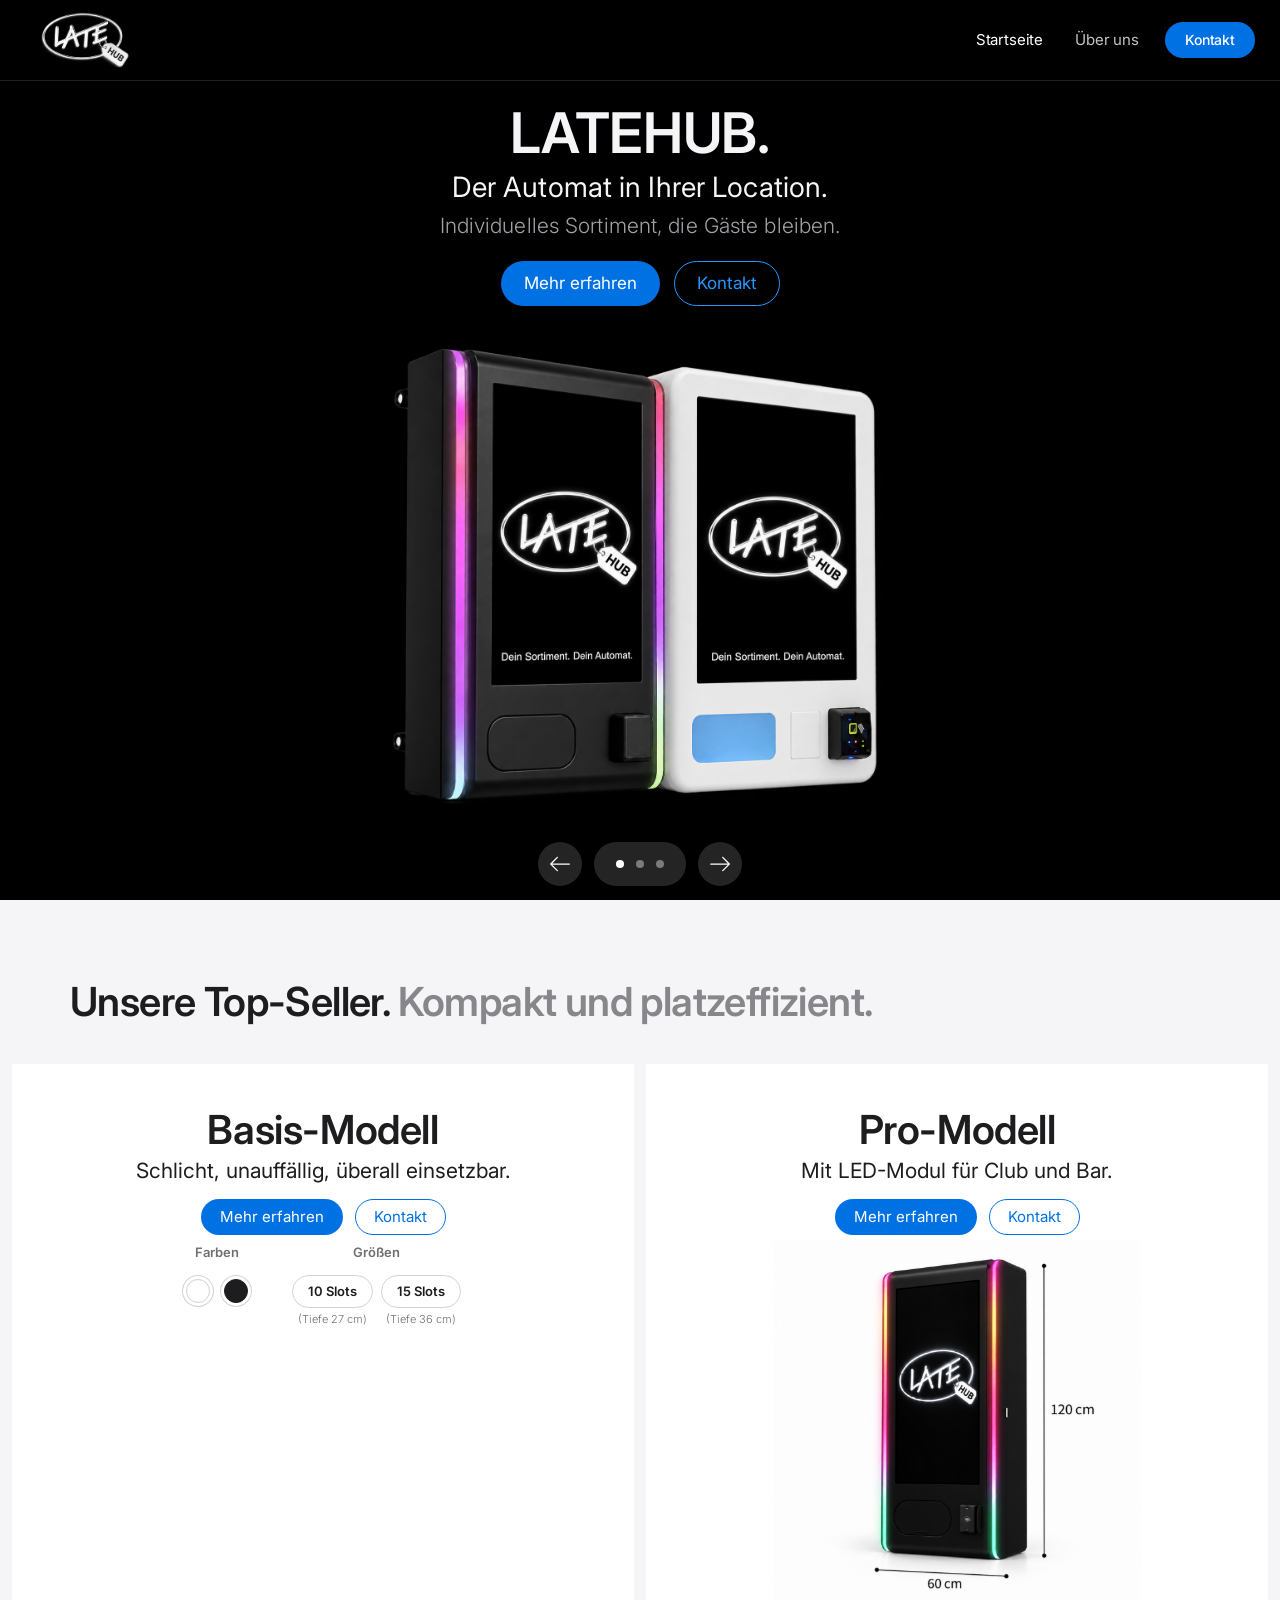
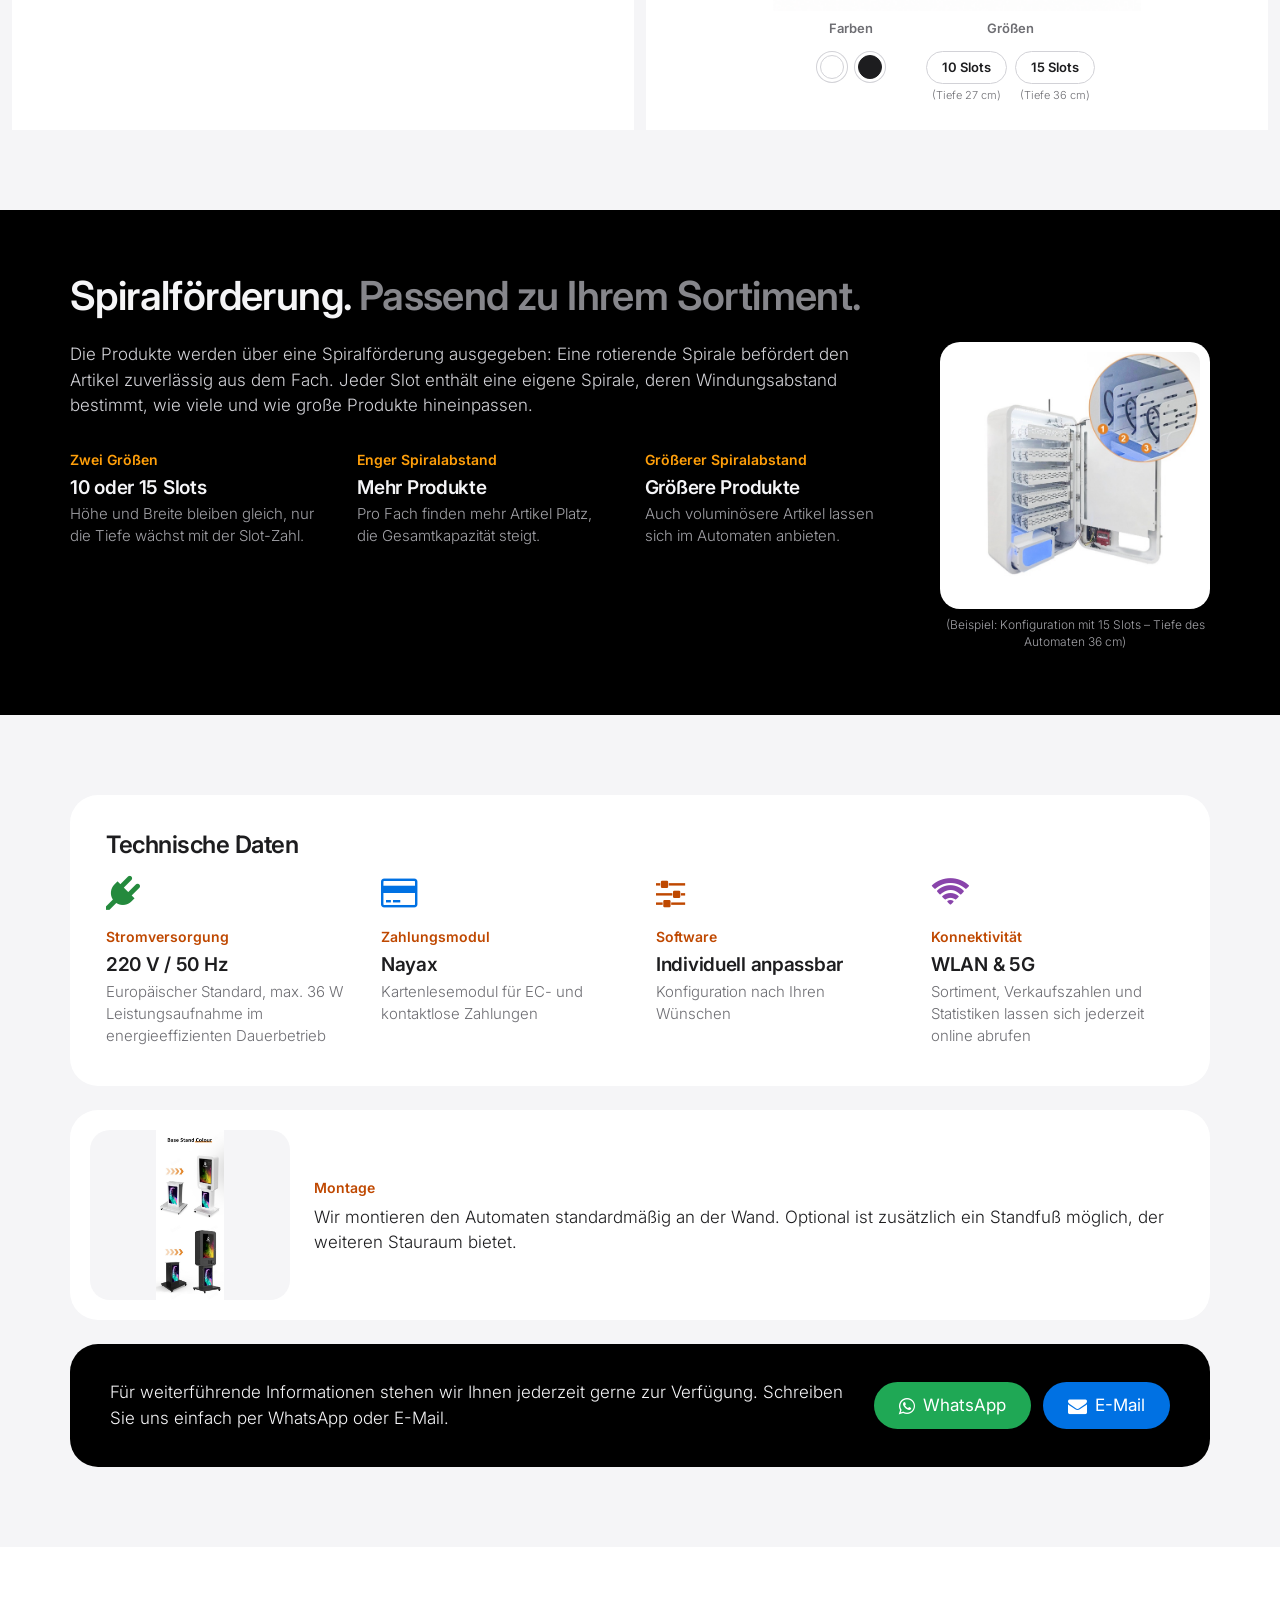
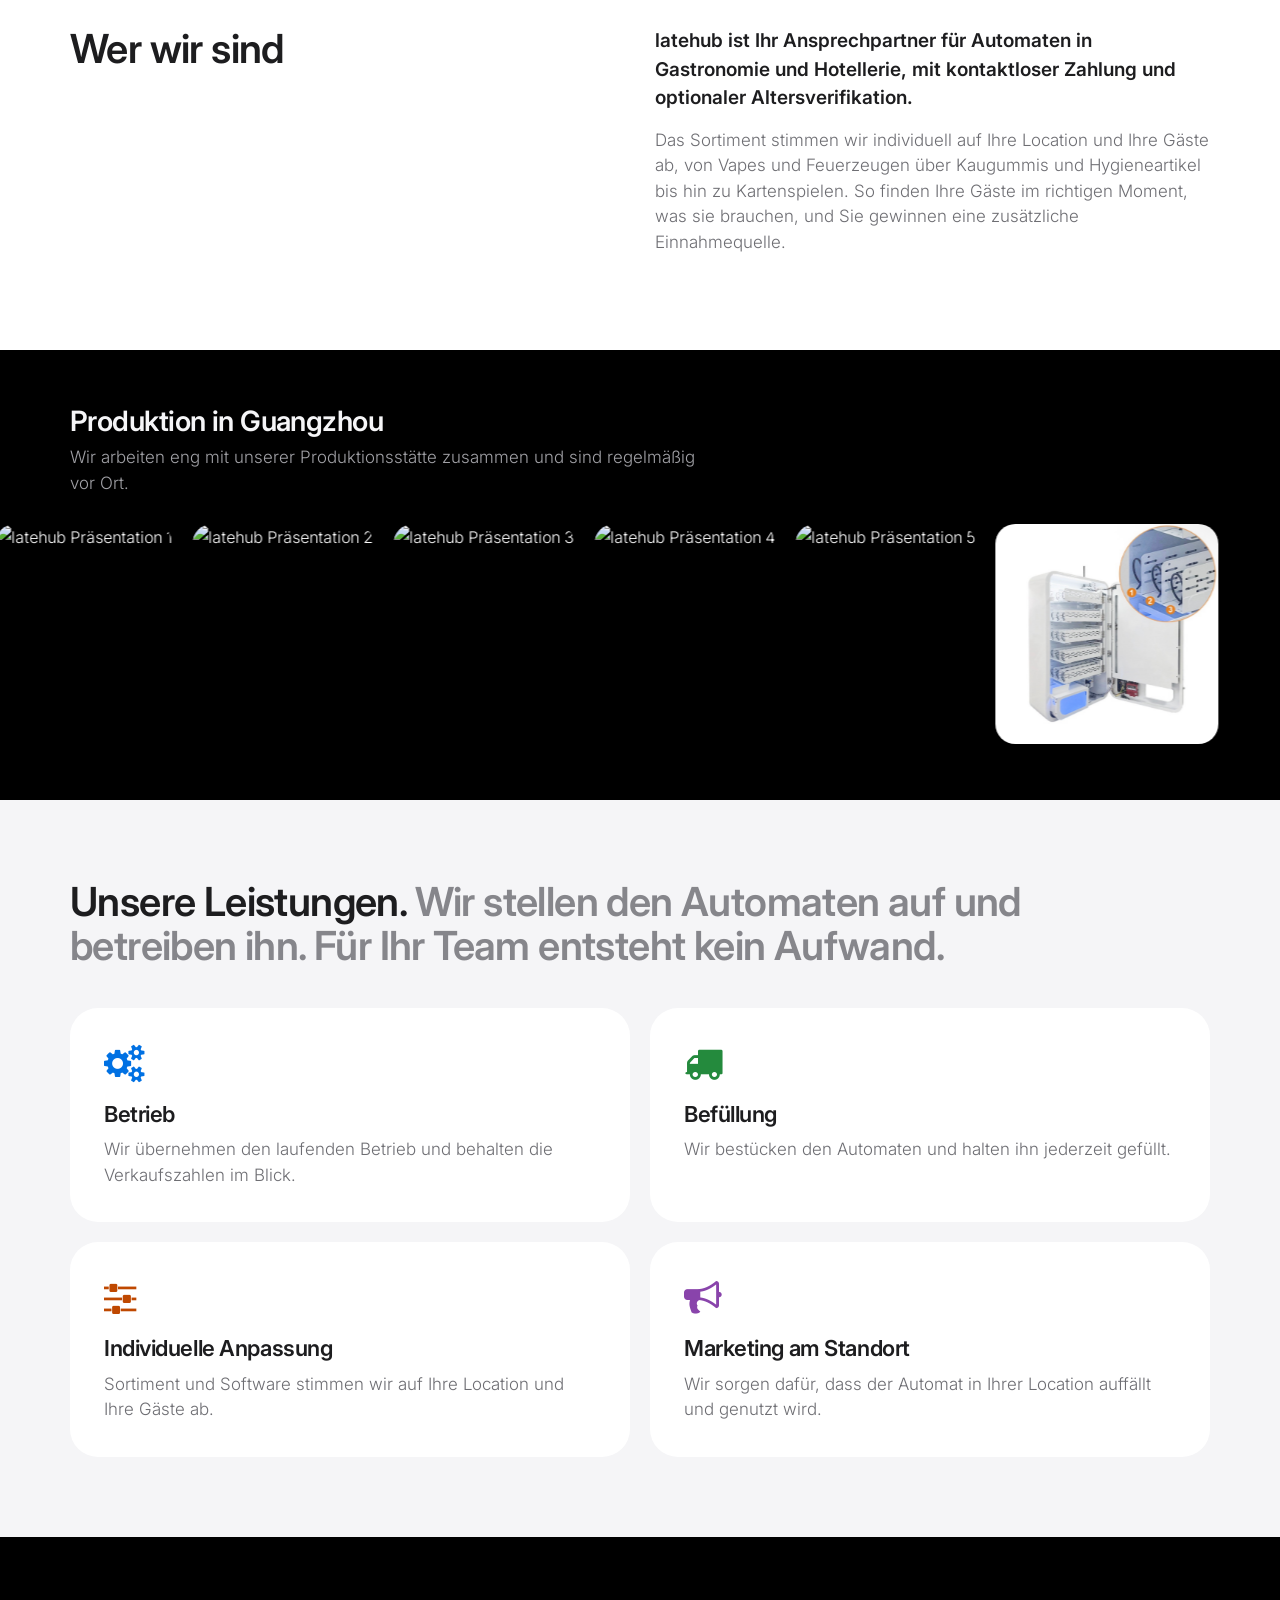
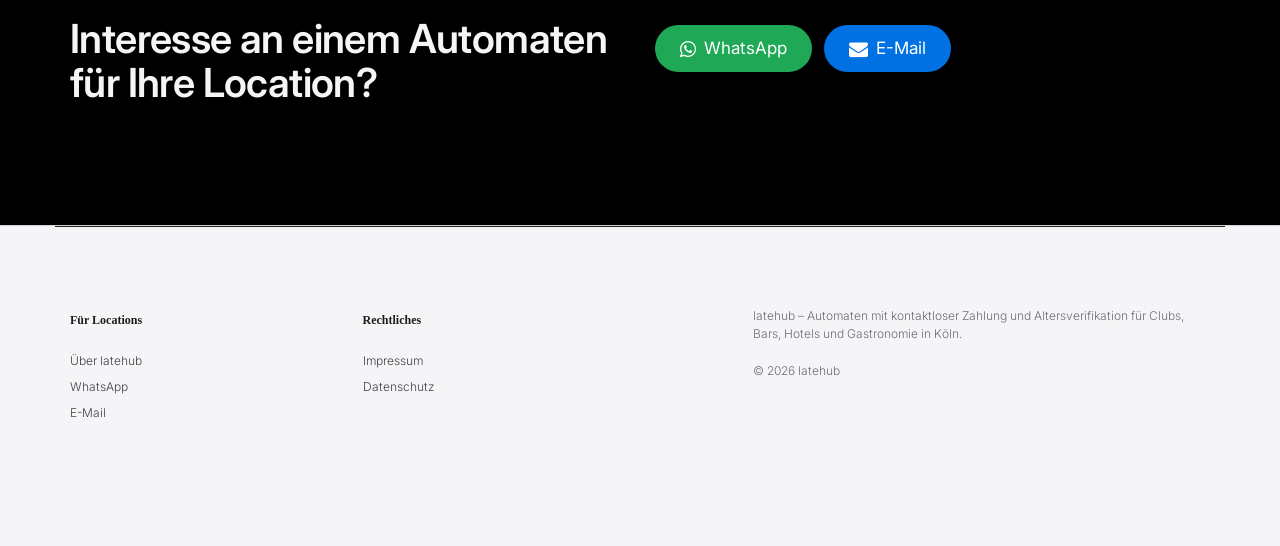
==== commit eef45632: "Refactor spiral section styles and HTML structure Updated styles and structure for the spiral sectio" ====
--- a/index.html
+++ b/index.html
@@ -691,22 +691,40 @@
             }
         }
 
-        /* ===== Abschnitt "Spiralförderung" (schwarz) ===== */
+        /* ===== Abschnitt "Spiralförderung" (schwarz) =====
+           Links: Text und die drei Infos darunter. Rechts: Bild auf Höhe des Textes.
+           Abstände einstellen: padding-top / padding-bottom (oben und unten im schwarzen Abschnitt),
+           gap in .spiral-row (Abstand zwischen Text und Bild), Bildbreite über flex: 0 0 270px. */
         #spiral {
             background: #000000 !important;
             color: #f5f5f7;
+            padding-top: 64px;
+            padding-bottom: 64px;
         }
         #spiral h1 {
             color: #f5f5f7;
-            margin: 0 0 32px;
+            margin: 0 0 24px;
             max-width: 980px;
+        }
+        .spiral-row {
+            display: flex;
+            flex-wrap: nowrap;
+            align-items: flex-start;
+            gap: 40px;
+        }
+        .spiral-copy {
+            flex: 1 1 0;
+            min-width: 0;
         }
         #spiral .info-lead {
             font-size: 17px;
             line-height: 1.5;
             color: #d2d2d7;
-            margin: 0 0 24px;
+            margin: 0 0 28px;
             max-width: 860px;
+        }
+        #spiral .spec {
+            padding-bottom: 0;
         }
         #spiral .spec .info-label {
             color: var(--orange-on-dark);
@@ -718,22 +736,9 @@
         #spiral .spiral-caption {
             color: var(--grey-dark-bg);
         }
-
-        /* Spiralförderung: Text links, Schema rechts daneben.
-           Bildbreite anpassen über flex: 0 0 270px */
-        .spiral-row {
-            display: flex;
-            flex-wrap: nowrap;
-            align-items: flex-start;
-            gap: 32px;
-        }
-        .spiral-row .info-lead {
-            flex: 1 1 0;
-            min-width: 0;
-        }
         .spiral-figure {
             flex: 0 0 270px;
-            margin: 0 0 14px;
+            margin: 0;
             text-align: center;
         }
         /* Schema auf weißer Karte, damit es auf Schwarz gut lesbar bleibt */
@@ -751,17 +756,35 @@
             line-height: 1.4;
             margin: 8px 0 0;
         }
-        /* Handy: Schema rutscht unter den Text und nutzt die volle Breite */
+        /* Handy: erst Text, dann Bild, dann die drei Infos, mit vollem Platz in der Breite */
         @media (max-width: 767px) {
+            #spiral {
+                padding-top: 44px;
+                padding-bottom: 44px;
+            }
             .spiral-row {
                 flex-direction: column;
                 gap: 0;
             }
+            .spiral-copy {
+                display: contents;
+            }
+            #spiral .info-lead {
+                order: 1;
+                margin-bottom: 20px;
+            }
             .spiral-figure {
+                order: 2;
                 flex: 0 0 auto;
                 width: 100%;
                 max-width: 360px;
-                margin: 0 auto 20px;
+                margin: 0 auto 24px;
+            }
+            .spiral-copy .spec-grid {
+                order: 3;
+            }
+            #spiral .spec {
+                padding-bottom: 20px;
             }
         }
 
@@ -1301,27 +1324,29 @@
         <div class="container wow fadeInUp">
             <h1>Spiralförderung. <span class="muted">Passend zu Ihrem Sortiment.</span></h1>
             <div class="spiral-row">
-                <p class="info-lead">Die Produkte werden über eine Spiralförderung ausgegeben: Eine rotierende Spirale befördert den Artikel zuverlässig aus dem Fach. Jeder Slot enthält eine eigene Spirale, deren Windungsabstand bestimmt, wie viele und wie große Produkte hineinpassen.</p>
+                <div class="spiral-copy">
+                    <p class="info-lead">Die Produkte werden über eine Spiralförderung ausgegeben: Eine rotierende Spirale befördert den Artikel zuverlässig aus dem Fach. Jeder Slot enthält eine eigene Spirale, deren Windungsabstand bestimmt, wie viele und wie große Produkte hineinpassen.</p>
+                    <div class="spec-grid spec-grid-3">
+                        <div class="spec">
+                            <span class="info-label">Zwei Größen</span>
+                            <span class="spec-value">10 oder 15 Slots</span>
+                            <span class="spec-note">Höhe und Breite bleiben gleich, nur die Tiefe wächst mit der Slot-Zahl.</span>
+                        </div>
+                        <div class="spec">
+                            <span class="info-label">Enger Spiralabstand</span>
+                            <span class="spec-value">Mehr Produkte</span>
+                            <span class="spec-note">Pro Fach finden mehr Artikel Platz, die Gesamtkapazität steigt.</span>
+                        </div>
+                        <div class="spec">
+                            <span class="info-label">Größerer Spiralabstand</span>
+                            <span class="spec-value">Größere Produkte</span>
+                            <span class="spec-note">Auch voluminösere Artikel lassen sich im Automaten anbieten.</span>
+                        </div>
+                    </div>
+                </div>
                 <div class="spiral-figure">
                     <img src="images/banner-carousel/spiralinfo.png" width="1400" height="1010" alt="Schema: Automat mit 10 Slots (270 mm Tiefe) und mit 15 Slots (355 mm Tiefe), Höhe und Breite bleiben gleich" loading="lazy" decoding="async" onerror="this.parentNode.style.display='none'">
                     <p class="spiral-caption">(Beispiel: Konfiguration mit 15 Slots – Tiefe des Automaten 36 cm)</p>
-                </div>
-            </div>
-            <div class="spec-grid spec-grid-3">
-                <div class="spec">
-                    <span class="info-label">Zwei Größen</span>
-                    <span class="spec-value">10 oder 15 Slots</span>
-                    <span class="spec-note">Höhe und Breite bleiben gleich, nur die Tiefe wächst mit der Slot-Zahl.</span>
-                </div>
-                <div class="spec">
-                    <span class="info-label">Enger Spiralabstand</span>
-                    <span class="spec-value">Mehr Produkte</span>
-                    <span class="spec-note">Pro Fach finden mehr Artikel Platz, die Gesamtkapazität steigt.</span>
-                </div>
-                <div class="spec">
-                    <span class="info-label">Größerer Spiralabstand</span>
-                    <span class="spec-value">Größere Produkte</span>
-                    <span class="spec-note">Auch voluminösere Artikel lassen sich im Automaten anbieten.</span>
                 </div>
             </div>
         </div>
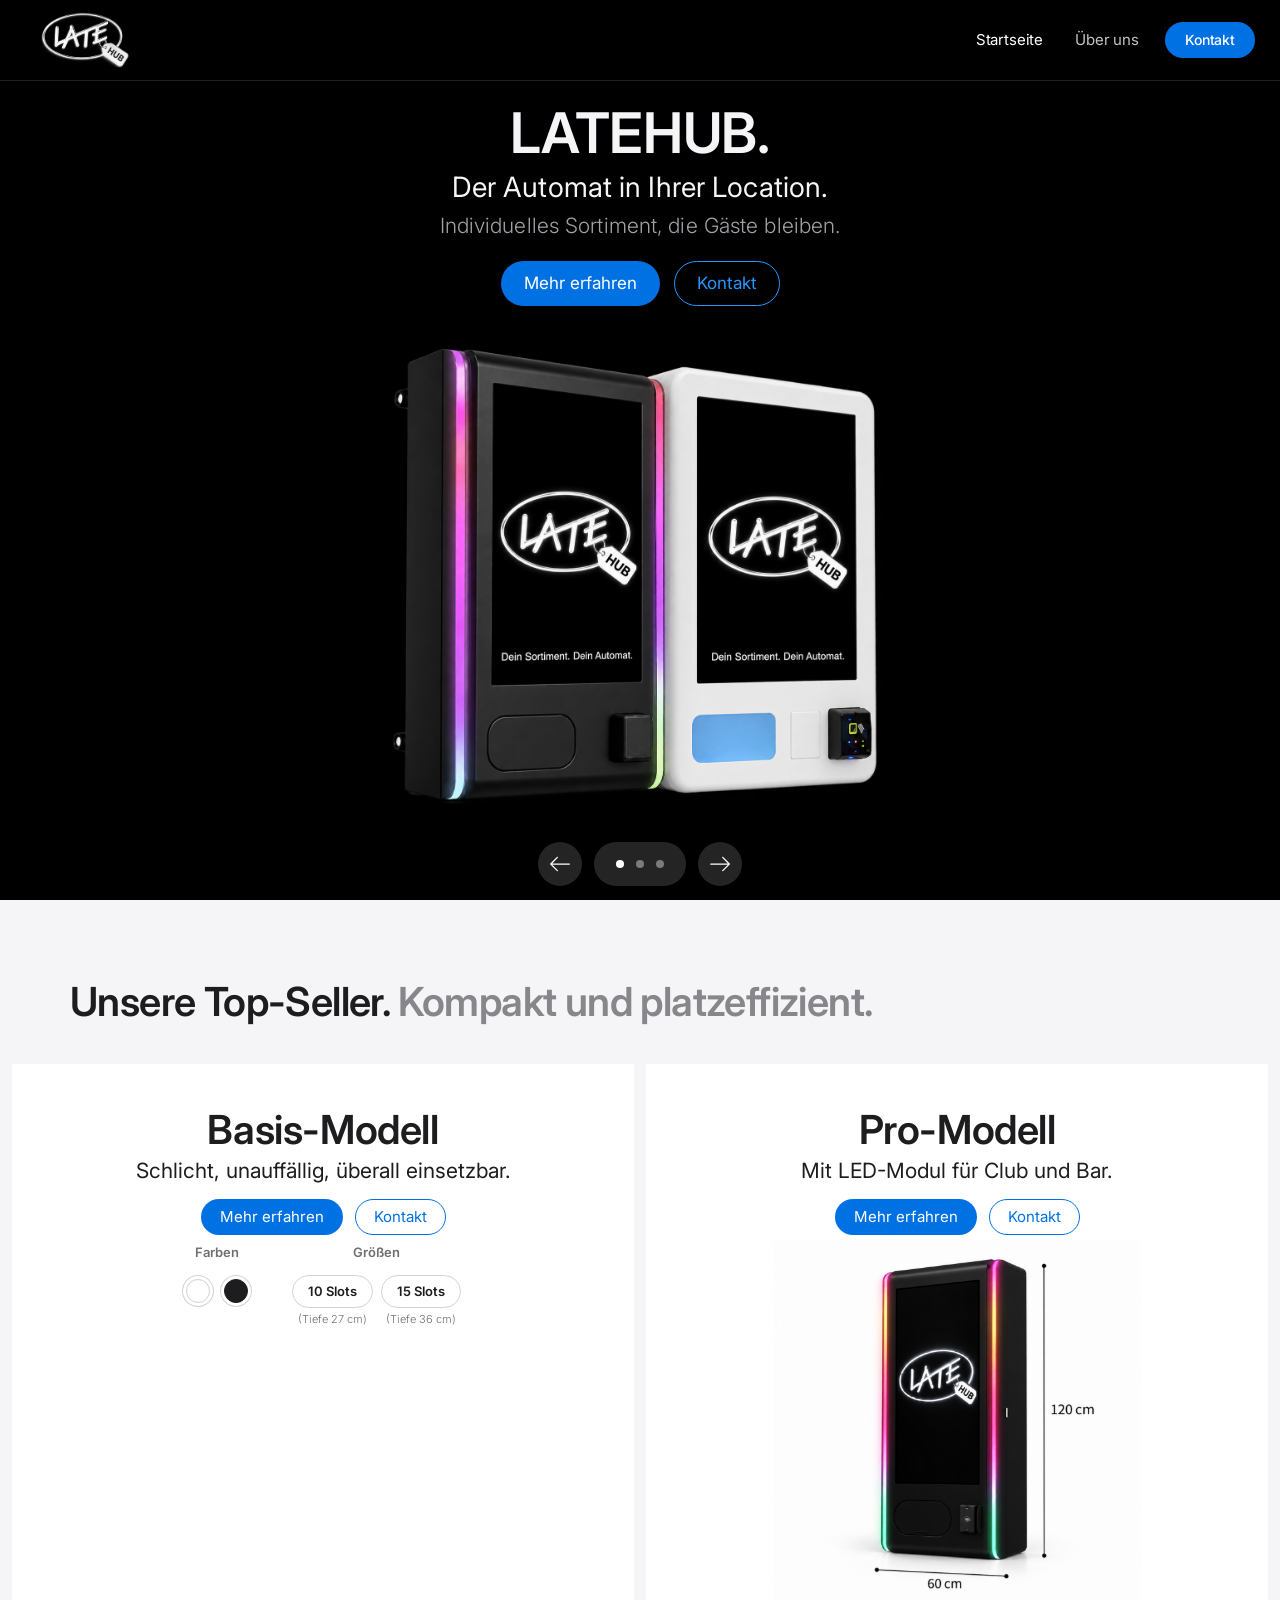
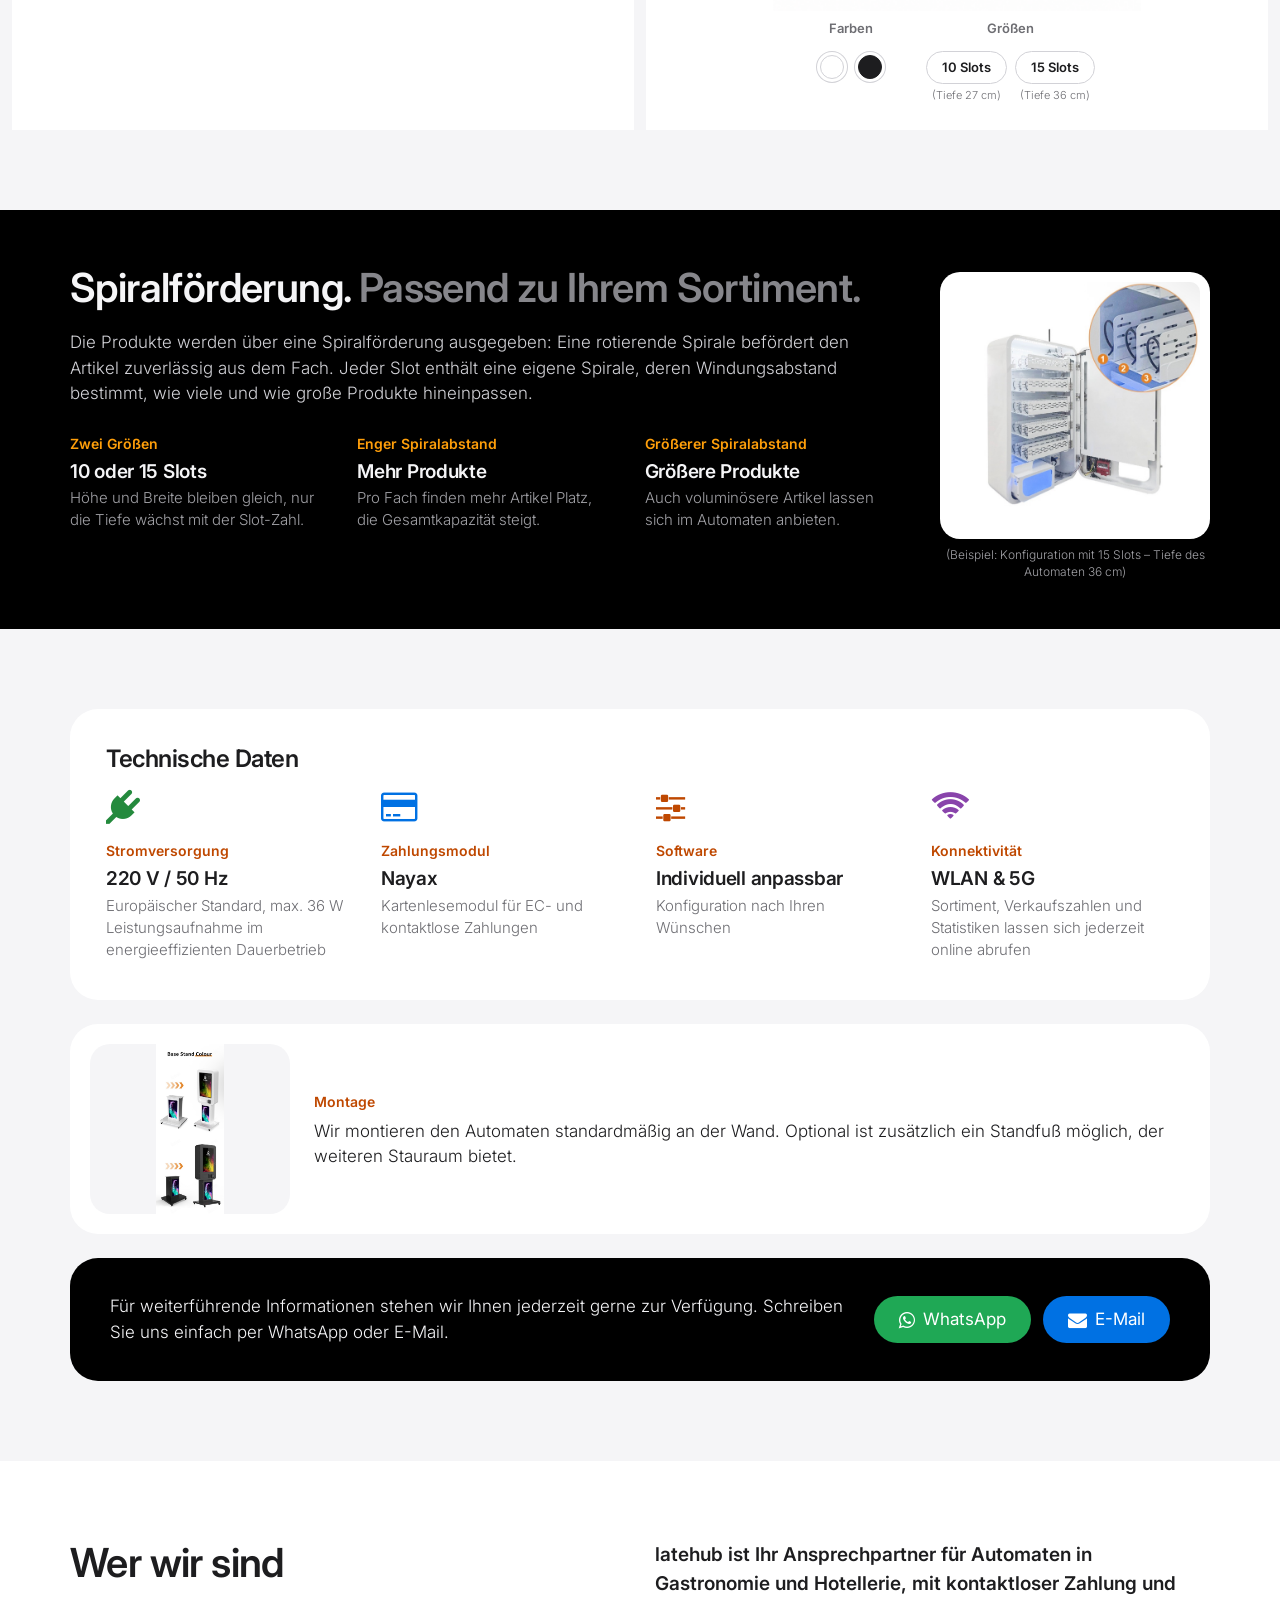
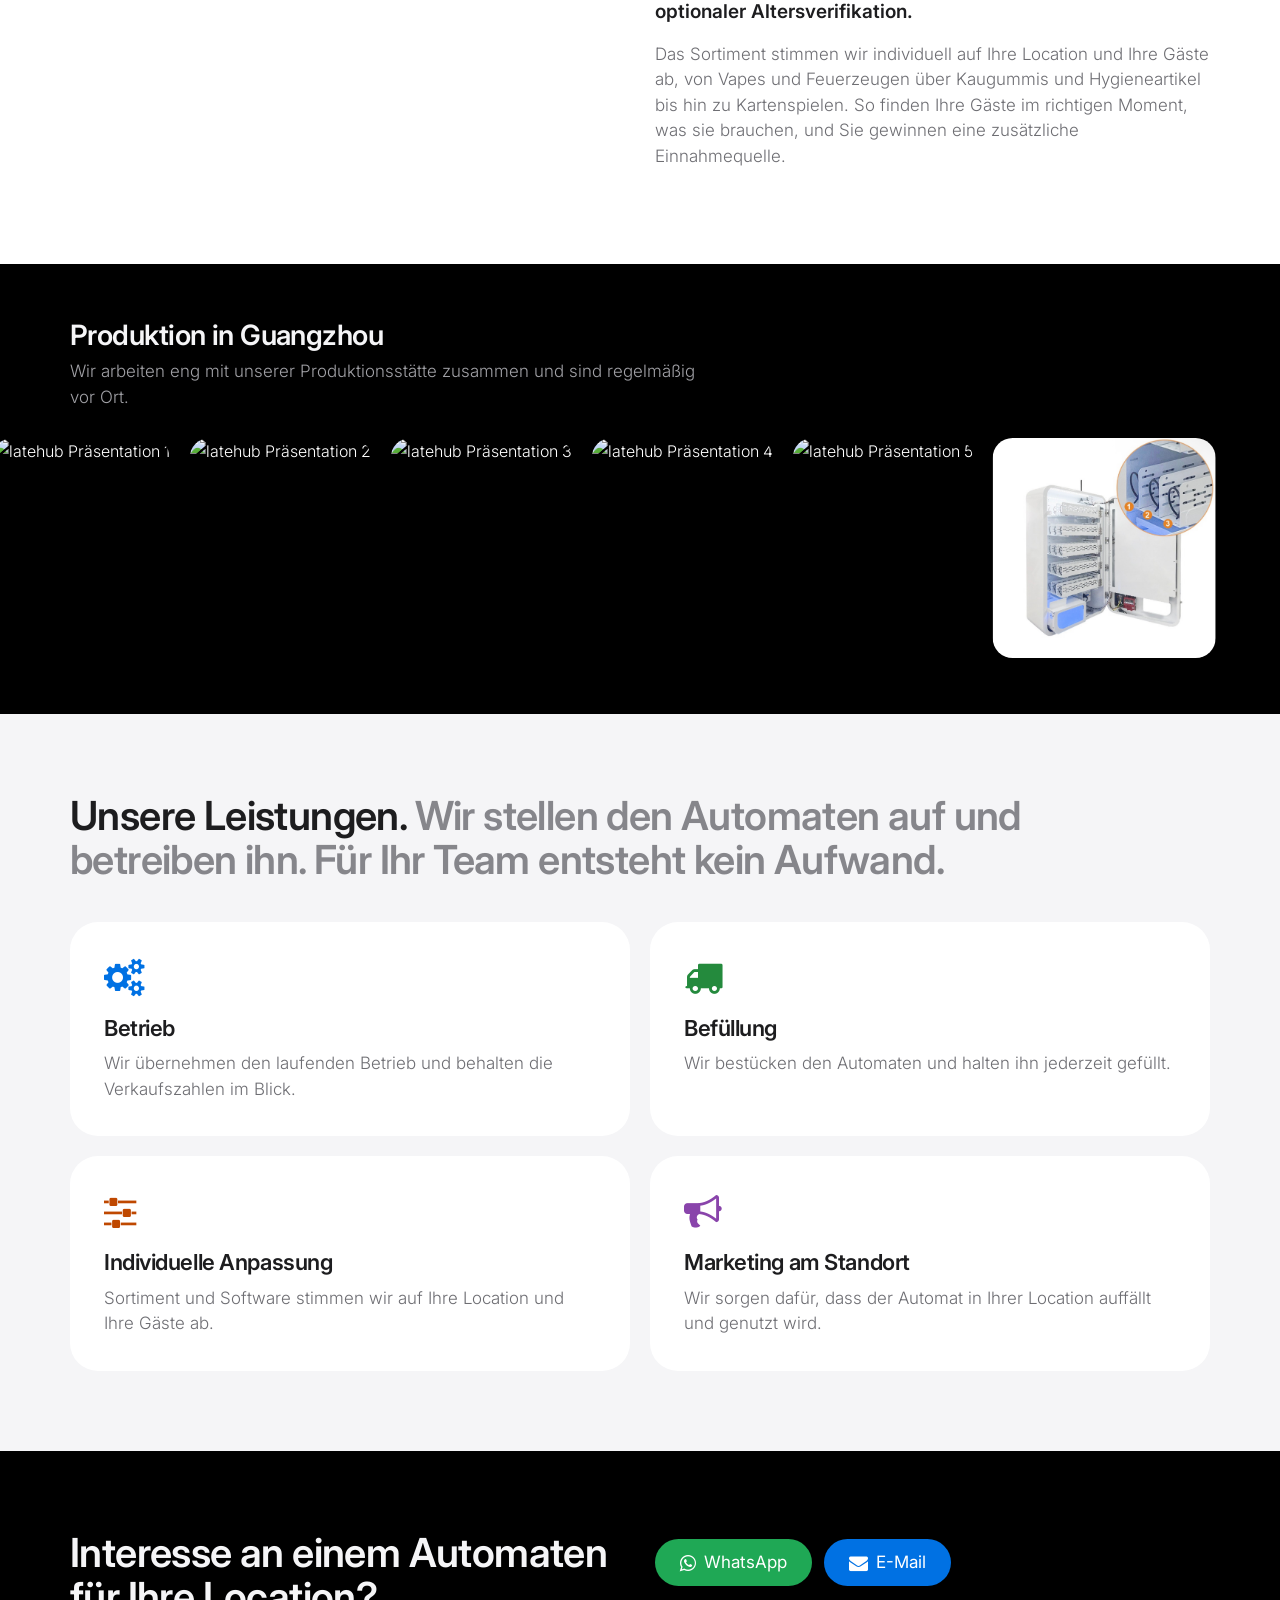
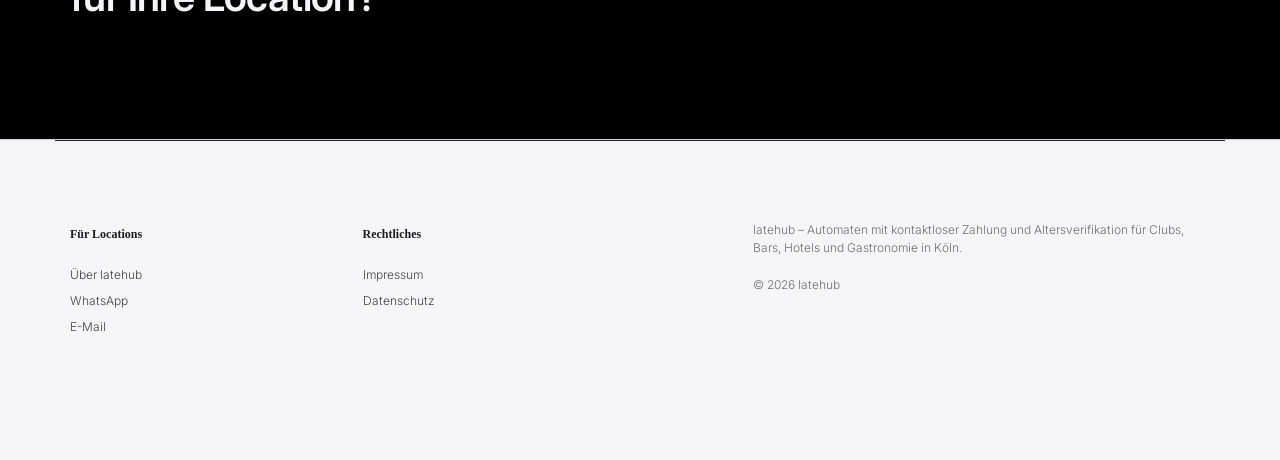
==== commit 1bcfbe34: "Refactor styles for spiral section layout Updated styles and layout for the spiral section, includin" ====
--- a/index.html
+++ b/index.html
@@ -692,19 +692,17 @@
         }
 
         /* ===== Abschnitt "Spiralförderung" (schwarz) =====
-           Links: Text und die drei Infos darunter. Rechts: Bild auf Höhe des Textes.
-           Abstände einstellen: padding-top / padding-bottom (oben und unten im schwarzen Abschnitt),
-           gap in .spiral-row (Abstand zwischen Text und Bild), Bildbreite über flex: 0 0 270px. */
+           Links: Überschrift, Text und die drei Infos. Rechts: Bild, das auf Höhe der Überschrift beginnt.
+           Einstellen:
+           - padding-top / padding-bottom = Abstand oben und unten im schwarzen Abschnitt
+           - gap in .spiral-row = Abstand zwischen Text und Bild
+           - margin-top in .spiral-figure = Feinabstimmung der Bildhöhe zur Überschrift (0 = ganz oben)
+           - flex: 0 0 270px in .spiral-figure = Bildbreite */
         #spiral {
             background: #000000 !important;
             color: #f5f5f7;
-            padding-top: 64px;
-            padding-bottom: 64px;
-        }
-        #spiral h1 {
-            color: #f5f5f7;
-            margin: 0 0 24px;
-            max-width: 980px;
+            padding-top: 56px;
+            padding-bottom: 48px;
         }
         .spiral-row {
             display: flex;
@@ -716,11 +714,16 @@
             flex: 1 1 0;
             min-width: 0;
         }
+        #spiral h1 {
+            color: #f5f5f7;
+            margin: 0 0 20px;
+            max-width: 980px;
+        }
         #spiral .info-lead {
             font-size: 17px;
             line-height: 1.5;
             color: #d2d2d7;
-            margin: 0 0 28px;
+            margin: 0 0 24px;
             max-width: 860px;
         }
         #spiral .spec {
@@ -738,7 +741,7 @@
         }
         .spiral-figure {
             flex: 0 0 270px;
-            margin: 0;
+            margin: 6px 0 0;
             text-align: center;
         }
         /* Schema auf weißer Karte, damit es auf Schwarz gut lesbar bleibt */
@@ -756,11 +759,11 @@
             line-height: 1.4;
             margin: 8px 0 0;
         }
-        /* Handy: erst Text, dann Bild, dann die drei Infos, mit vollem Platz in der Breite */
+        /* Handy: Überschrift, Text, Bild, dann die drei Infos, mit voller Breite */
         @media (max-width: 767px) {
             #spiral {
-                padding-top: 44px;
-                padding-bottom: 44px;
+                padding-top: 40px;
+                padding-bottom: 36px;
             }
             .spiral-row {
                 flex-direction: column;
@@ -768,6 +771,10 @@
             }
             .spiral-copy {
                 display: contents;
+            }
+            #spiral h1 {
+                order: 0;
+                margin-bottom: 16px;
             }
             #spiral .info-lead {
                 order: 1;
@@ -1322,9 +1329,9 @@
     <!-- ================= SPIRALFÖRDERUNG (schwarz) ================= -->
     <section id="spiral" class="spiral-section page">
         <div class="container wow fadeInUp">
-            <h1>Spiralförderung. <span class="muted">Passend zu Ihrem Sortiment.</span></h1>
             <div class="spiral-row">
                 <div class="spiral-copy">
+                    <h1>Spiralförderung. <span class="muted">Passend zu Ihrem Sortiment.</span></h1>
                     <p class="info-lead">Die Produkte werden über eine Spiralförderung ausgegeben: Eine rotierende Spirale befördert den Artikel zuverlässig aus dem Fach. Jeder Slot enthält eine eigene Spirale, deren Windungsabstand bestimmt, wie viele und wie große Produkte hineinpassen.</p>
                     <div class="spec-grid spec-grid-3">
                         <div class="spec">
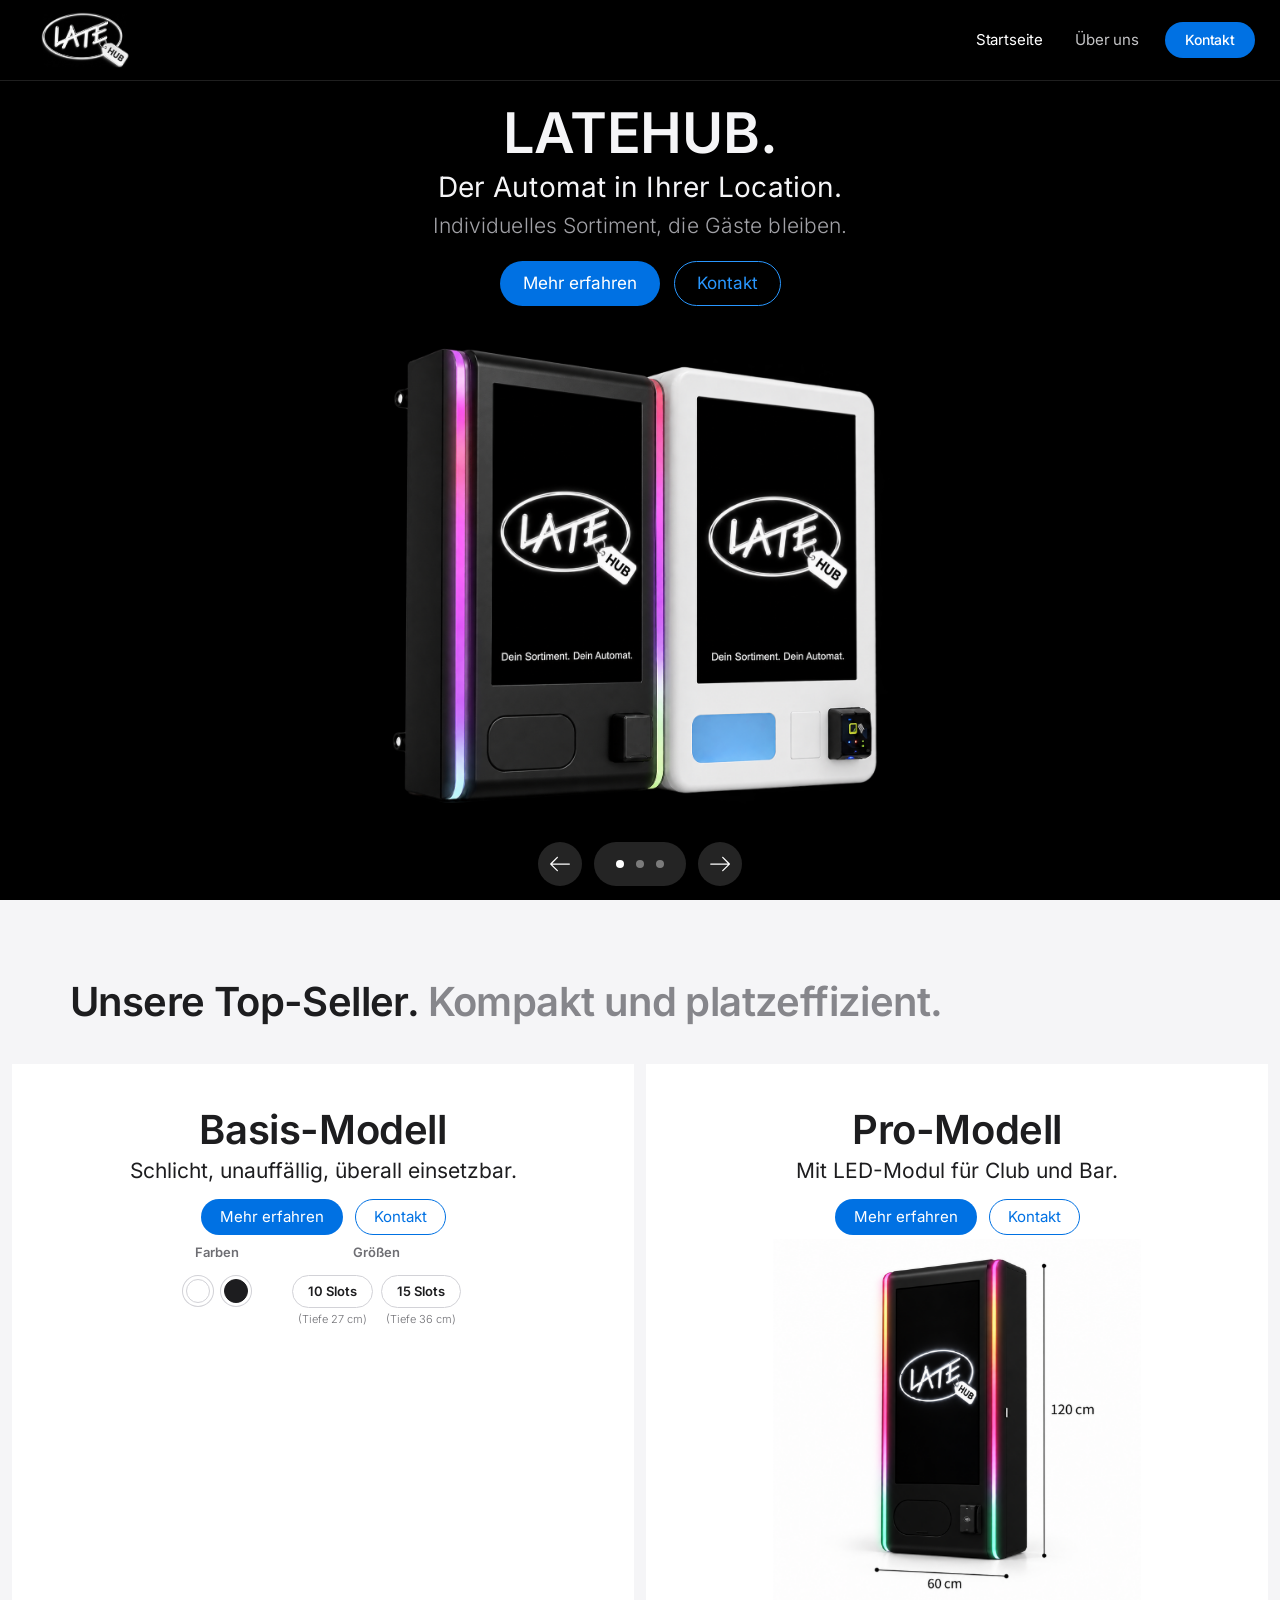
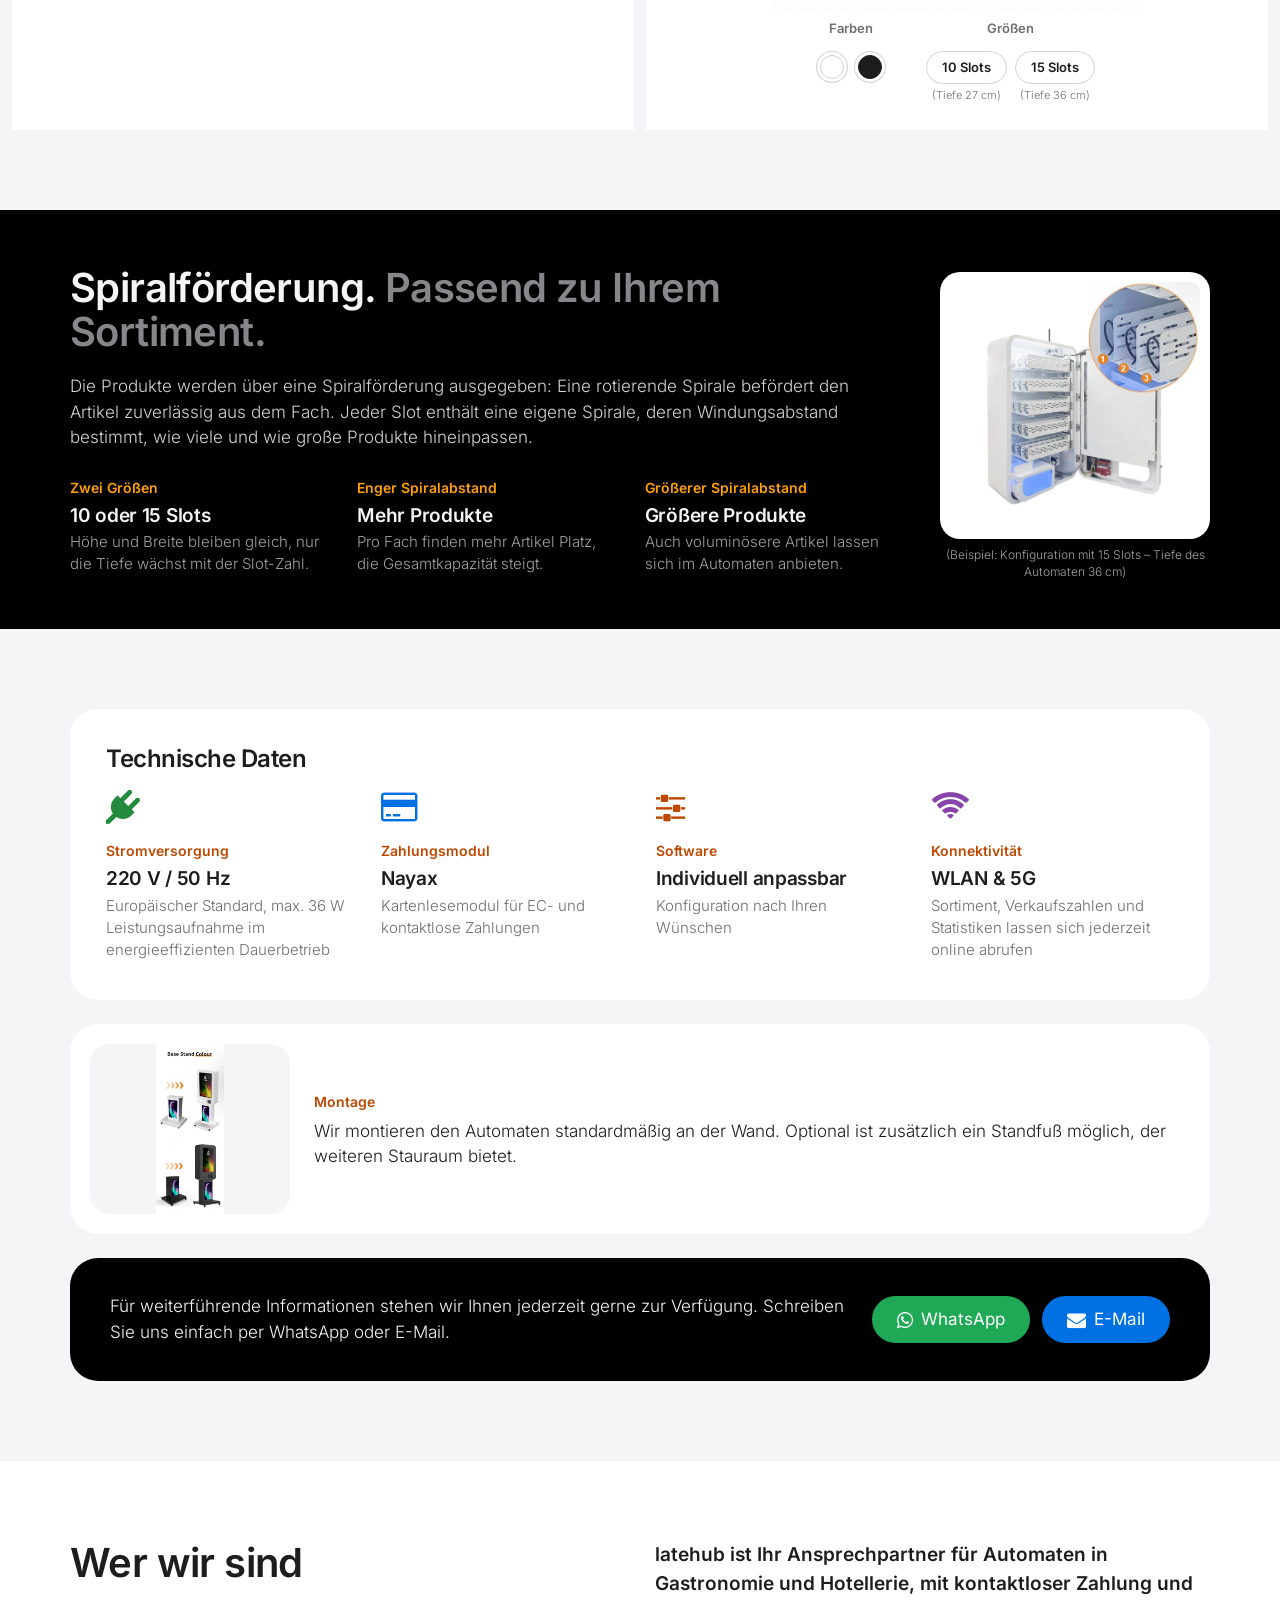
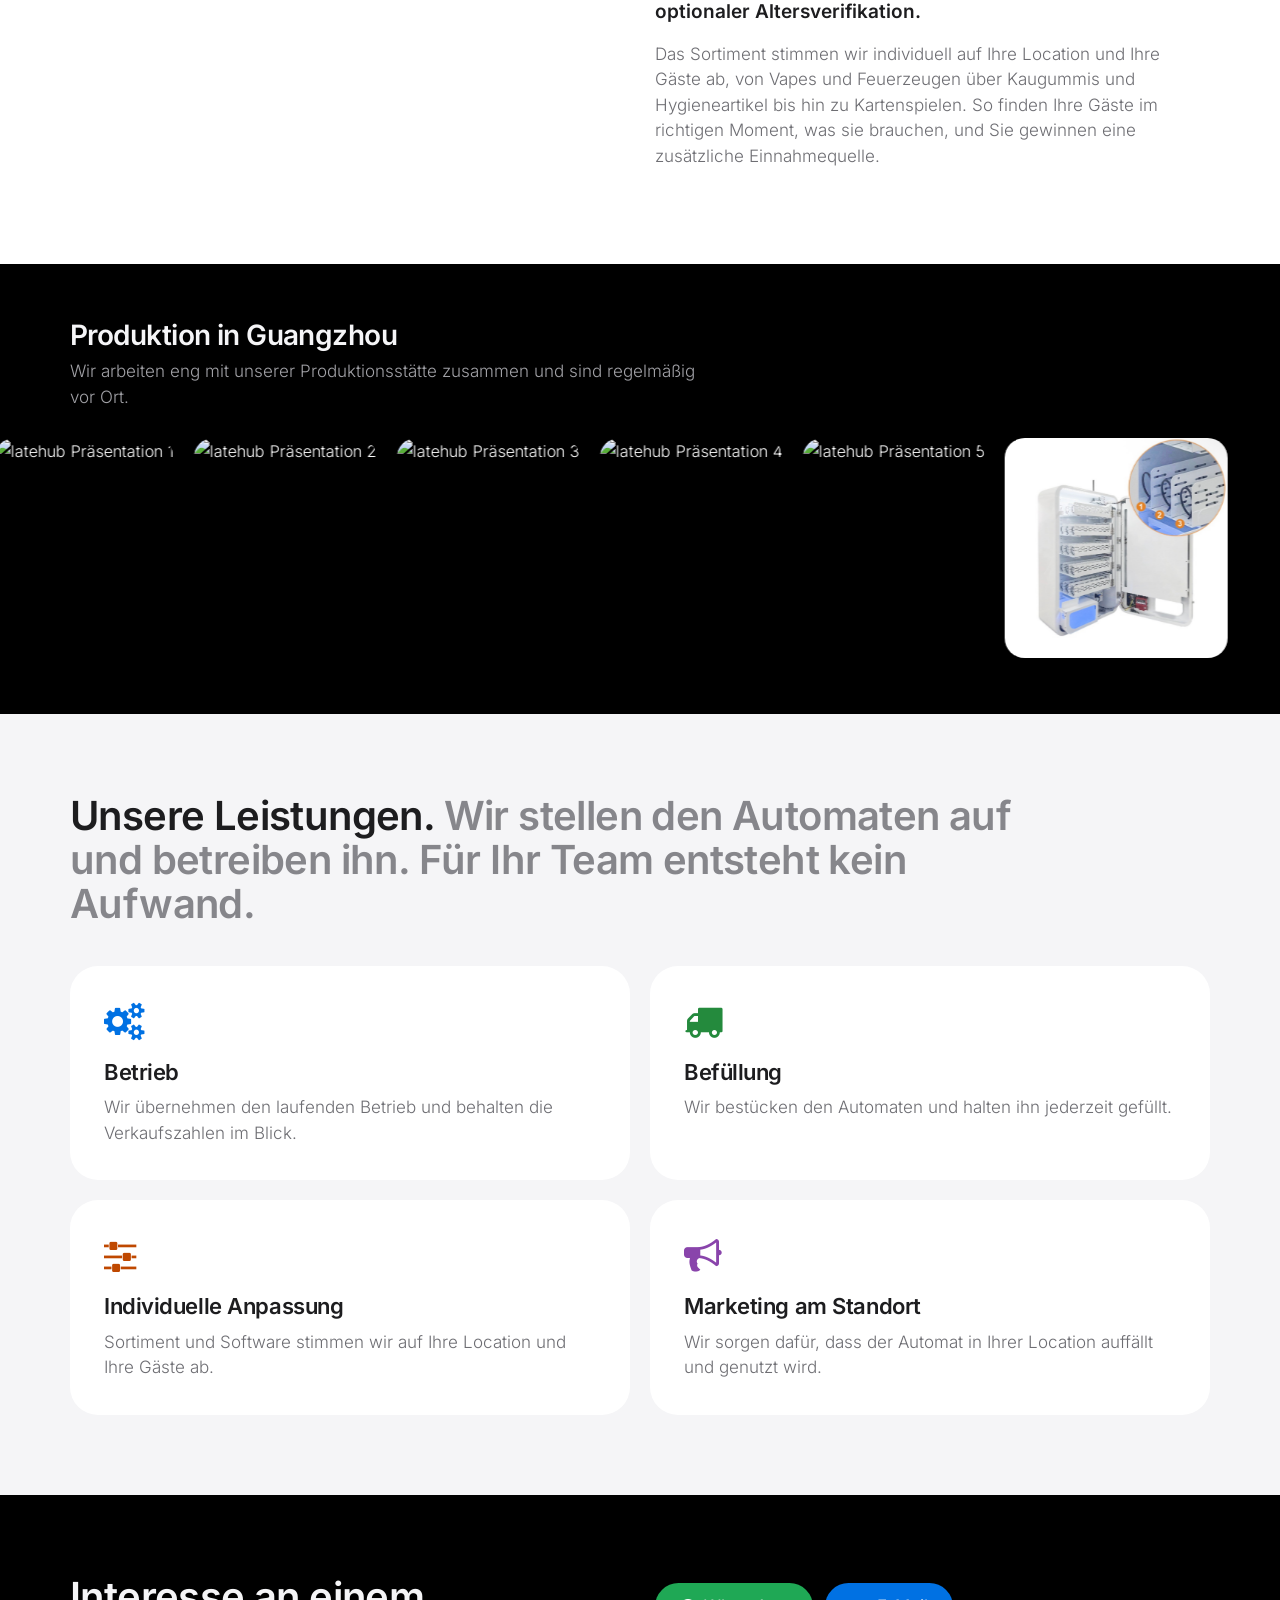
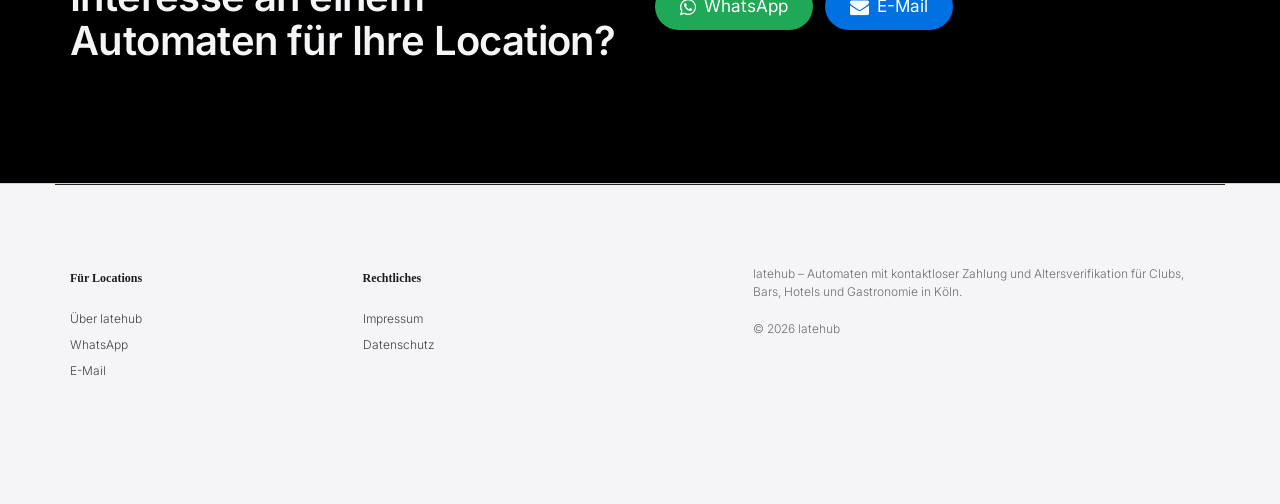
==== commit a053e1fb: "Self-host fonts and icons, remove Google requests No page loads resources from third-party servers a" ====
--- a/index.html
+++ b/index.html
@@ -10,14 +10,11 @@
 
     <title>latehub – Automaten-Betrieb für Clubs, Bars &amp; Hotels</title>
 
-    <!-- Schrift: Inter (auf Apple-Geräten wird automatisch die Systemschrift SF Pro verwendet) -->
-    <link rel="preconnect" href="https://fonts.googleapis.com">
-    <link rel="preconnect" href="https://fonts.gstatic.com" crossorigin>
-    <link href="https://fonts.googleapis.com/css2?family=Inter:wght@300;400;500;600&display=swap" rel="stylesheet">
 
     <!-- Bootstrap, Symbole, Popup, Animationen, eigene Styles -->
     <link href="css/bootstrap.min.css" rel="stylesheet">
-    <link rel="stylesheet" href="https://cdnjs.cloudflare.com/ajax/libs/font-awesome/4.7.0/css/font-awesome.min.css">
+    <link rel="stylesheet" href="css/font-awesome.min.css">
+    <link rel="stylesheet" href="css/inter.css">
     <link rel="stylesheet" type="text/css" href="css/magnific-popup.css">
     <link rel="stylesheet" type="text/css" href="css/animate.css">
     <link rel="stylesheet" type="text/css" href="css/main.css">
--- a/css/inter.css
+++ b/css/inter.css
@@ -0,0 +1,10 @@
+/* Inter (variable Schrift, Latin-Zeichensatz), lokal gehostet.
+   Quelle: npm-Paket @fontsource-variable/inter 5.1.0, Lizenz: SIL Open Font License 1.1 (https://openfontlicense.org) */
+@font-face {
+    font-family: 'Inter';
+    font-style: normal;
+    font-weight: 100 900;
+    font-display: swap;
+    src: url('../fonts/inter-latin-wght-normal.woff2') format('woff2');
+    unicode-range: U+0000-00FF, U+0131, U+0152-0153, U+02BB-02BC, U+02C6, U+02DA, U+02DC, U+0304, U+0308, U+0329, U+2000-206F, U+20AC, U+2122, U+2191, U+2193, U+2212, U+2215, U+FEFF, U+FFFD;
+}
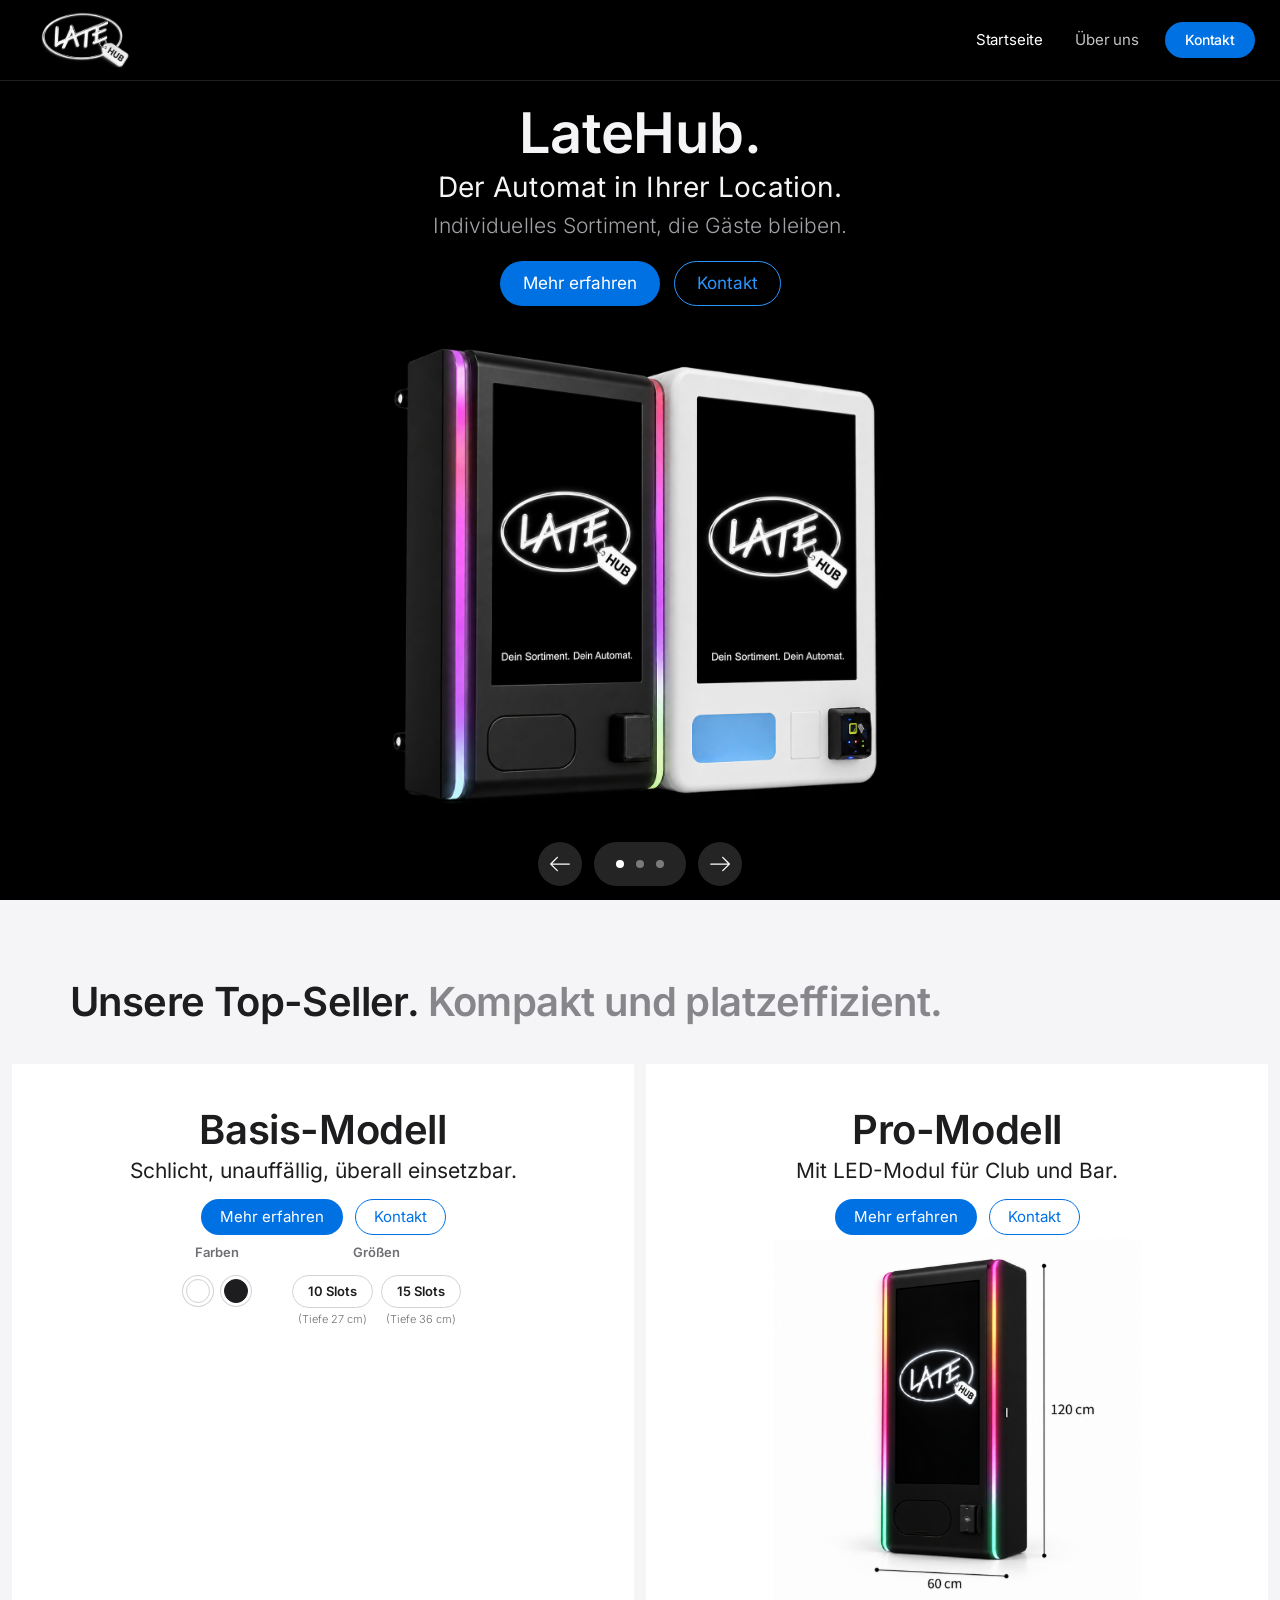
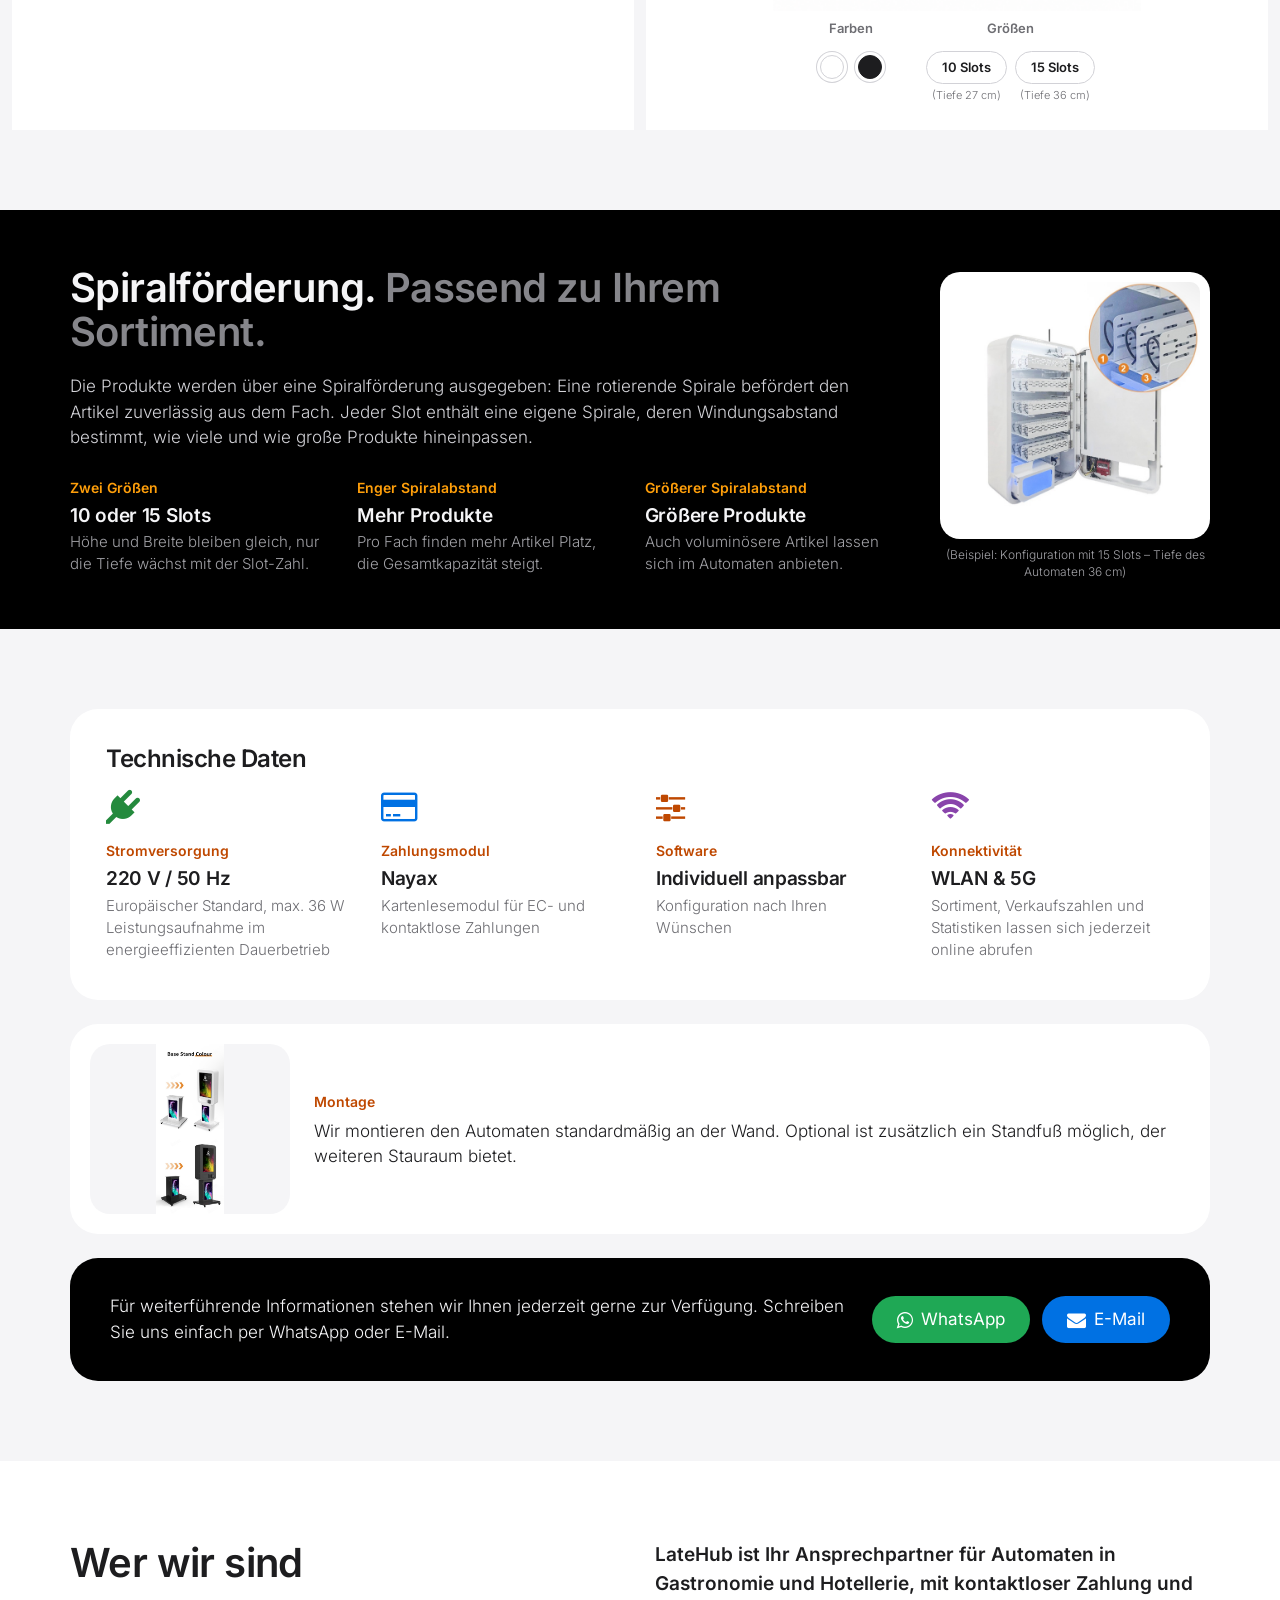
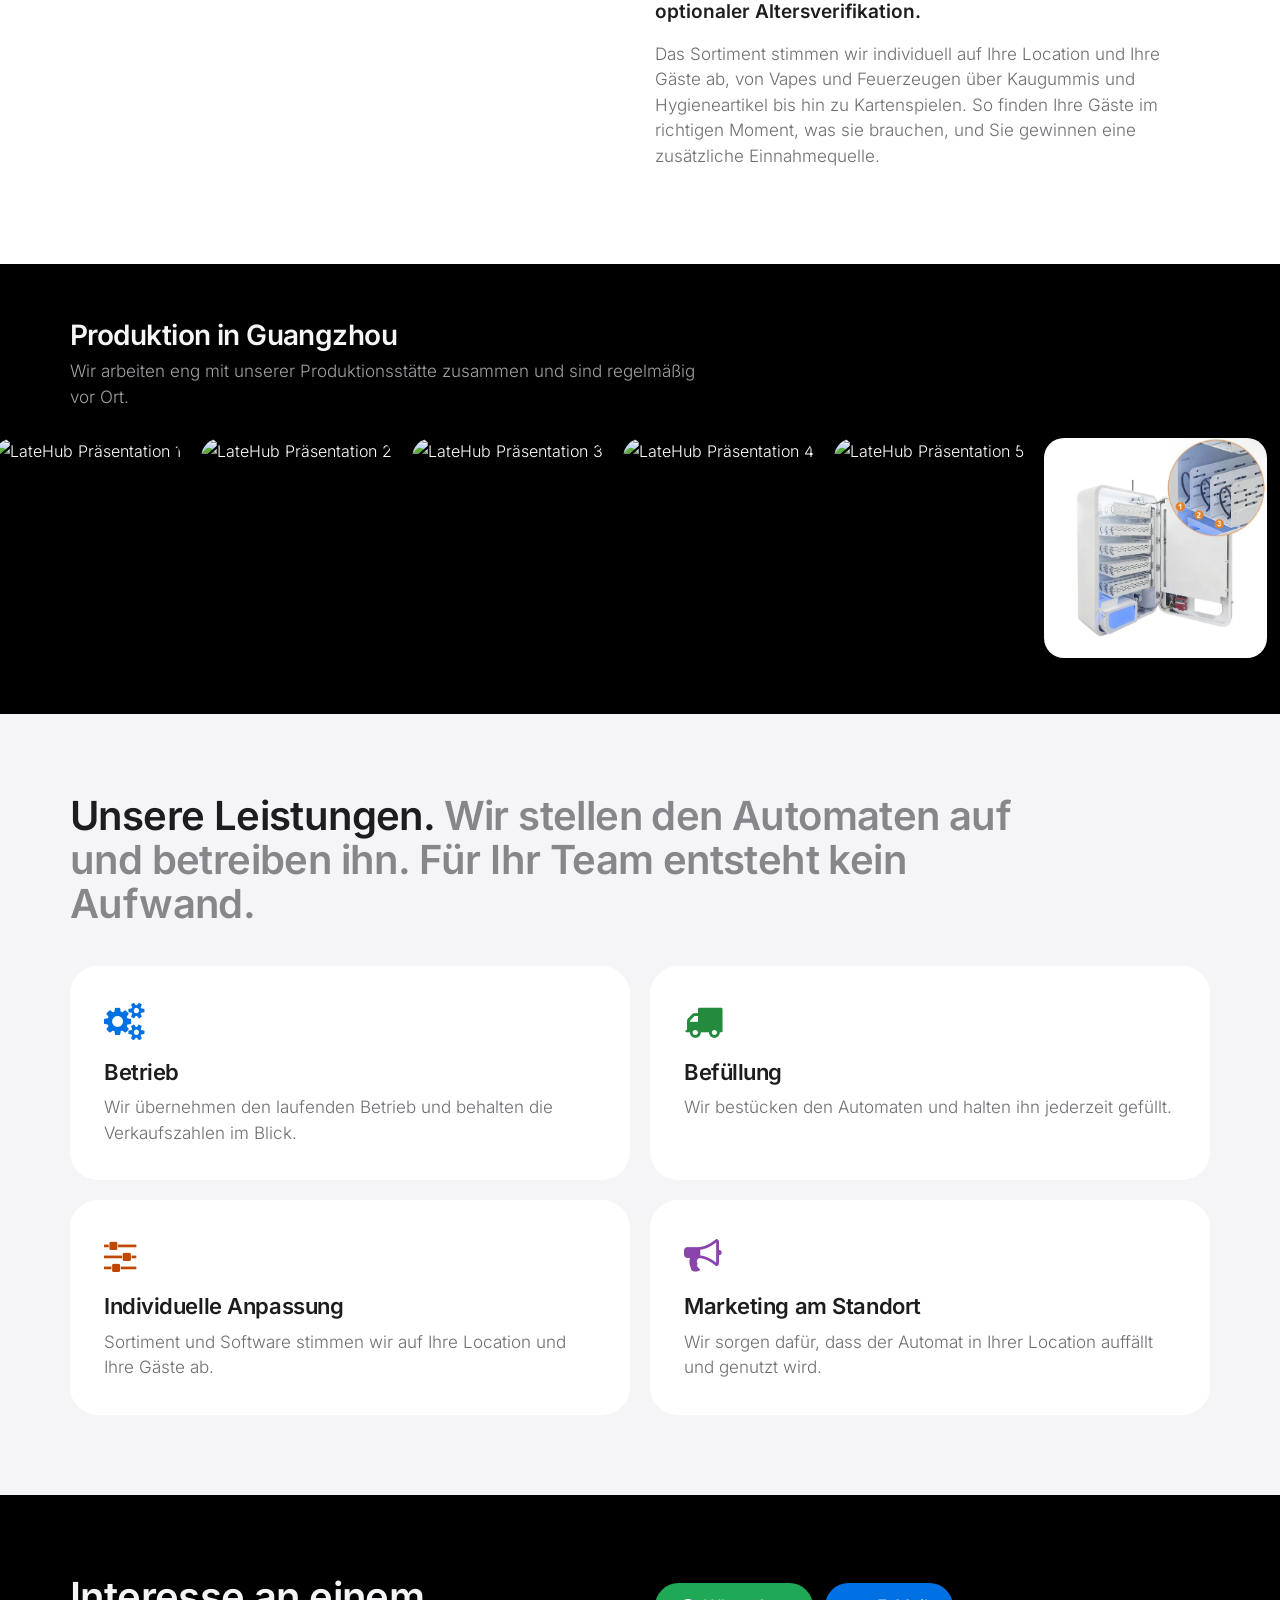
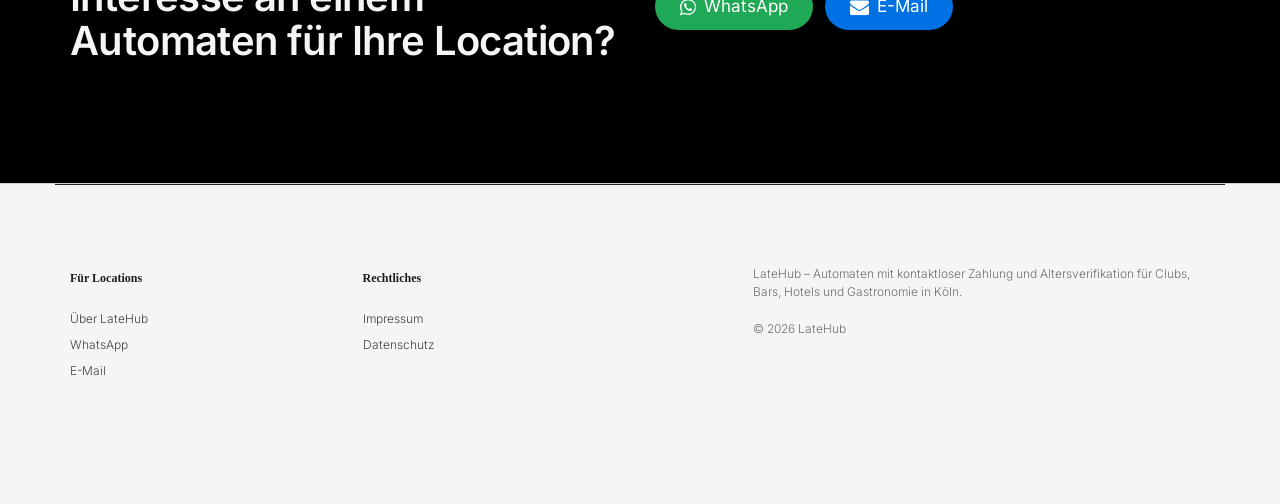
==== commit 739cb51e: "Spell the brand name consistently as LateHub Change the brand spelling in titles, descriptions, text" ====
--- a/index.html
+++ b/index.html
@@ -6,9 +6,9 @@
     <meta charset="utf-8">
     <meta name="viewport" content="width=device-width, initial-scale=1">
     <meta name="theme-color" content="#000000">
-    <meta name="description" content="latehub – Wir betreiben Automaten mit kontaktloser Zahlung und Altersverifikation in Clubs, Bars, Hotels und Gastronomie in Köln.">
-
-    <title>latehub – Automaten-Betrieb für Clubs, Bars &amp; Hotels</title>
+    <meta name="description" content="LateHub – Wir betreiben Automaten mit kontaktloser Zahlung und Altersverifikation in Clubs, Bars, Hotels und Gastronomie in Köln.">
+
+    <title>LateHub – Automaten-Betrieb für Clubs, Bars &amp; Hotels</title>
 
 
     <!-- Bootstrap, Symbole, Popup, Animationen, eigene Styles -->
@@ -1156,7 +1156,7 @@
                             <span class="icon-bar"></span>
                             <span class="icon-bar"></span>
                         </button>
-                        <a class="navbar-brand" href="index.html"><img src="images/banner-carousel/logoicon.png" alt="latehub" decoding="async"></a>
+                        <a class="navbar-brand" href="index.html"><img src="images/banner-carousel/logoicon.png" alt="LateHub" decoding="async"></a>
                     </div>
 
                     <div class="collapse navbar-collapse" id="top-navigation-bar">
@@ -1182,7 +1182,7 @@
             <!-- Folie 1 -->
             <div class="hero-slide is-active">
                 <div class="hero-text">
-                    <h1>LATEHUB.</h1>
+                    <h1>LateHub.</h1>
                     <p class="hero-sub">Der Automat in Ihrer Location.<span class="hero-sub-small">Individuelles Sortiment, die Gäste bleiben.</span></p>
                     <div class="hero-buttons">
                         <a href="#facts" class="apple-btn apple-btn-primary">Mehr erfahren</a>
@@ -1190,7 +1190,7 @@
                     </div>
                 </div>
                 <div class="hero-media">
-                    <img src="images/banner-carousel/carouselpic1.png" class="hero-img" alt="latehub Automat" fetchpriority="high" decoding="async">
+                    <img src="images/banner-carousel/carouselpic1.png" class="hero-img" alt="LateHub Automat" fetchpriority="high" decoding="async">
                 </div>
             </div>
 
@@ -1394,7 +1394,7 @@
             <!-- Montage -->
             <div class="mount">
                 <div class="mount-photo">
-                    <img src="images/banner-carousel/infofacts5.png" alt="Standfuß für latehub Automaten" loading="lazy" decoding="async" onerror="this.parentNode.style.display='none'">
+                    <img src="images/banner-carousel/infofacts5.png" alt="Standfuß für LateHub Automaten" loading="lazy" decoding="async" onerror="this.parentNode.style.display='none'">
                 </div>
                 <div class="mount-text">
                     <span class="info-label">Montage</span>
@@ -1406,7 +1406,7 @@
             <div class="contact-note">
                 <p>Für weiterführende Informationen stehen wir Ihnen jederzeit gerne zur Verfügung. Schreiben Sie uns einfach per WhatsApp oder E-Mail.</p>
                 <div class="contact-btns">
-                    <a href="https://wa.me/4915906125600?text=Hallo%20latehub%2C%20ich%20interessiere%20mich%20f%C3%BCr%20einen%20Automaten." target="_blank" rel="noopener" class="apple-btn apple-btn-whatsapp"><i class="fa fa-whatsapp" aria-hidden="true"></i>WhatsApp</a>
+                    <a href="https://wa.me/4915906125600?text=Hallo%20LateHub%2C%20ich%20interessiere%20mich%20f%C3%BCr%20einen%20Automaten." target="_blank" rel="noopener" class="apple-btn apple-btn-whatsapp"><i class="fa fa-whatsapp" aria-hidden="true"></i>WhatsApp</a>
                     <a href="mailto:kontakt@latehub.de" class="apple-btn apple-btn-email"><i class="fa fa-envelope" aria-hidden="true"></i>E-Mail</a>
                 </div>
             </div>
@@ -1422,7 +1422,7 @@
                     <h1>Wer wir sind</h1>
                 </div>
                 <div class="col-sm-7 col-md-6">
-                    <p>latehub ist Ihr Ansprechpartner für Automaten in Gastronomie und Hotellerie, mit kontaktloser Zahlung und optionaler Altersverifikation.</p>
+                    <p>LateHub ist Ihr Ansprechpartner für Automaten in Gastronomie und Hotellerie, mit kontaktloser Zahlung und optionaler Altersverifikation.</p>
                     <p>Das Sortiment stimmen wir individuell auf Ihre Location und Ihre Gäste ab, von Vapes und Feuerzeugen über Kaugummis und Hygieneartikel bis hin zu Kartenspielen. So finden Ihre Gäste im richtigen Moment, was sie brauchen, und Sie gewinnen eine zusätzliche Einnahmequelle.</p>
                 </div>
             </div>
@@ -1441,12 +1441,12 @@
 
         <div class="image-strip-viewport" id="strip-viewport">
             <div class="image-strip-track" id="strip-track">
-                <img src="images/banner-carousel/presentation1.png" alt="latehub Präsentation 1" draggable="false" loading="lazy" decoding="async">
-                <img src="images/banner-carousel/presentation2.png" alt="latehub Präsentation 2" draggable="false" loading="lazy" decoding="async">
-                <img src="images/banner-carousel/presentation3.png" alt="latehub Präsentation 3" draggable="false" loading="lazy" decoding="async">
-                <img src="images/banner-carousel/presentation4.png" alt="latehub Präsentation 4" draggable="false" loading="lazy" decoding="async">
-                <img src="images/banner-carousel/presentation5.png" alt="latehub Präsentation 5" draggable="false" loading="lazy" decoding="async">
-                <img src="images/banner-carousel/presentation6.png" alt="latehub Präsentation 6" draggable="false" loading="lazy" decoding="async">
+                <img src="images/banner-carousel/presentation1.png" alt="LateHub Präsentation 1" draggable="false" loading="lazy" decoding="async">
+                <img src="images/banner-carousel/presentation2.png" alt="LateHub Präsentation 2" draggable="false" loading="lazy" decoding="async">
+                <img src="images/banner-carousel/presentation3.png" alt="LateHub Präsentation 3" draggable="false" loading="lazy" decoding="async">
+                <img src="images/banner-carousel/presentation4.png" alt="LateHub Präsentation 4" draggable="false" loading="lazy" decoding="async">
+                <img src="images/banner-carousel/presentation5.png" alt="LateHub Präsentation 5" draggable="false" loading="lazy" decoding="async">
+                <img src="images/banner-carousel/presentation6.png" alt="LateHub Präsentation 6" draggable="false" loading="lazy" decoding="async">
             </div>
         </div>
     </section>
@@ -1495,7 +1495,7 @@
                 </div>
                 <div class="col-sm-6">
                     <div class="contact-btns">
-                        <a href="https://wa.me/4915906125600?text=Hallo%20latehub%2C%20ich%20interessiere%20mich%20f%C3%BCr%20einen%20Automaten." target="_blank" rel="noopener" class="apple-btn apple-btn-whatsapp"><i class="fa fa-whatsapp" aria-hidden="true"></i>WhatsApp</a>
+                        <a href="https://wa.me/4915906125600?text=Hallo%20LateHub%2C%20ich%20interessiere%20mich%20f%C3%BCr%20einen%20Automaten." target="_blank" rel="noopener" class="apple-btn apple-btn-whatsapp"><i class="fa fa-whatsapp" aria-hidden="true"></i>WhatsApp</a>
                         <a href="mailto:kontakt@latehub.de" class="apple-btn apple-btn-email"><i class="fa fa-envelope" aria-hidden="true"></i>E-Mail</a>
                     </div>
                 </div>
@@ -1516,8 +1516,8 @@
                             <div class="footer-link footer-link-1">
                                 <h4>Für Locations</h4>
                                 <ul>
-                                    <li><a href="about.html">Über latehub</a></li>
-                                    <li><a href="https://wa.me/4915906125600?text=Hallo%20latehub%2C%20ich%20interessiere%20mich%20f%C3%BCr%20einen%20Automaten." target="_blank" rel="noopener">WhatsApp</a></li>
+                                    <li><a href="about.html">Über LateHub</a></li>
+                                    <li><a href="https://wa.me/4915906125600?text=Hallo%20LateHub%2C%20ich%20interessiere%20mich%20f%C3%BCr%20einen%20Automaten." target="_blank" rel="noopener">WhatsApp</a></li>
                                     <li><a href="mailto:kontakt@latehub.de">E-Mail</a></li>
                                 </ul>
                             </div>
@@ -1534,8 +1534,8 @@
                     </div>
                 </div>
                 <div class="col-md-5 col-md-offset-1 footer-text">
-                    <p>latehub – Automaten mit kontaktloser Zahlung und Altersverifikation für Clubs, Bars, Hotels und Gastronomie in Köln.</p>
-                    <span>&copy; 2026 latehub</span>
+                    <p>LateHub – Automaten mit kontaktloser Zahlung und Altersverifikation für Clubs, Bars, Hotels und Gastronomie in Köln.</p>
+                    <span>&copy; 2026 LateHub</span>
                 </div>
             </div>
         </div>
